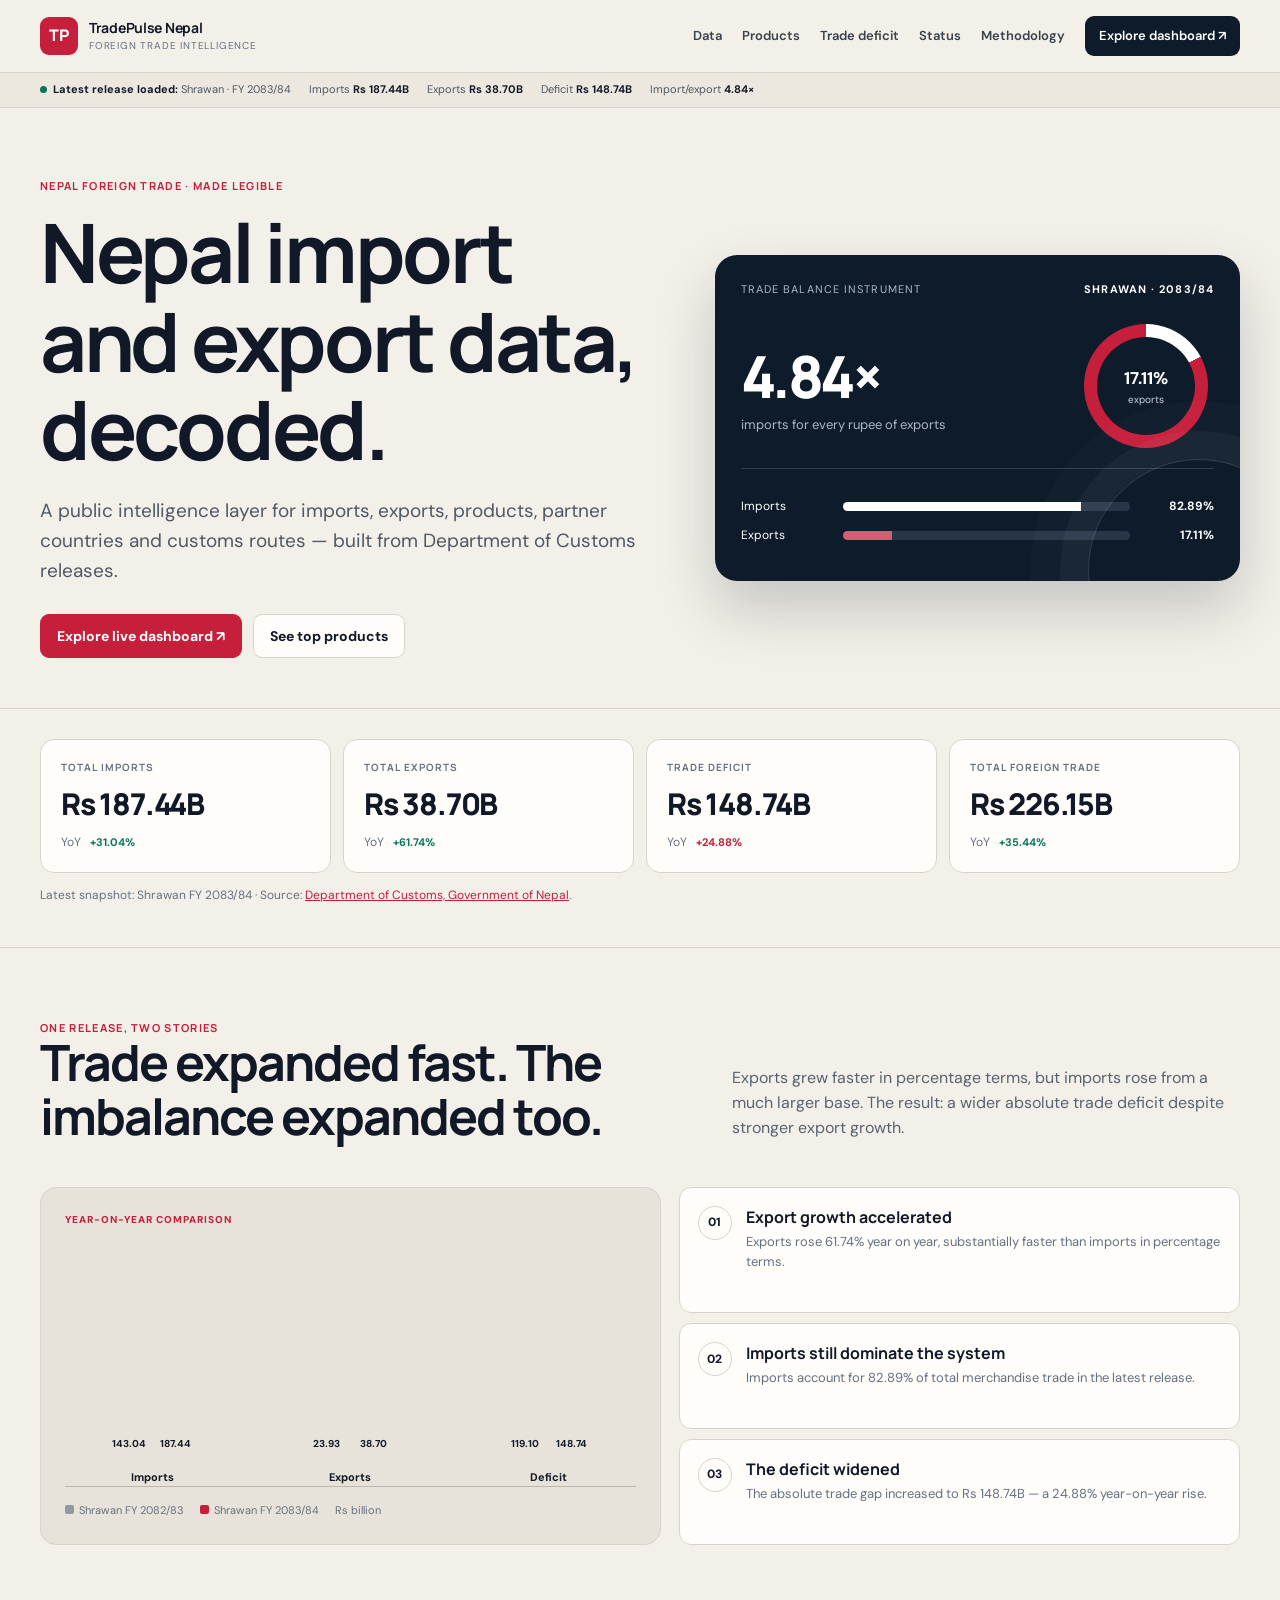
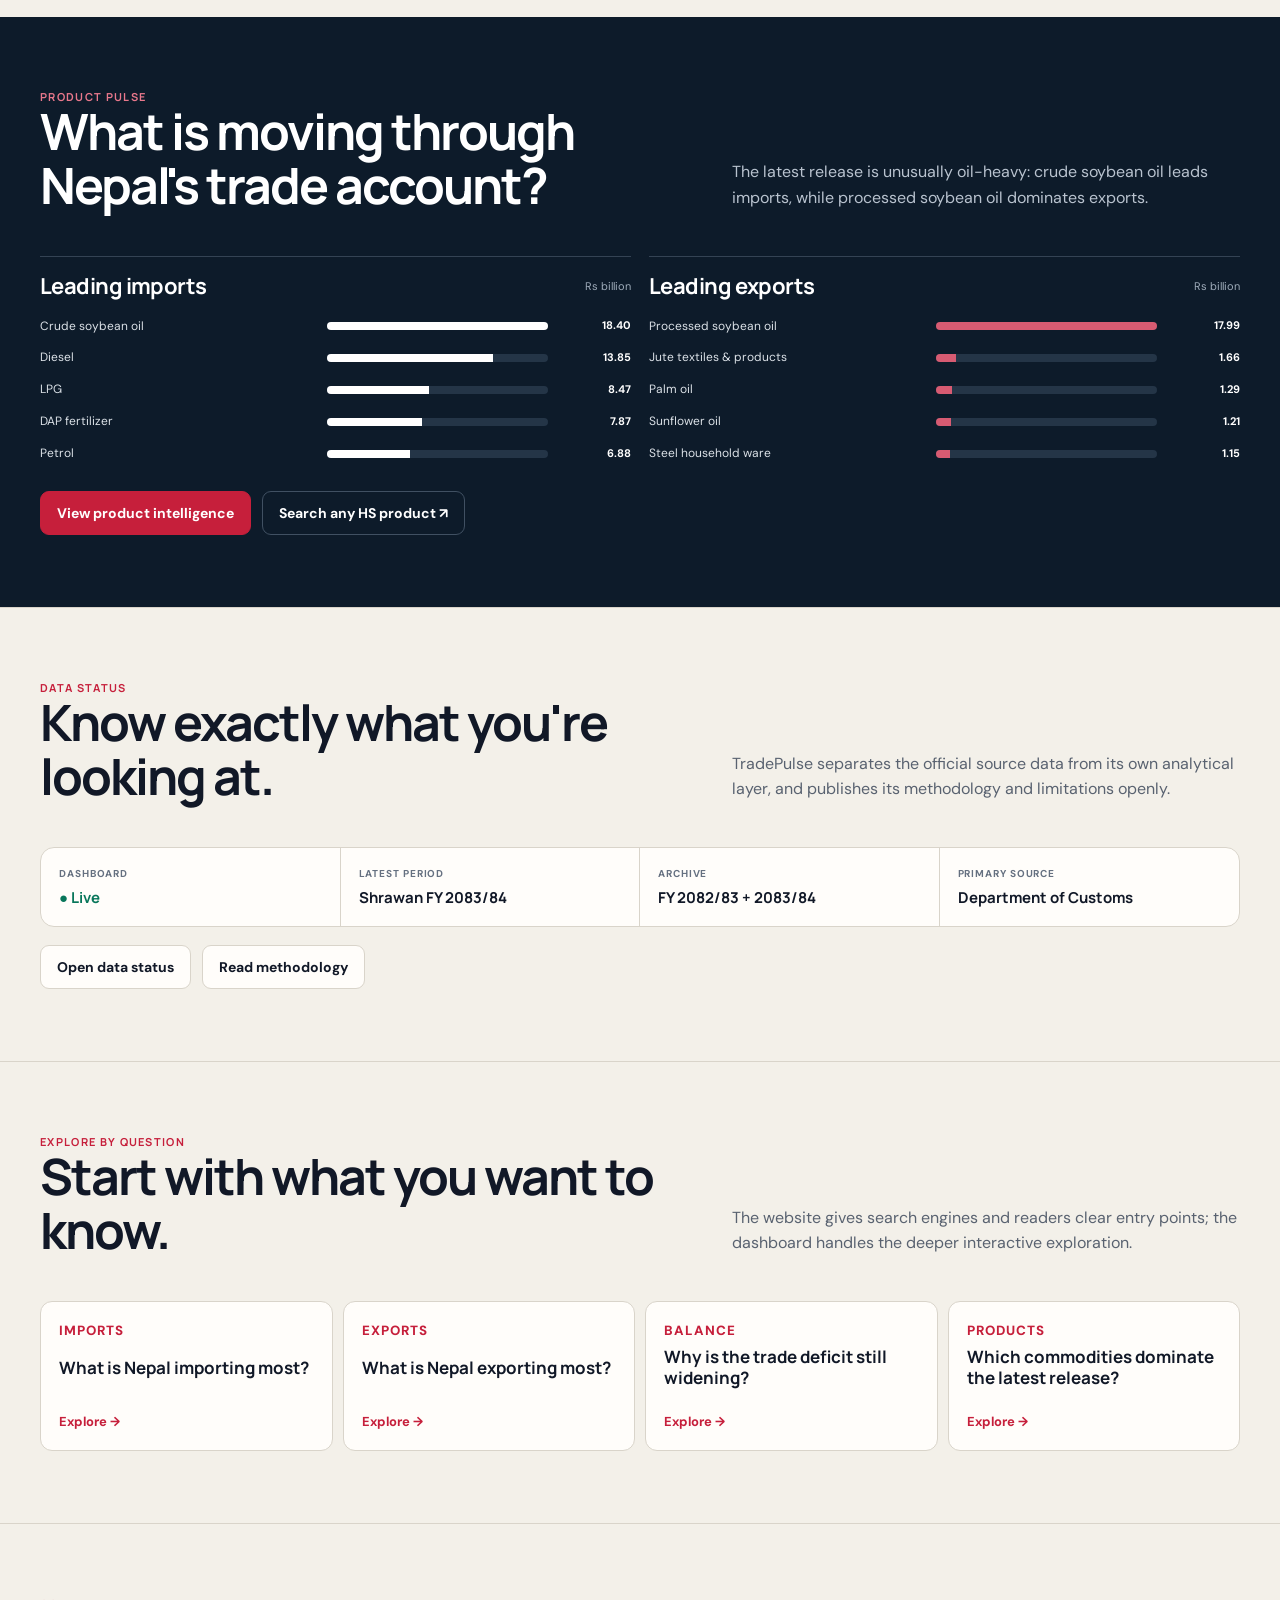
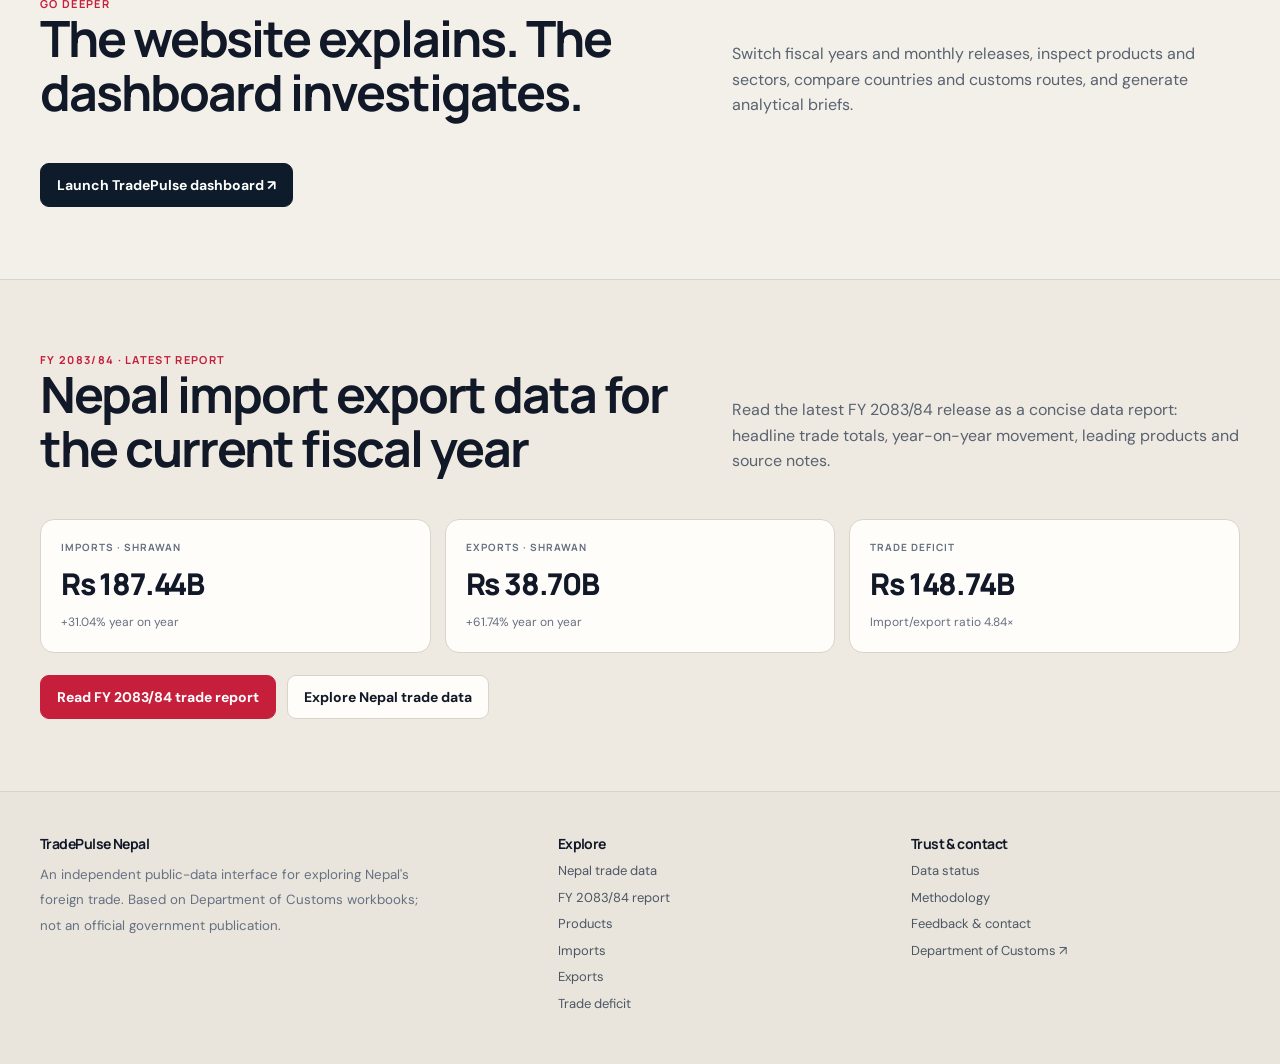
==== index.html @ 7ea83a77 "Add files via upload" ====
<!DOCTYPE html>

<html lang="en"><head><meta charset="utf-8"/><meta content="width=device-width,initial-scale=1" name="viewport"/><title>Nepal Import Export Data 2083/84 | TradePulse Nepal</title><meta content="Explore Nepal's latest import and export data, trade deficit, top products and foreign trade statistics for FY 2083/84 from Department of Customs releases." name="description"/><link href="https://tradepulsenepal.com/" rel="canonical"/><meta content="index,follow,max-image-preview:large" name="robots"/><meta content="website" property="og:type"/><meta content="TradePulse Nepal" property="og:site_name"/><meta content="Nepal Import Export Data 2083/84 | TradePulse Nepal" property="og:title"/><meta content="Explore Nepal's latest import and export data, trade deficit, top products and foreign trade statistics for FY 2083/84 from Department of Customs releases." property="og:description"/><meta content="https://tradepulsenepal.com/" property="og:url"/><meta content="summary_large_image" name="twitter:card"/><meta content="#c61f3b" name="theme-color"/><link href="favicon.svg" rel="icon"/><link href="manifest.webmanifest" rel="manifest"/><link href="styles.css" rel="stylesheet"/><meta content="TradePulse Nepal" name="author"/><meta content="TradePulse Nepal" name="application-name"/><meta content="en_NP" property="og:locale"/><meta content="https://tradepulsenepal.com/social-preview.png" property="og:image"/><meta content="1200" property="og:image:width"/><meta content="630" property="og:image:height"/><meta content="TradePulse Nepal — Nepal import and export data" property="og:image:alt"/><meta content="Nepal Import Export Data 2083/84 | TradePulse Nepal" name="twitter:title"/><meta content="Explore Nepal's latest import and export data, trade deficit, top products and foreign trade statistics for FY 2083/84 from Department of Customs releases." name="twitter:description"/><meta content="https://tradepulsenepal.com/social-preview.png" name="twitter:image"/><script type="application/ld+json">{"@context":"https://schema.org","@graph":[{"@type":"Organization","@id":"https://tradepulsenepal.com/#organization","name":"TradePulse Nepal","url":"https://tradepulsenepal.com/","logo":{"@type":"ImageObject","url":"https://tradepulsenepal.com/social-preview.png"},"sameAs":["https://github.com/utsavhatescoding","https://linkedin.com/in/utsav-phuyal"]},{"@type":"WebSite","@id":"https://tradepulsenepal.com/#website","url":"https://tradepulsenepal.com/","name":"TradePulse Nepal","publisher":{"@id":"https://tradepulsenepal.com/#organization"},"inLanguage":"en"},{"@type":"WebPage","@id":"https://tradepulsenepal.com/#webpage","url":"https://tradepulsenepal.com/","name":"Nepal Import Export Data 2083/84 | TradePulse Nepal","description":"Explore Nepal's latest import and export data, trade deficit, top products and foreign trade statistics for FY 2083/84 from Department of Customs releases.","isPartOf":{"@id":"https://tradepulsenepal.com/#website"},"about":{"@id":"https://tradepulsenepal.com/#organization"},"inLanguage":"en","dateModified":"2026-09-05"}]}</script></head><body><header class="site-head"><div class="wrap nav"><a class="brand" href="index.html"><span class="brand-mark">TP</span><span class="brand-copy"><strong>TradePulse Nepal</strong><span>Foreign trade intelligence</span></span></a><button aria-label="Toggle navigation" class="menu">Menu</button><nav class="navlinks"><a href="nepal-trade-data.html">Data</a><a href="products.html">Products</a><a href="trade-deficit.html">Trade deficit</a><a href="status.html">Status</a><a href="about.html">Methodology</a><a class="nav-cta" href="https://tradepulsenepal.streamlit.app/" rel="noopener" target="_blank">Explore dashboard ↗</a></nav></div></header><div class="ticker"><div class="wrap ticker-inner"><span><i class="live-dot"></i><b>Latest release loaded:</b> Shrawan · FY 2083/84</span><span>Imports <b>Rs 187.44B</b></span><span>Exports <b>Rs 38.70B</b></span><span>Deficit <b>Rs 148.74B</b></span><span>Import/export <b>4.84×</b></span></div></div>
<main><section class="hero"><div class="wrap hero-grid"><div class="reveal"><div class="eyebrow">Nepal foreign trade · made legible</div><h1>Nepal import and export data, decoded.</h1><p class="lede">A public intelligence layer for imports, exports, products, partner countries and customs routes — built from Department of Customs releases.</p><div class="actions"><a class="btn primary" href="https://tradepulsenepal.streamlit.app/" rel="noopener" target="_blank">Explore live dashboard ↗</a><a class="btn" href="products.html">See top products</a></div></div><div aria-label="Trade composition instrument" class="instrument reveal"><div class="instrument-head"><span>Trade balance instrument</span><span class="instrument-period">Shrawan · 2083/84</span></div><div class="ratio"><div><div class="ratio-big">4.84×</div><div class="ratio-label">imports for every rupee of exports</div></div><div class="ring"><div class="ring-copy"><span><b>17.11%</b>exports</span></div></div></div><div class="meter"><div class="meter-row"><span>Imports</span><div class="meter-bar"><div class="meter-fill" style="width:82.89%"></div></div><span class="meter-value">82.89%</span></div><div class="meter-row export"><span>Exports</span><div class="meter-bar"><div class="meter-fill" style="width:17.11%"></div></div><span class="meter-value">17.11%</span></div></div></div></div></section>
<section class="snapshot"><div class="wrap"><div class="metrics reveal"><div class="metric"><div class="metric-label">Total imports</div><div class="metric-value">Rs 187.44B</div><div class="metric-note">YoY <span class="delta up">+31.04%</span></div></div><div class="metric"><div class="metric-label">Total exports</div><div class="metric-value">Rs 38.70B</div><div class="metric-note">YoY <span class="delta up">+61.74%</span></div></div><div class="metric"><div class="metric-label">Trade deficit</div><div class="metric-value">Rs 148.74B</div><div class="metric-note">YoY <span class="delta pressure">+24.88%</span></div></div><div class="metric"><div class="metric-label">Total foreign trade</div><div class="metric-value">Rs 226.15B</div><div class="metric-note">YoY <span class="delta up">+35.44%</span></div></div></div><p class="source-note">Latest snapshot: Shrawan FY 2083/84 · Source: <a href="https://customs.gov.np/category/summary-of-business-revenue-2083-084/?page=1" rel="noopener" target="_blank">Department of Customs, Government of Nepal</a>.</p></div></section>
<section class="section"><div class="wrap"><div class="section-head reveal"><div><div class="eyebrow">One release, two stories</div><h2>Trade expanded fast. The imbalance expanded too.</h2></div><p class="section-copy">Exports grew faster in percentage terms, but imports rose from a much larger base. The result: a wider absolute trade deficit despite stronger export growth.</p></div><div class="pulse-grid"><div class="yoy reveal"><div class="card-kicker">Year-on-year comparison</div><div class="yoy-bars"><div><div class="pair"><div class="col" style="height:61%"><span>143.04</span></div><div class="col current" style="height:80%"><span>187.44</span></div></div><div class="pair-label">Imports</div></div><div><div class="pair"><div class="col" style="height:28%"><span>23.93</span></div><div class="col current" style="height:45%"><span>38.70</span></div></div><div class="pair-label">Exports</div></div><div><div class="pair"><div class="col" style="height:51%"><span>119.10</span></div><div class="col current" style="height:64%"><span>148.74</span></div></div><div class="pair-label">Deficit</div></div></div><div class="legend"><span><i class="swatch old"></i>Shrawan FY 2082/83</span><span><i class="swatch new"></i>Shrawan FY 2083/84</span><span>Rs billion</span></div></div><div class="signal-stack reveal"><div class="signal"><span class="signal-no">01</span><div><strong>Export growth accelerated</strong><p>Exports rose 61.74% year on year, substantially faster than imports in percentage terms.</p></div></div><div class="signal"><span class="signal-no">02</span><div><strong>Imports still dominate the system</strong><p>Imports account for 82.89% of total merchandise trade in the latest release.</p></div></div><div class="signal"><span class="signal-no">03</span><div><strong>The deficit widened</strong><p>The absolute trade gap increased to Rs 148.74B — a 24.88% year-on-year rise.</p></div></div></div></div></div></section>
<section class="dark-section"><div class="wrap"><div class="section-head reveal"><div><div class="eyebrow" style="color:#e9788c">Product pulse</div><h2>What is moving through Nepal's trade account?</h2></div><p class="section-copy">The latest release is unusually oil-heavy: crude soybean oil leads imports, while processed soybean oil dominates exports.</p></div><div class="product-grid"><div class="product-panel reveal"><div class="panel-head"><h3>Leading imports</h3><span>Rs billion</span></div><div class="bars"><div class="bar-row"><span class="bar-name">Crude soybean oil</span><div class="bar-track"><div class="bar-fill" style="width:100%"></div></div><span class="bar-val">18.40</span></div><div class="bar-row"><span class="bar-name">Diesel</span><div class="bar-track"><div class="bar-fill" style="width:75.3%"></div></div><span class="bar-val">13.85</span></div><div class="bar-row"><span class="bar-name">LPG</span><div class="bar-track"><div class="bar-fill" style="width:46.0%"></div></div><span class="bar-val">8.47</span></div><div class="bar-row"><span class="bar-name">DAP fertilizer</span><div class="bar-track"><div class="bar-fill" style="width:42.8%"></div></div><span class="bar-val">7.87</span></div><div class="bar-row"><span class="bar-name">Petrol</span><div class="bar-track"><div class="bar-fill" style="width:37.4%"></div></div><span class="bar-val">6.88</span></div></div></div><div class="product-panel export-bars reveal"><div class="panel-head"><h3>Leading exports</h3><span>Rs billion</span></div><div class="bars"><div class="bar-row"><span class="bar-name">Processed soybean oil</span><div class="bar-track"><div class="bar-fill" style="width:100%"></div></div><span class="bar-val">17.99</span></div><div class="bar-row"><span class="bar-name">Jute textiles &amp; products</span><div class="bar-track"><div class="bar-fill" style="width:9.2%"></div></div><span class="bar-val">1.66</span></div><div class="bar-row"><span class="bar-name">Palm oil</span><div class="bar-track"><div class="bar-fill" style="width:7.2%"></div></div><span class="bar-val">1.29</span></div><div class="bar-row"><span class="bar-name">Sunflower oil</span><div class="bar-track"><div class="bar-fill" style="width:6.7%"></div></div><span class="bar-val">1.21</span></div><div class="bar-row"><span class="bar-name">Steel household ware</span><div class="bar-track"><div class="bar-fill" style="width:6.4%"></div></div><span class="bar-val">1.15</span></div></div></div></div><div class="actions" style="margin-top:28px"><a class="btn primary" href="products.html">View product intelligence</a><a class="btn" href="https://tradepulsenepal.streamlit.app/" rel="noopener" style="color:#fff;border-color:#405062;background:transparent" target="_blank">Search any HS product ↗</a></div></div></section>
<section class="section"><div class="wrap"><div class="section-head reveal"><div><div class="eyebrow">Data status</div><h2>Know exactly what you're looking at.</h2></div><p class="section-copy">TradePulse separates the official source data from its own analytical layer, and publishes its methodology and limitations openly.</p></div><div class="status-strip reveal"><div class="status-cell"><span>Dashboard</span><strong class="ok">● Live</strong></div><div class="status-cell"><span>Latest period</span><strong>Shrawan FY 2083/84</strong></div><div class="status-cell"><span>Archive</span><strong>FY 2082/83 + 2083/84</strong></div><div class="status-cell"><span>Primary source</span><strong>Department of Customs</strong></div></div><div class="actions" style="margin-top:18px"><a class="btn" href="status.html">Open data status</a><a class="btn" href="about.html">Read methodology</a></div></div></section>
<section class="section"><div class="wrap"><div class="section-head reveal"><div><div class="eyebrow">Explore by question</div><h2>Start with what you want to know.</h2></div><p class="section-copy">The website gives search engines and readers clear entry points; the dashboard handles the deeper interactive exploration.</p></div><div class="question-grid reveal"><a class="question" href="imports.html"><small>Imports</small><strong>What is Nepal importing most?</strong><span class="arrow">Explore →</span></a><a class="question" href="exports.html"><small>Exports</small><strong>What is Nepal exporting most?</strong><span class="arrow">Explore →</span></a><a class="question" href="trade-deficit.html"><small>Balance</small><strong>Why is the trade deficit still widening?</strong><span class="arrow">Explore →</span></a><a class="question" href="products.html"><small>Products</small><strong>Which commodities dominate the latest release?</strong><span class="arrow">Explore →</span></a></div></div></section>
<section class="section"><div class="wrap"><div class="section-head reveal"><div><div class="eyebrow">Go deeper</div><h2>The website explains. The dashboard investigates.</h2></div><p class="section-copy">Switch fiscal years and monthly releases, inspect products and sectors, compare countries and customs routes, and generate analytical briefs.</p></div><a class="btn dark" href="https://tradepulsenepal.streamlit.app/" rel="noopener" target="_blank">Launch TradePulse dashboard ↗</a></div></section><section class="section seo-release"><div class="wrap"><div class="section-head reveal"><div><div class="eyebrow">FY 2083/84 · latest report</div><h2>Nepal import export data for the current fiscal year</h2></div><p class="section-copy">Read the latest FY 2083/84 release as a concise data report: headline trade totals, year-on-year movement, leading products and source notes.</p></div><div class="grid3 reveal"><div class="metric"><div class="metric-label">Imports · Shrawan</div><div class="metric-value">Rs 187.44B</div><div class="metric-note">+31.04% year on year</div></div><div class="metric"><div class="metric-label">Exports · Shrawan</div><div class="metric-value">Rs 38.70B</div><div class="metric-note">+61.74% year on year</div></div><div class="metric"><div class="metric-label">Trade deficit</div><div class="metric-value">Rs 148.74B</div><div class="metric-note">Import/export ratio 4.84×</div></div></div><div class="actions" style="margin-top:22px"><a class="btn primary" href="nepal-trade-data-2083-84.html">Read FY 2083/84 trade report</a><a class="btn" href="nepal-trade-data.html">Explore Nepal trade data</a></div></div></section></main><footer class="footer"><div class="wrap footer-grid"><div class="footer-brand"><h4>TradePulse Nepal</h4><small>An independent public-data interface for exploring Nepal's foreign trade. Based on Department of Customs workbooks; not an official government publication.</small></div><div><h4>Explore</h4><a href="nepal-trade-data.html">Nepal trade data</a><a href="nepal-trade-data-2083-84.html">FY 2083/84 report</a><a href="products.html">Products</a><a href="imports.html">Imports</a><a href="exports.html">Exports</a><a href="trade-deficit.html">Trade deficit</a></div><div><h4>Trust &amp; contact</h4><a href="status.html">Data status</a><a href="about.html">Methodology</a><a href="about.html#feedback">Feedback &amp; contact</a><a href="https://customs.gov.np/category/summary-of-business-revenue-2083-084/?page=1" rel="noopener" target="_blank">Department of Customs ↗</a></div></div></footer><script src="script.js"></script></body></html>
---- styles.css ----
@import url('https://fonts.googleapis.com/css2?family=DM+Sans:wght@400;500;600;700&family=Manrope:wght@500;600;700;800&display=swap');
:root{
 --paper:#f3f0e9; --surface:#fffdfa; --ink:#111827; --muted:#657080; --line:#d9d4ca;
 --red:#c61f3b; --red2:#96152a; --navy:#0d1b2a; --blue:#2457d6; --green:#08765a; --amber:#a76400;
 --max:1200px; --shadow:0 16px 40px rgba(25,34,46,.07);
}
*{box-sizing:border-box} html{scroll-behavior:smooth} body{margin:0;background:var(--paper);color:var(--ink);font-family:'DM Sans',system-ui,-apple-system,sans-serif;line-height:1.58;-webkit-font-smoothing:antialiased}
a{color:inherit} img,svg{max-width:100%;display:block}.wrap{width:min(var(--max),calc(100% - 40px));margin:auto}
.site-head{position:sticky;top:0;z-index:100;background:rgba(243,240,233,.96);border-bottom:1px solid var(--line);backdrop-filter:blur(12px)}
.nav{height:72px;display:flex;align-items:center;justify-content:space-between;gap:24px}.brand{display:flex;gap:11px;align-items:center;text-decoration:none}.brand-mark{width:38px;height:38px;background:var(--red);color:#fff;display:grid;place-items:center;font-family:Manrope,sans-serif;font-weight:800;border-radius:9px}.brand-copy strong{display:block;font:700 14px Manrope,sans-serif;letter-spacing:-.02em}.brand-copy span{display:block;color:var(--muted);font-size:10px;letter-spacing:.08em;text-transform:uppercase;margin-top:1px}.navlinks{display:flex;align-items:center;gap:20px;font-size:13px;font-weight:600}.navlinks a{text-decoration:none;color:#39414c}.navlinks a:hover,.navlinks a[aria-current='page']{color:var(--red)}.nav-cta{background:var(--navy)!important;color:#fff!important;padding:10px 14px;border-radius:9px}.menu{display:none;border:1px solid var(--line);background:var(--surface);border-radius:8px;padding:8px 10px;font-weight:700}
.ticker{border-bottom:1px solid var(--line);background:#ece8df}.ticker-inner{min-height:34px;display:flex;align-items:center;gap:18px;overflow:auto;scrollbar-width:none;white-space:nowrap;font-size:11px;color:#4d5663}.ticker-inner::-webkit-scrollbar{display:none}.live-dot{width:7px;height:7px;border-radius:50%;background:var(--green);display:inline-block;margin-right:6px}.ticker b{color:var(--ink)}
.hero{padding:70px 0 50px;border-bottom:1px solid var(--line)}.hero-grid{display:grid;grid-template-columns:1.08fr .92fr;gap:58px;align-items:center}.eyebrow{font:700 11px Manrope,sans-serif;text-transform:uppercase;letter-spacing:.12em;color:var(--red)}h1,h2,h3,h4{font-family:Manrope,sans-serif;line-height:1.08;letter-spacing:-.04em;margin-top:0}h1{font-size:clamp(48px,7vw,82px);margin:15px 0 22px;max-width:760px}h2{font-size:clamp(32px,4.2vw,50px);margin-bottom:14px}h3{font-size:22px;letter-spacing:-.025em}.lede{font-size:19px;color:#4f5865;max-width:700px;margin:0 0 28px}.actions{display:flex;gap:11px;flex-wrap:wrap}.btn{display:inline-flex;align-items:center;justify-content:center;min-height:44px;padding:0 16px;border:1px solid var(--line);border-radius:9px;background:var(--surface);text-decoration:none;font-weight:700;font-size:14px;transition:.18s ease}.btn:hover{transform:translateY(-1px);border-color:#aaa397}.btn.primary{background:var(--red);border-color:var(--red);color:#fff}.btn.primary:hover{background:var(--red2)}.btn.dark{background:var(--navy);border-color:var(--navy);color:#fff}
.instrument{background:var(--navy);color:#fff;border-radius:22px;padding:26px;box-shadow:0 28px 60px rgba(13,27,42,.20);position:relative;overflow:hidden}.instrument:after{content:'';position:absolute;inset:auto -70px -100px auto;width:220px;height:220px;border:1px solid rgba(255,255,255,.16);border-radius:50%;box-shadow:0 0 0 28px rgba(255,255,255,.035),0 0 0 58px rgba(255,255,255,.02)}.instrument-head{display:flex;align-items:center;justify-content:space-between;font-size:11px;text-transform:uppercase;letter-spacing:.1em;color:#aeb8c5}.instrument-period{color:#fff;font-weight:700}.ratio{display:grid;grid-template-columns:1fr 130px;gap:22px;align-items:center;padding:26px 0 20px}.ratio-big{font:800 58px Manrope,sans-serif;letter-spacing:-.06em}.ratio-label{color:#aeb8c5;font-size:13px}.ring{width:124px;height:124px;border-radius:50%;background:conic-gradient(#fff 0 17.11%,#c61f3b 17.11% 100%);position:relative}.ring:after{content:'';position:absolute;inset:13px;border-radius:50%;background:var(--navy)}.ring-copy{position:absolute;inset:0;z-index:2;display:grid;place-items:center;text-align:center;font-size:10px;color:#cbd4dd}.ring-copy b{display:block;color:#fff;font-size:17px}.meter{border-top:1px solid #314051;padding-top:18px}.meter-row{display:grid;grid-template-columns:92px 1fr 74px;gap:10px;align-items:center;margin:10px 0;font-size:12px}.meter-bar{height:9px;background:#283748;border-radius:100px;overflow:hidden}.meter-fill{height:100%;background:#fff}.meter-row.export .meter-fill{background:#d75b72}.meter-value{text-align:right;font-weight:700}
.snapshot{padding:30px 0}.metrics{display:grid;grid-template-columns:repeat(4,1fr);gap:12px}.metric{background:var(--surface);border:1px solid var(--line);padding:20px;border-radius:14px;min-height:132px}.metric-label{font:700 10px Manrope,sans-serif;color:var(--muted);letter-spacing:.1em;text-transform:uppercase}.metric-value{font:800 30px Manrope,sans-serif;letter-spacing:-.04em;margin:9px 0}.metric-note{font-size:12px;color:var(--muted)}.delta{font-size:11px;font-weight:700;margin-left:6px}.up{color:var(--green)}.pressure{color:var(--red)}
.section{padding:72px 0;border-top:1px solid var(--line)}.section-head{display:grid;grid-template-columns:1fr .78fr;gap:40px;align-items:end;margin-bottom:30px}.section-copy{font-size:16px;color:#596270;max-width:620px}.grid2{display:grid;grid-template-columns:repeat(2,1fr);gap:14px}.grid3{display:grid;grid-template-columns:repeat(3,1fr);gap:14px}.card{background:var(--surface);border:1px solid var(--line);border-radius:14px;padding:22px}.card p{color:#596270;margin-bottom:0}.link-card{text-decoration:none;transition:.18s ease}.link-card:hover{transform:translateY(-2px);border-color:#aaa397;box-shadow:var(--shadow)}.card-kicker{font-size:10px;color:var(--red);font-weight:800;text-transform:uppercase;letter-spacing:.1em}.arrow{margin-top:18px;color:var(--red);font-weight:700;font-size:13px}
.pulse-grid{display:grid;grid-template-columns:1.05fr .95fr;gap:18px}.yoy{background:#e7e3da;border:1px solid var(--line);padding:24px;border-radius:16px}.yoy-bars{height:260px;display:flex;align-items:end;justify-content:space-around;gap:24px;padding-top:20px;border-bottom:1px solid #bdb7ab}.pair{height:100%;display:flex;align-items:end;gap:9px;position:relative;padding-bottom:0}.col{width:38px;background:#9199a3;border-radius:5px 5px 0 0;position:relative}.col.current{background:var(--red)}.col span{position:absolute;left:50%;transform:translateX(-50%);bottom:calc(100% + 7px);font-size:10px;font-weight:700;white-space:nowrap}.pair-label{text-align:center;font-size:11px;font-weight:700;margin-top:10px}.legend{display:flex;gap:16px;font-size:11px;color:var(--muted);margin-top:15px}.swatch{width:9px;height:9px;display:inline-block;border-radius:2px;margin-right:5px}.swatch.old{background:#9199a3}.swatch.new{background:var(--red)}
.signal-stack{display:grid;gap:10px}.signal{background:var(--surface);border:1px solid var(--line);padding:18px;border-radius:12px;display:grid;grid-template-columns:auto 1fr;gap:14px;align-items:start}.signal-no{width:34px;height:34px;border:1px solid var(--line);border-radius:50%;display:grid;place-items:center;font-weight:800;font-size:12px}.signal strong{display:block;font:700 16px Manrope,sans-serif}.signal p{margin:4px 0 0;color:var(--muted);font-size:13px}
.dark-section{background:var(--navy);color:#fff;padding:72px 0}.dark-section h2{color:#fff}.dark-section .section-copy{color:#b9c3cf}.product-grid{display:grid;grid-template-columns:1fr 1fr;gap:18px}.product-panel{border-top:1px solid #344354;padding-top:18px}.panel-head{display:flex;justify-content:space-between;gap:20px;align-items:center;margin-bottom:18px}.panel-head h3{margin:0;color:#fff}.panel-head span{font-size:11px;color:#9facba}.bars{display:grid;gap:13px}.bar-row{display:grid;grid-template-columns:minmax(130px,1.25fr) minmax(100px,1fr) 72px;gap:11px;align-items:center}.bar-name{font-size:12px;color:#dbe1e7;overflow:hidden;text-overflow:ellipsis;white-space:nowrap}.bar-track{height:8px;background:#243547;border-radius:20px;overflow:hidden}.bar-fill{height:100%;background:#fff}.export-bars .bar-fill{background:#d75b72}.bar-val{text-align:right;font-size:11px;font-weight:700;color:#fff}
.status-strip{display:grid;grid-template-columns:repeat(4,1fr);gap:0;border:1px solid var(--line);border-radius:14px;overflow:hidden;background:var(--surface)}.status-cell{padding:18px;border-right:1px solid var(--line)}.status-cell:last-child{border:0}.status-cell span{display:block;font-size:10px;text-transform:uppercase;letter-spacing:.09em;color:var(--muted);font-weight:700}.status-cell strong{display:block;font:700 15px Manrope,sans-serif;margin-top:5px}.ok{color:var(--green)}
.question-grid{display:grid;grid-template-columns:repeat(4,1fr);gap:10px}.question{min-height:150px;background:var(--surface);border:1px solid var(--line);padding:18px;border-radius:12px;text-decoration:none;display:flex;flex-direction:column;justify-content:space-between}.question small{color:var(--red);font-weight:800;text-transform:uppercase;letter-spacing:.08em}.question strong{font:700 17px Manrope,sans-serif;line-height:1.25}.question:hover{border-color:#9f978b}
.page-hero{padding:58px 0 38px;border-bottom:1px solid var(--line)}.page-hero h1{font-size:clamp(43px,6vw,68px);max-width:920px}.crumb{font-size:12px;color:var(--muted);margin-bottom:14px}.crumb a{text-decoration:none}.prose{max-width:860px}.prose p,.prose li{font-size:16px;color:#48515e}.prose h2{margin-top:44px}.prose h3{margin-top:28px}.callout{margin:25px 0;padding:18px 20px;background:var(--surface);border:1px solid var(--line);border-left:4px solid var(--red);border-radius:0 10px 10px 0}.two-col-prose{display:grid;grid-template-columns:1fr 1fr;gap:14px}.method-card{background:var(--surface);border:1px solid var(--line);padding:22px;border-radius:12px}.method-card p:last-child{margin-bottom:0}.risk{border-left:4px solid var(--red)}.opportunity{border-left:4px solid var(--green)}
.rank-table{width:100%;border-collapse:collapse;background:var(--surface);border:1px solid var(--line)}.rank-table th,.rank-table td{text-align:left;padding:13px 15px;border-bottom:1px solid var(--line)}.rank-table th{font:700 10px Manrope,sans-serif;text-transform:uppercase;letter-spacing:.09em;color:var(--muted);background:#ebe7df}.rank-table td:last-child{text-align:right;font-weight:700}.rank-table tr:last-child td{border-bottom:0}.table-wrap{overflow:auto;border-radius:12px}
.feedback-box{background:var(--surface);border:1px solid var(--line);border-radius:14px;padding:24px}.feedback-grid{display:grid;grid-template-columns:1fr 1fr;gap:12px}.field label{font-size:11px;font-weight:700;color:var(--muted);display:block;margin-bottom:5px}.field input,.field select,.field textarea{width:100%;border:1px solid var(--line);background:#fff;padding:11px 12px;border-radius:8px;font:inherit;color:var(--ink)}.field textarea{min-height:120px;resize:vertical}.field.full{grid-column:1/-1}.contact-cards{display:grid;grid-template-columns:repeat(3,1fr);gap:10px;margin-top:16px}.contact-card{background:#ece8df;border:1px solid var(--line);border-radius:10px;padding:14px}.contact-card b{display:block;font-size:11px;text-transform:uppercase;letter-spacing:.08em;margin-bottom:4px}.contact-card a{text-decoration:none;color:#3c4653;font-size:13px}.citation{display:flex;gap:10px;align-items:center;background:#ece8df;border:1px solid var(--line);padding:13px 14px;border-radius:10px;font-family:ui-monospace,SFMono-Regular,Menlo,monospace;font-size:12px}.copy-btn{margin-left:auto;border:1px solid var(--line);background:#fff;border-radius:7px;padding:6px 9px;cursor:pointer}
.source-note{font-size:12px;color:var(--muted);margin-top:13px}.source-note a{color:var(--red)}.footer{padding:44px 0;background:#e9e5dd;border-top:1px solid var(--line)}.footer-grid{display:grid;grid-template-columns:1.5fr 1fr 1fr;gap:24px}.footer h4{margin:0 0 10px;font-size:14px}.footer a{display:block;text-decoration:none;color:#4c5662;margin:6px 0;font-size:13px}.footer small{color:var(--muted)}.footer-brand{max-width:400px}
.reveal{opacity:0;transform:translateY(10px);transition:.45s ease}.reveal.visible{opacity:1;transform:none}
@media(max-width:980px){.hero-grid,.pulse-grid,.section-head{grid-template-columns:1fr}.metrics{grid-template-columns:repeat(2,1fr)}.grid3,.question-grid{grid-template-columns:repeat(2,1fr)}.product-grid{grid-template-columns:1fr}.status-strip{grid-template-columns:repeat(2,1fr)}.status-cell:nth-child(2){border-right:0}.status-cell:nth-child(-n+2){border-bottom:1px solid var(--line)}}
@media(max-width:760px){.wrap{width:min(var(--max),calc(100% - 28px))}.nav{height:64px}.menu{display:block}.navlinks{display:none;position:absolute;left:14px;right:14px;top:68px;background:var(--surface);border:1px solid var(--line);border-radius:12px;padding:12px;flex-direction:column;align-items:stretch;box-shadow:var(--shadow)}.navlinks.open{display:flex}.hero{padding:48px 0 36px}.hero-grid{gap:30px}h1{font-size:47px}.lede{font-size:17px}.ratio{grid-template-columns:1fr 108px}.ring{width:104px;height:104px}.ratio-big{font-size:50px}.metrics,.grid2,.grid3,.question-grid,.two-col-prose,.feedback-grid,.contact-cards,.footer-grid{grid-template-columns:1fr}.status-strip{grid-template-columns:1fr}.status-cell{border-right:0;border-bottom:1px solid var(--line)!important}.status-cell:last-child{border-bottom:0!important}.section,.dark-section{padding:52px 0}.product-grid{gap:36px}.bar-row{grid-template-columns:1fr}.bar-val{text-align:left}.yoy-bars{height:220px}.footer-grid{gap:26px}.field.full{grid-column:auto}}

/* SEO V2: current-report and editorial utility styles */
.report-meta{display:flex;flex-wrap:wrap;gap:8px 18px;margin-top:20px;color:var(--muted);font-size:12px}.report-meta span{padding-right:18px;border-right:1px solid var(--line)}.report-meta span:last-child{border-right:0}.compact-seo{padding:38px 0}.compact-seo .callout{margin:0}.compact-seo h3{margin:0 0 8px}.seo-release{background:#efeae1}.faq-list{display:grid;gap:9px}.faq-list details{background:var(--surface);border:1px solid var(--line);border-radius:11px;padding:0 18px}.faq-list summary{cursor:pointer;font:700 15px Manrope,sans-serif;padding:16px 0;list-style-position:outside}.faq-list details p{margin:0 0 17px}.dark-table .rank-table{background:transparent;border-color:#344354;color:#fff}.dark-table .rank-table td{border-color:#344354;color:#e6ebf0}.dark-table .rank-table td:last-child{color:#fff}.dark-table .rank-table tr:hover{background:#13273a}.report-hero h1{max-width:1000px}
@media(max-width:760px){.report-meta{display:grid;gap:6px}.report-meta span{border-right:0;padding-right:0}.compact-seo{padding:30px 0}}
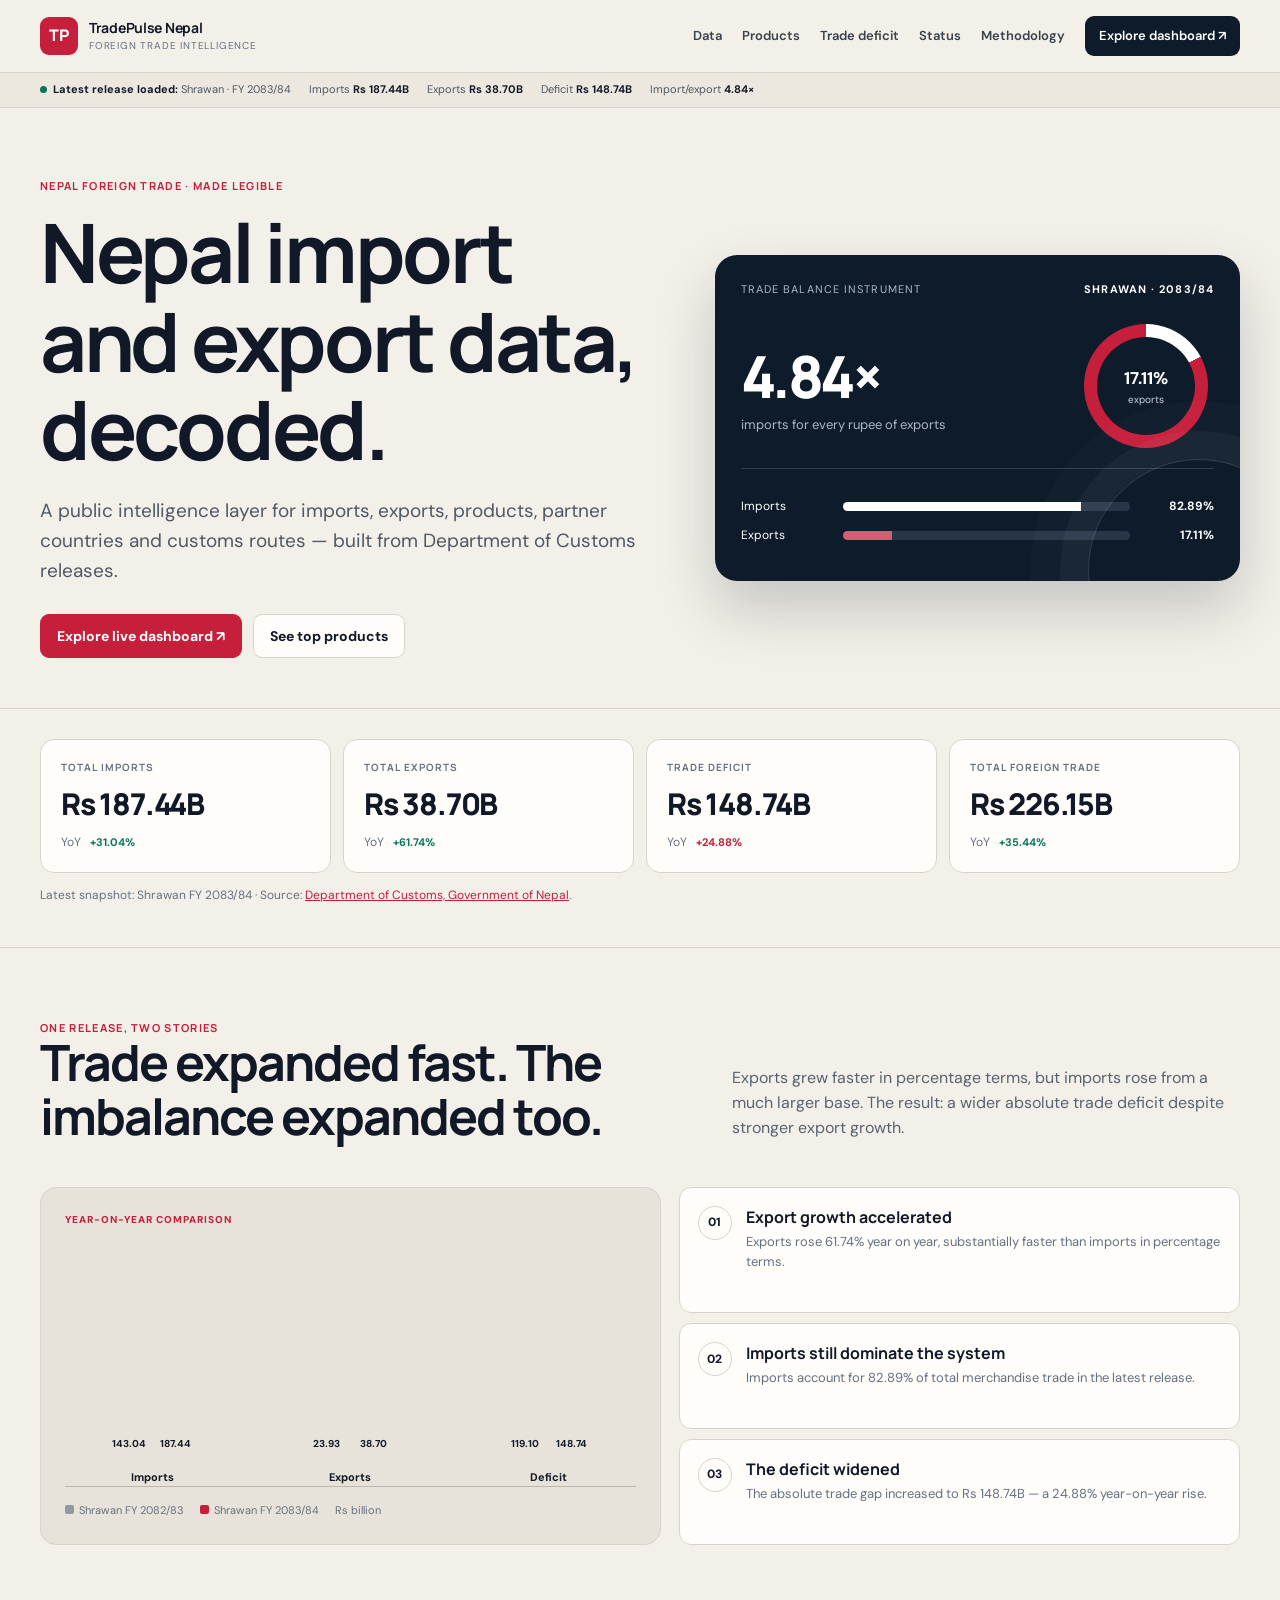
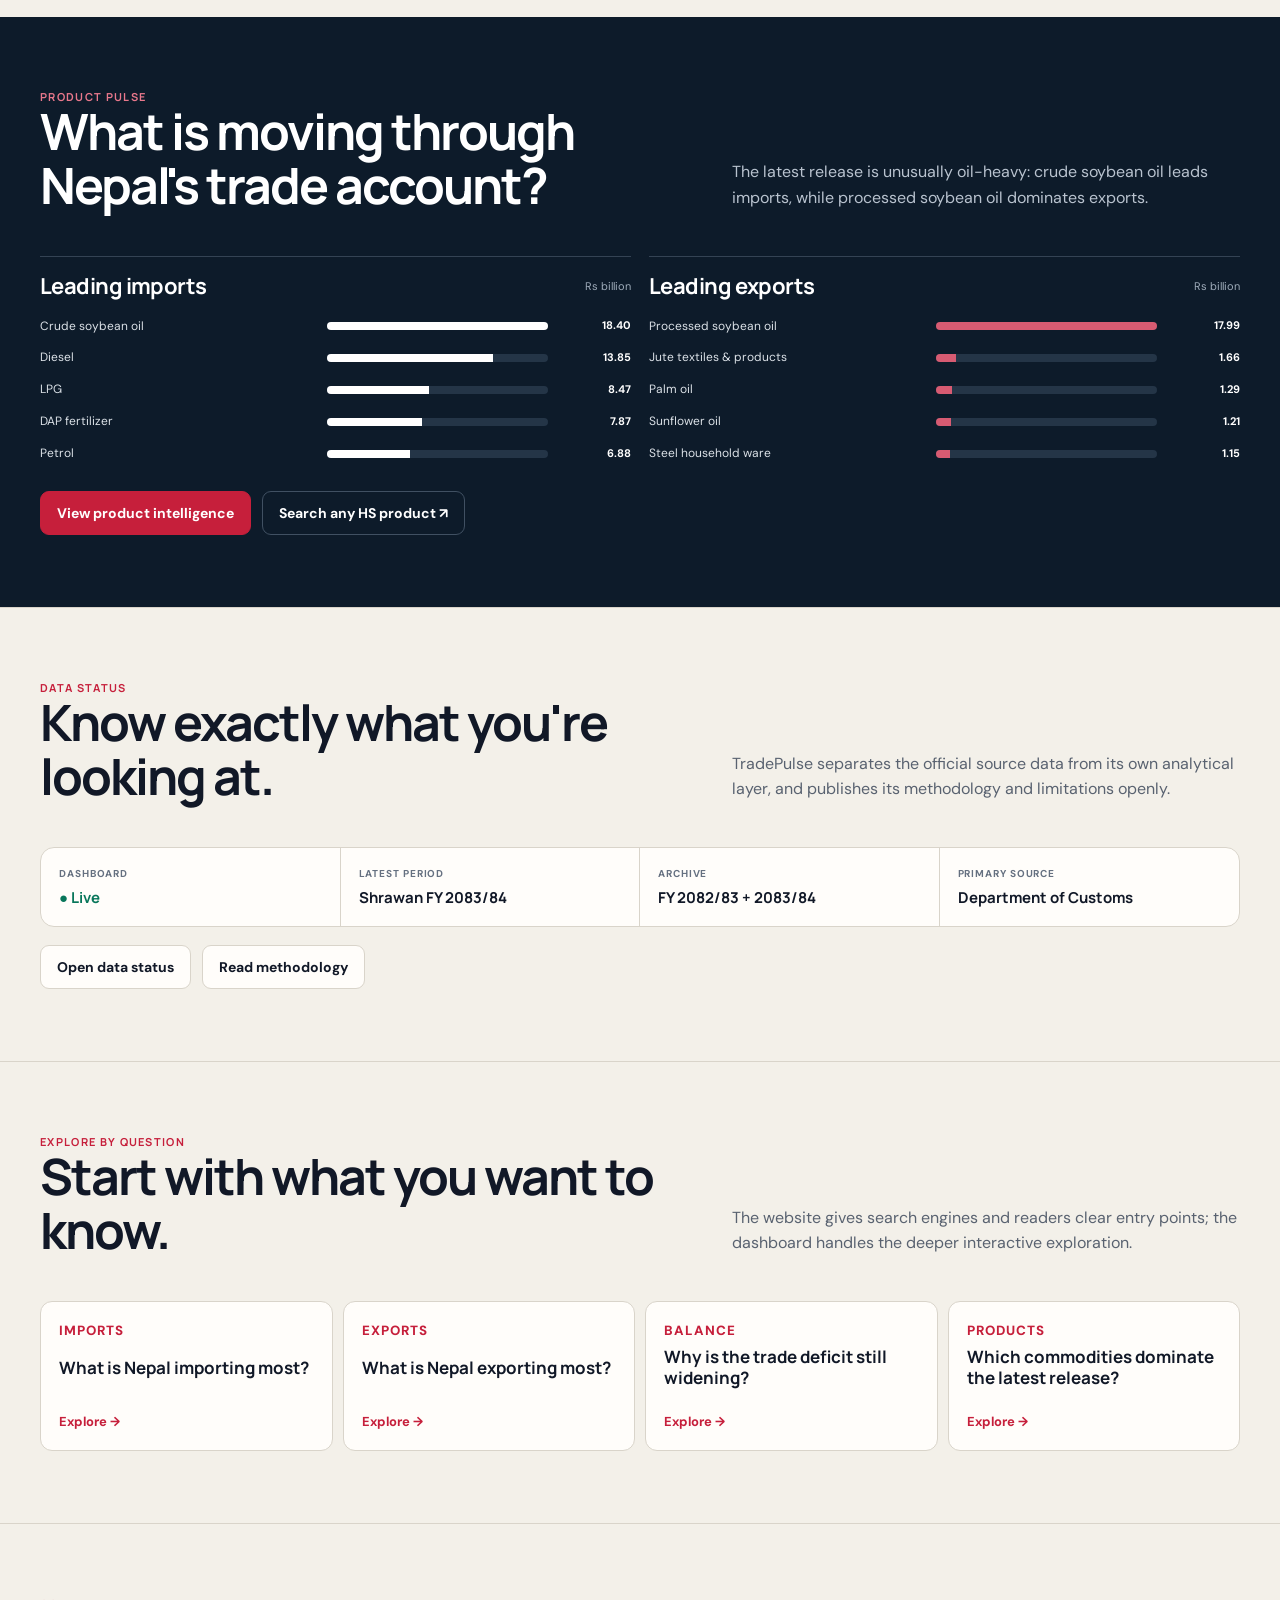
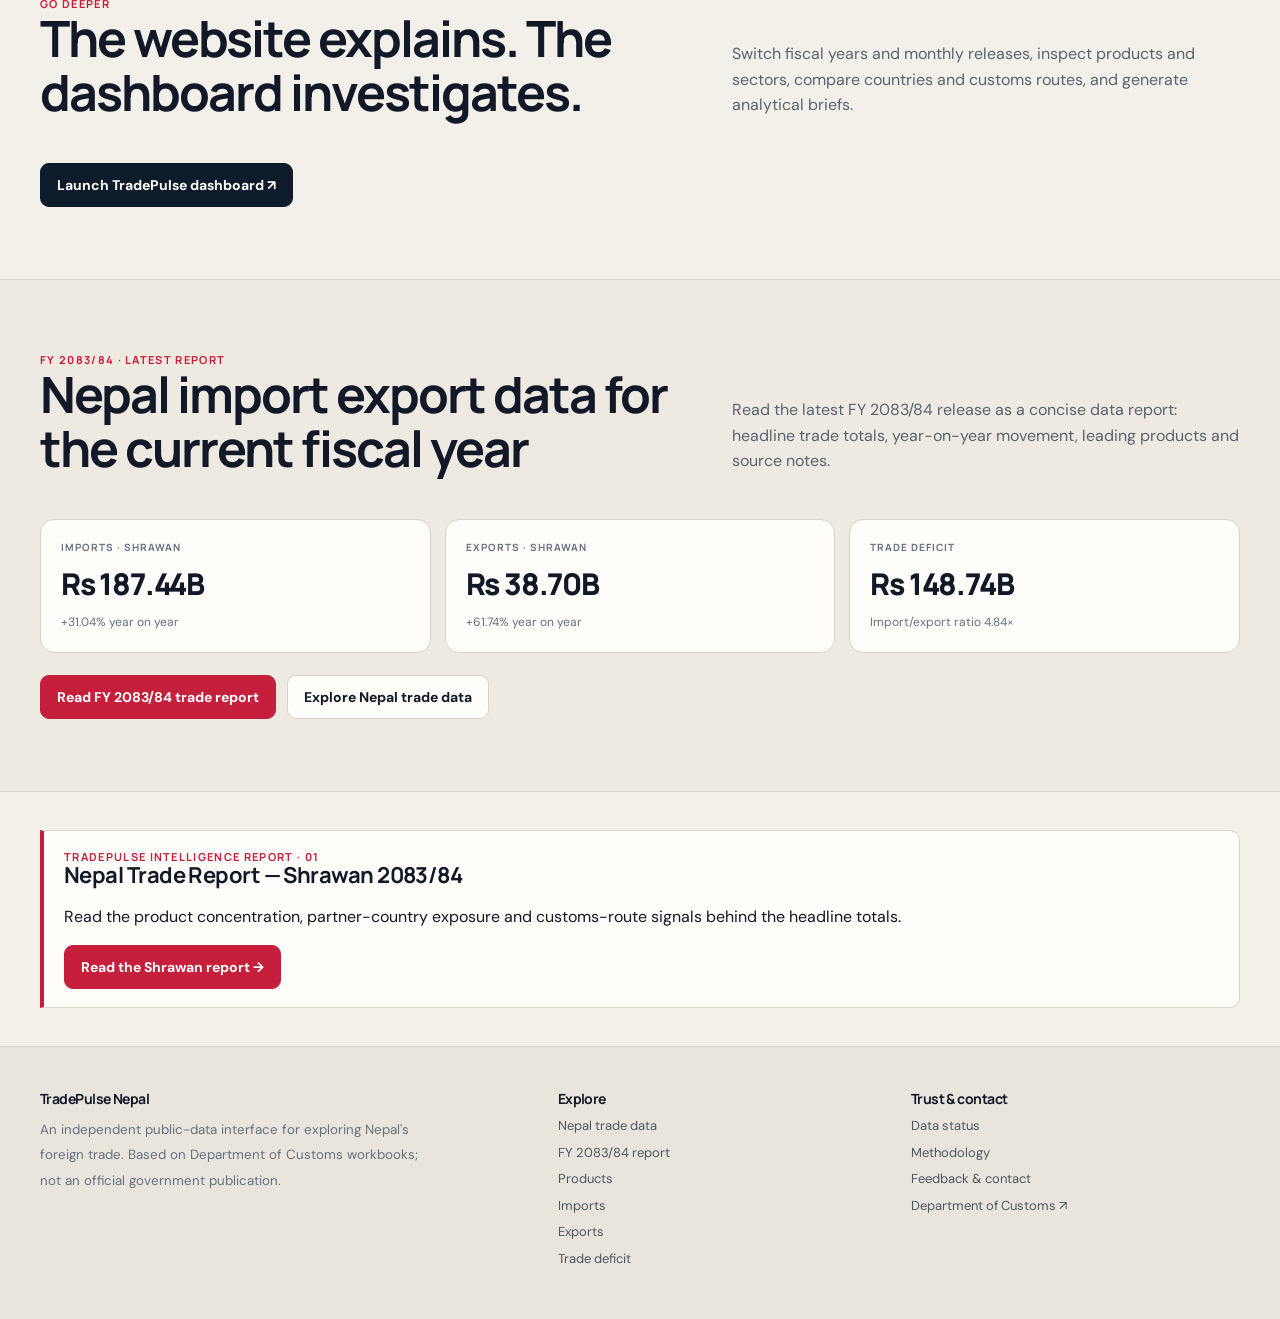
==== commit bbe6e458: "3.0 !!!" ====
--- a/index.html
+++ b/index.html
@@ -7,4 +7,4 @@
 <section class="dark-section"><div class="wrap"><div class="section-head reveal"><div><div class="eyebrow" style="color:#e9788c">Product pulse</div><h2>What is moving through Nepal's trade account?</h2></div><p class="section-copy">The latest release is unusually oil-heavy: crude soybean oil leads imports, while processed soybean oil dominates exports.</p></div><div class="product-grid"><div class="product-panel reveal"><div class="panel-head"><h3>Leading imports</h3><span>Rs billion</span></div><div class="bars"><div class="bar-row"><span class="bar-name">Crude soybean oil</span><div class="bar-track"><div class="bar-fill" style="width:100%"></div></div><span class="bar-val">18.40</span></div><div class="bar-row"><span class="bar-name">Diesel</span><div class="bar-track"><div class="bar-fill" style="width:75.3%"></div></div><span class="bar-val">13.85</span></div><div class="bar-row"><span class="bar-name">LPG</span><div class="bar-track"><div class="bar-fill" style="width:46.0%"></div></div><span class="bar-val">8.47</span></div><div class="bar-row"><span class="bar-name">DAP fertilizer</span><div class="bar-track"><div class="bar-fill" style="width:42.8%"></div></div><span class="bar-val">7.87</span></div><div class="bar-row"><span class="bar-name">Petrol</span><div class="bar-track"><div class="bar-fill" style="width:37.4%"></div></div><span class="bar-val">6.88</span></div></div></div><div class="product-panel export-bars reveal"><div class="panel-head"><h3>Leading exports</h3><span>Rs billion</span></div><div class="bars"><div class="bar-row"><span class="bar-name">Processed soybean oil</span><div class="bar-track"><div class="bar-fill" style="width:100%"></div></div><span class="bar-val">17.99</span></div><div class="bar-row"><span class="bar-name">Jute textiles &amp; products</span><div class="bar-track"><div class="bar-fill" style="width:9.2%"></div></div><span class="bar-val">1.66</span></div><div class="bar-row"><span class="bar-name">Palm oil</span><div class="bar-track"><div class="bar-fill" style="width:7.2%"></div></div><span class="bar-val">1.29</span></div><div class="bar-row"><span class="bar-name">Sunflower oil</span><div class="bar-track"><div class="bar-fill" style="width:6.7%"></div></div><span class="bar-val">1.21</span></div><div class="bar-row"><span class="bar-name">Steel household ware</span><div class="bar-track"><div class="bar-fill" style="width:6.4%"></div></div><span class="bar-val">1.15</span></div></div></div></div><div class="actions" style="margin-top:28px"><a class="btn primary" href="products.html">View product intelligence</a><a class="btn" href="https://tradepulsenepal.streamlit.app/" rel="noopener" style="color:#fff;border-color:#405062;background:transparent" target="_blank">Search any HS product ↗</a></div></div></section>
 <section class="section"><div class="wrap"><div class="section-head reveal"><div><div class="eyebrow">Data status</div><h2>Know exactly what you're looking at.</h2></div><p class="section-copy">TradePulse separates the official source data from its own analytical layer, and publishes its methodology and limitations openly.</p></div><div class="status-strip reveal"><div class="status-cell"><span>Dashboard</span><strong class="ok">● Live</strong></div><div class="status-cell"><span>Latest period</span><strong>Shrawan FY 2083/84</strong></div><div class="status-cell"><span>Archive</span><strong>FY 2082/83 + 2083/84</strong></div><div class="status-cell"><span>Primary source</span><strong>Department of Customs</strong></div></div><div class="actions" style="margin-top:18px"><a class="btn" href="status.html">Open data status</a><a class="btn" href="about.html">Read methodology</a></div></div></section>
 <section class="section"><div class="wrap"><div class="section-head reveal"><div><div class="eyebrow">Explore by question</div><h2>Start with what you want to know.</h2></div><p class="section-copy">The website gives search engines and readers clear entry points; the dashboard handles the deeper interactive exploration.</p></div><div class="question-grid reveal"><a class="question" href="imports.html"><small>Imports</small><strong>What is Nepal importing most?</strong><span class="arrow">Explore →</span></a><a class="question" href="exports.html"><small>Exports</small><strong>What is Nepal exporting most?</strong><span class="arrow">Explore →</span></a><a class="question" href="trade-deficit.html"><small>Balance</small><strong>Why is the trade deficit still widening?</strong><span class="arrow">Explore →</span></a><a class="question" href="products.html"><small>Products</small><strong>Which commodities dominate the latest release?</strong><span class="arrow">Explore →</span></a></div></div></section>
-<section class="section"><div class="wrap"><div class="section-head reveal"><div><div class="eyebrow">Go deeper</div><h2>The website explains. The dashboard investigates.</h2></div><p class="section-copy">Switch fiscal years and monthly releases, inspect products and sectors, compare countries and customs routes, and generate analytical briefs.</p></div><a class="btn dark" href="https://tradepulsenepal.streamlit.app/" rel="noopener" target="_blank">Launch TradePulse dashboard ↗</a></div></section><section class="section seo-release"><div class="wrap"><div class="section-head reveal"><div><div class="eyebrow">FY 2083/84 · latest report</div><h2>Nepal import export data for the current fiscal year</h2></div><p class="section-copy">Read the latest FY 2083/84 release as a concise data report: headline trade totals, year-on-year movement, leading products and source notes.</p></div><div class="grid3 reveal"><div class="metric"><div class="metric-label">Imports · Shrawan</div><div class="metric-value">Rs 187.44B</div><div class="metric-note">+31.04% year on year</div></div><div class="metric"><div class="metric-label">Exports · Shrawan</div><div class="metric-value">Rs 38.70B</div><div class="metric-note">+61.74% year on year</div></div><div class="metric"><div class="metric-label">Trade deficit</div><div class="metric-value">Rs 148.74B</div><div class="metric-note">Import/export ratio 4.84×</div></div></div><div class="actions" style="margin-top:22px"><a class="btn primary" href="nepal-trade-data-2083-84.html">Read FY 2083/84 trade report</a><a class="btn" href="nepal-trade-data.html">Explore Nepal trade data</a></div></div></section></main><footer class="footer"><div class="wrap footer-grid"><div class="footer-brand"><h4>TradePulse Nepal</h4><small>An independent public-data interface for exploring Nepal's foreign trade. Based on Department of Customs workbooks; not an official government publication.</small></div><div><h4>Explore</h4><a href="nepal-trade-data.html">Nepal trade data</a><a href="nepal-trade-data-2083-84.html">FY 2083/84 report</a><a href="products.html">Products</a><a href="imports.html">Imports</a><a href="exports.html">Exports</a><a href="trade-deficit.html">Trade deficit</a></div><div><h4>Trust &amp; contact</h4><a href="status.html">Data status</a><a href="about.html">Methodology</a><a href="about.html#feedback">Feedback &amp; contact</a><a href="https://customs.gov.np/category/summary-of-business-revenue-2083-084/?page=1" rel="noopener" target="_blank">Department of Customs ↗</a></div></div></footer><script src="script.js"></script></body></html>+<section class="section"><div class="wrap"><div class="section-head reveal"><div><div class="eyebrow">Go deeper</div><h2>The website explains. The dashboard investigates.</h2></div><p class="section-copy">Switch fiscal years and monthly releases, inspect products and sectors, compare countries and customs routes, and generate analytical briefs.</p></div><a class="btn dark" href="https://tradepulsenepal.streamlit.app/" rel="noopener" target="_blank">Launch TradePulse dashboard ↗</a></div></section><section class="section seo-release"><div class="wrap"><div class="section-head reveal"><div><div class="eyebrow">FY 2083/84 · latest report</div><h2>Nepal import export data for the current fiscal year</h2></div><p class="section-copy">Read the latest FY 2083/84 release as a concise data report: headline trade totals, year-on-year movement, leading products and source notes.</p></div><div class="grid3 reveal"><div class="metric"><div class="metric-label">Imports · Shrawan</div><div class="metric-value">Rs 187.44B</div><div class="metric-note">+31.04% year on year</div></div><div class="metric"><div class="metric-label">Exports · Shrawan</div><div class="metric-value">Rs 38.70B</div><div class="metric-note">+61.74% year on year</div></div><div class="metric"><div class="metric-label">Trade deficit</div><div class="metric-value">Rs 148.74B</div><div class="metric-note">Import/export ratio 4.84×</div></div></div><div class="actions" style="margin-top:22px"><a class="btn primary" href="nepal-trade-data-2083-84.html">Read FY 2083/84 trade report</a><a class="btn" href="nepal-trade-data.html">Explore Nepal trade data</a></div></div></section><section class="section compact-seo"><div class="wrap"><div class="callout"><div class="eyebrow">TradePulse Intelligence Report · 01</div><h3>Nepal Trade Report — Shrawan 2083/84</h3><p>Read the product concentration, partner-country exposure and customs-route signals behind the headline totals.</p><a class="btn primary" href="shrawan-2083-84-trade-report.html">Read the Shrawan report →</a></div></div></section></main><footer class="footer"><div class="wrap footer-grid"><div class="footer-brand"><h4>TradePulse Nepal</h4><small>An independent public-data interface for exploring Nepal's foreign trade. Based on Department of Customs workbooks; not an official government publication.</small></div><div><h4>Explore</h4><a href="nepal-trade-data.html">Nepal trade data</a><a href="nepal-trade-data-2083-84.html">FY 2083/84 report</a><a href="products.html">Products</a><a href="imports.html">Imports</a><a href="exports.html">Exports</a><a href="trade-deficit.html">Trade deficit</a></div><div><h4>Trust &amp; contact</h4><a href="status.html">Data status</a><a href="about.html">Methodology</a><a href="about.html#feedback">Feedback &amp; contact</a><a href="https://customs.gov.np/category/summary-of-business-revenue-2083-084/?page=1" rel="noopener" target="_blank">Department of Customs ↗</a></div></div></footer><script src="script.js"></script></body></html>
--- a/styles.css
+++ b/styles.css
@@ -29,3 +29,6 @@
 /* SEO V2: current-report and editorial utility styles */
 .report-meta{display:flex;flex-wrap:wrap;gap:8px 18px;margin-top:20px;color:var(--muted);font-size:12px}.report-meta span{padding-right:18px;border-right:1px solid var(--line)}.report-meta span:last-child{border-right:0}.compact-seo{padding:38px 0}.compact-seo .callout{margin:0}.compact-seo h3{margin:0 0 8px}.seo-release{background:#efeae1}.faq-list{display:grid;gap:9px}.faq-list details{background:var(--surface);border:1px solid var(--line);border-radius:11px;padding:0 18px}.faq-list summary{cursor:pointer;font:700 15px Manrope,sans-serif;padding:16px 0;list-style-position:outside}.faq-list details p{margin:0 0 17px}.dark-table .rank-table{background:transparent;border-color:#344354;color:#fff}.dark-table .rank-table td{border-color:#344354;color:#e6ebf0}.dark-table .rank-table td:last-child{color:#fff}.dark-table .rank-table tr:hover{background:#13273a}.report-hero h1{max-width:1000px}
 @media(max-width:760px){.report-meta{display:grid;gap:6px}.report-meta span{border-right:0;padding-right:0}.compact-seo{padding:30px 0}}
+
+/* Intelligence report */
+.report-highlight{margin-top:28px;border:1px solid #344354;border-radius:14px;padding:20px;display:grid;grid-template-columns:auto 1fr;gap:18px;align-items:center}.report-highlight strong{font:800 clamp(38px,5vw,62px) Manrope,sans-serif;color:#fff}.report-highlight span{color:#c7d0d9;line-height:1.6}.route-section{background:#ebe7df}.route-grid{display:grid;grid-template-columns:repeat(4,1fr);gap:10px}.route-stat{background:var(--surface);border:1px solid var(--line);border-radius:12px;padding:20px}.route-stat span,.route-stat small{display:block;color:var(--muted)}.route-stat span{font-size:11px;text-transform:uppercase;letter-spacing:.08em;font-weight:800}.route-stat strong{display:block;font:750 25px Manrope,sans-serif;margin:8px 0}.route-stat small{font-size:12px}.report-source{border-top:1px solid var(--line)}@media(max-width:900px){.route-grid{grid-template-columns:repeat(2,1fr)}}@media(max-width:600px){.route-grid{grid-template-columns:1fr}.report-highlight{grid-template-columns:1fr}}
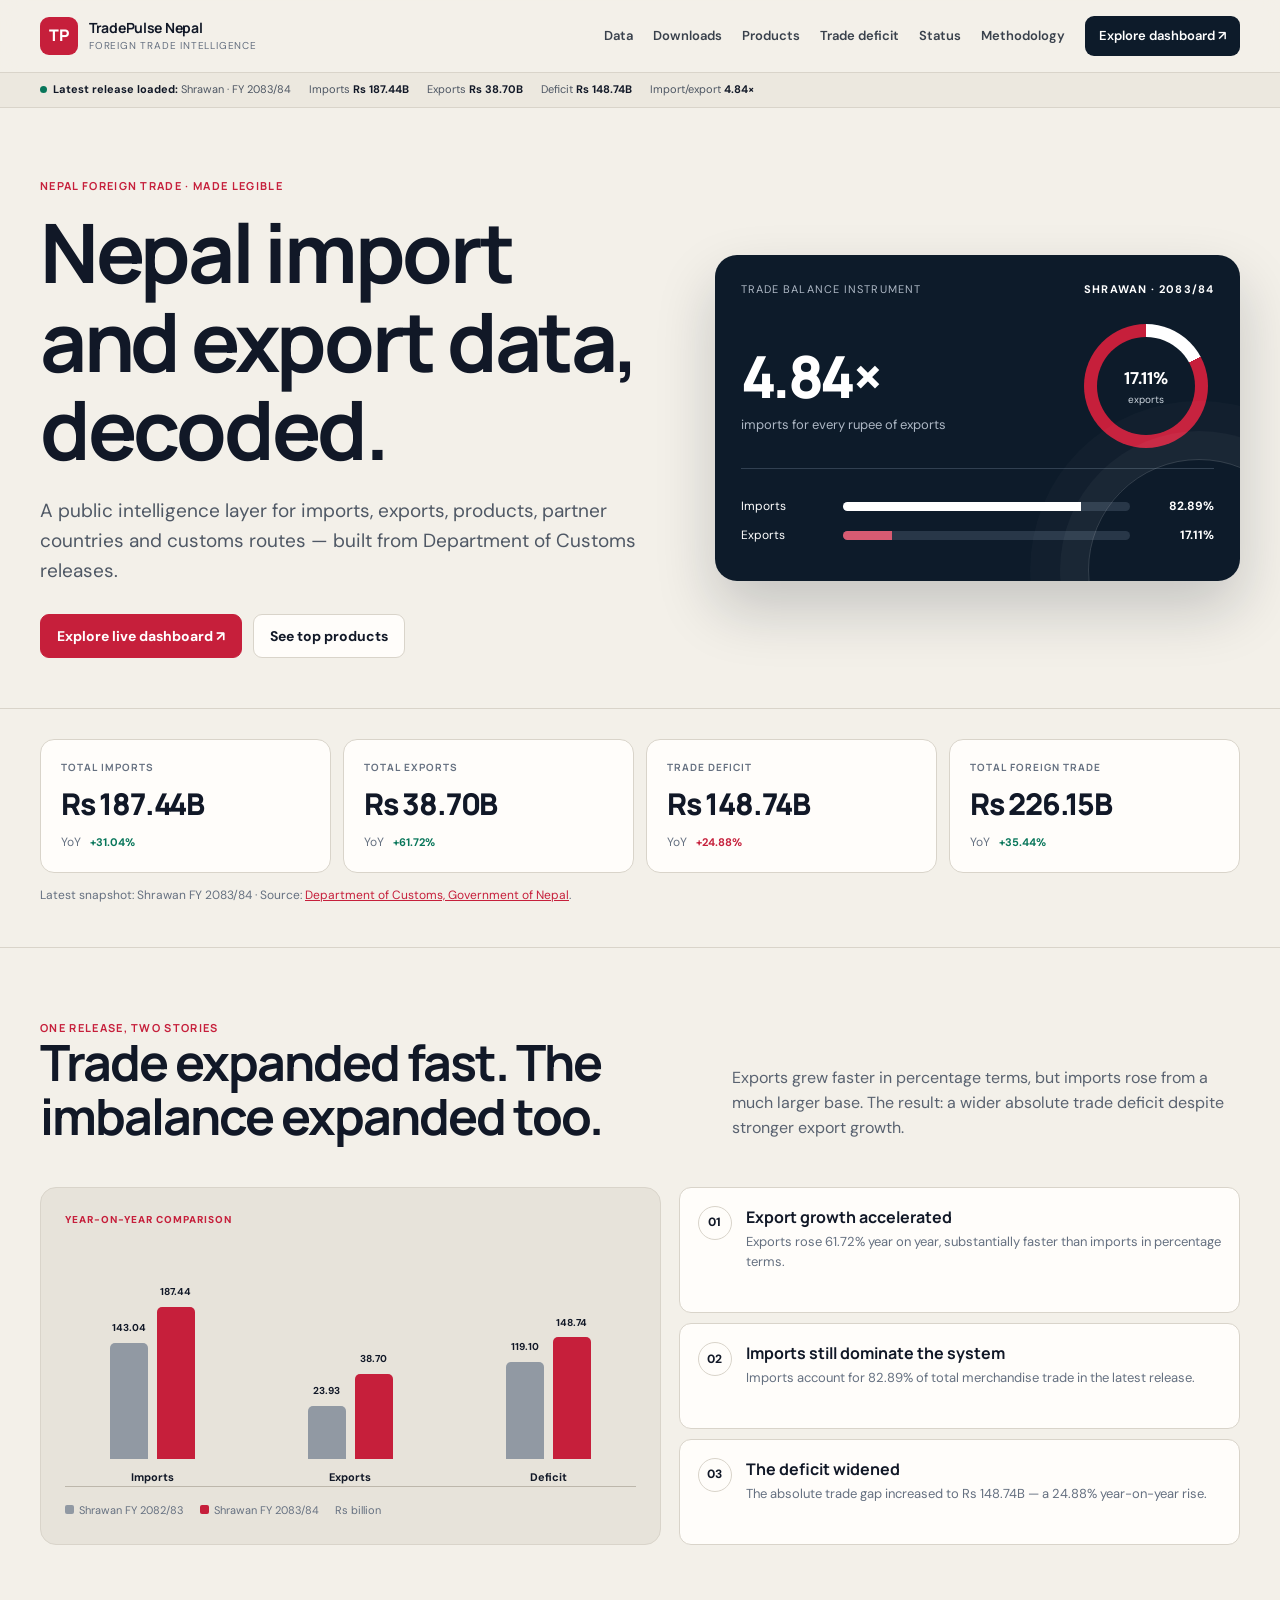
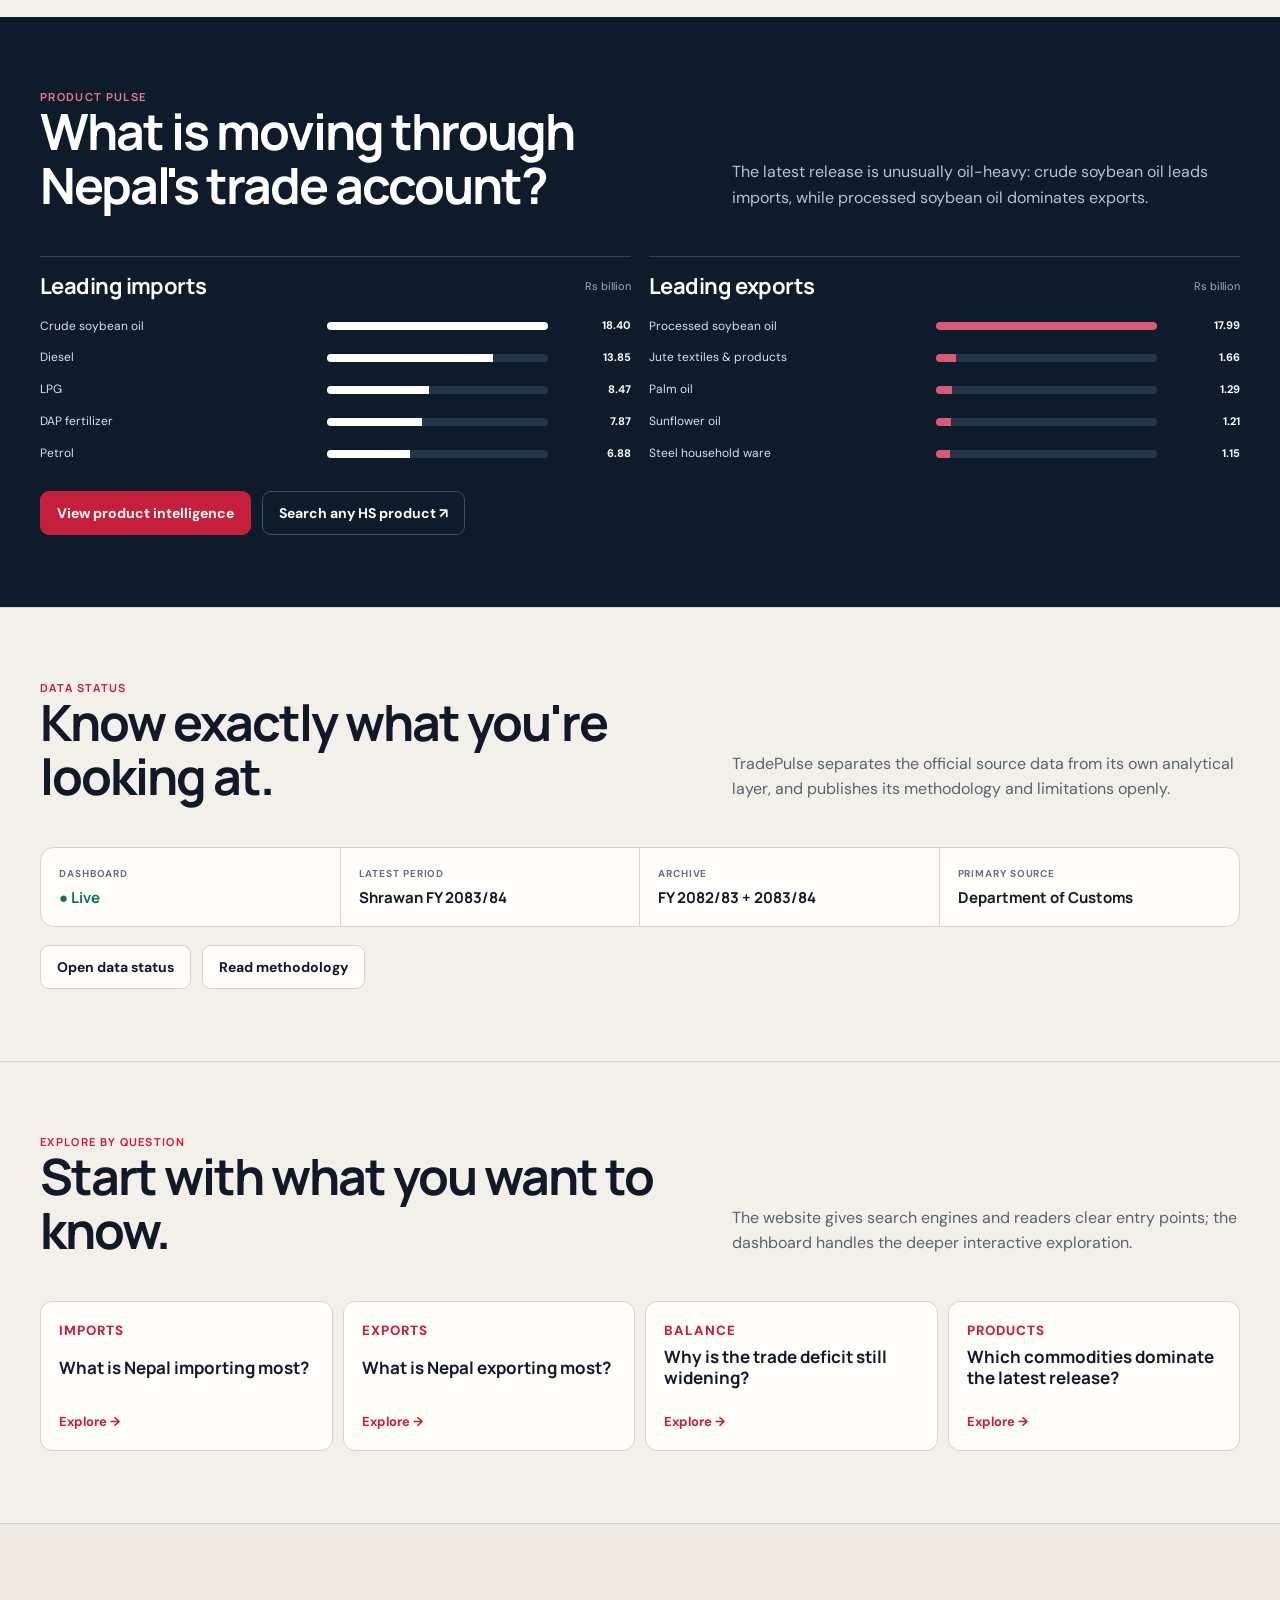
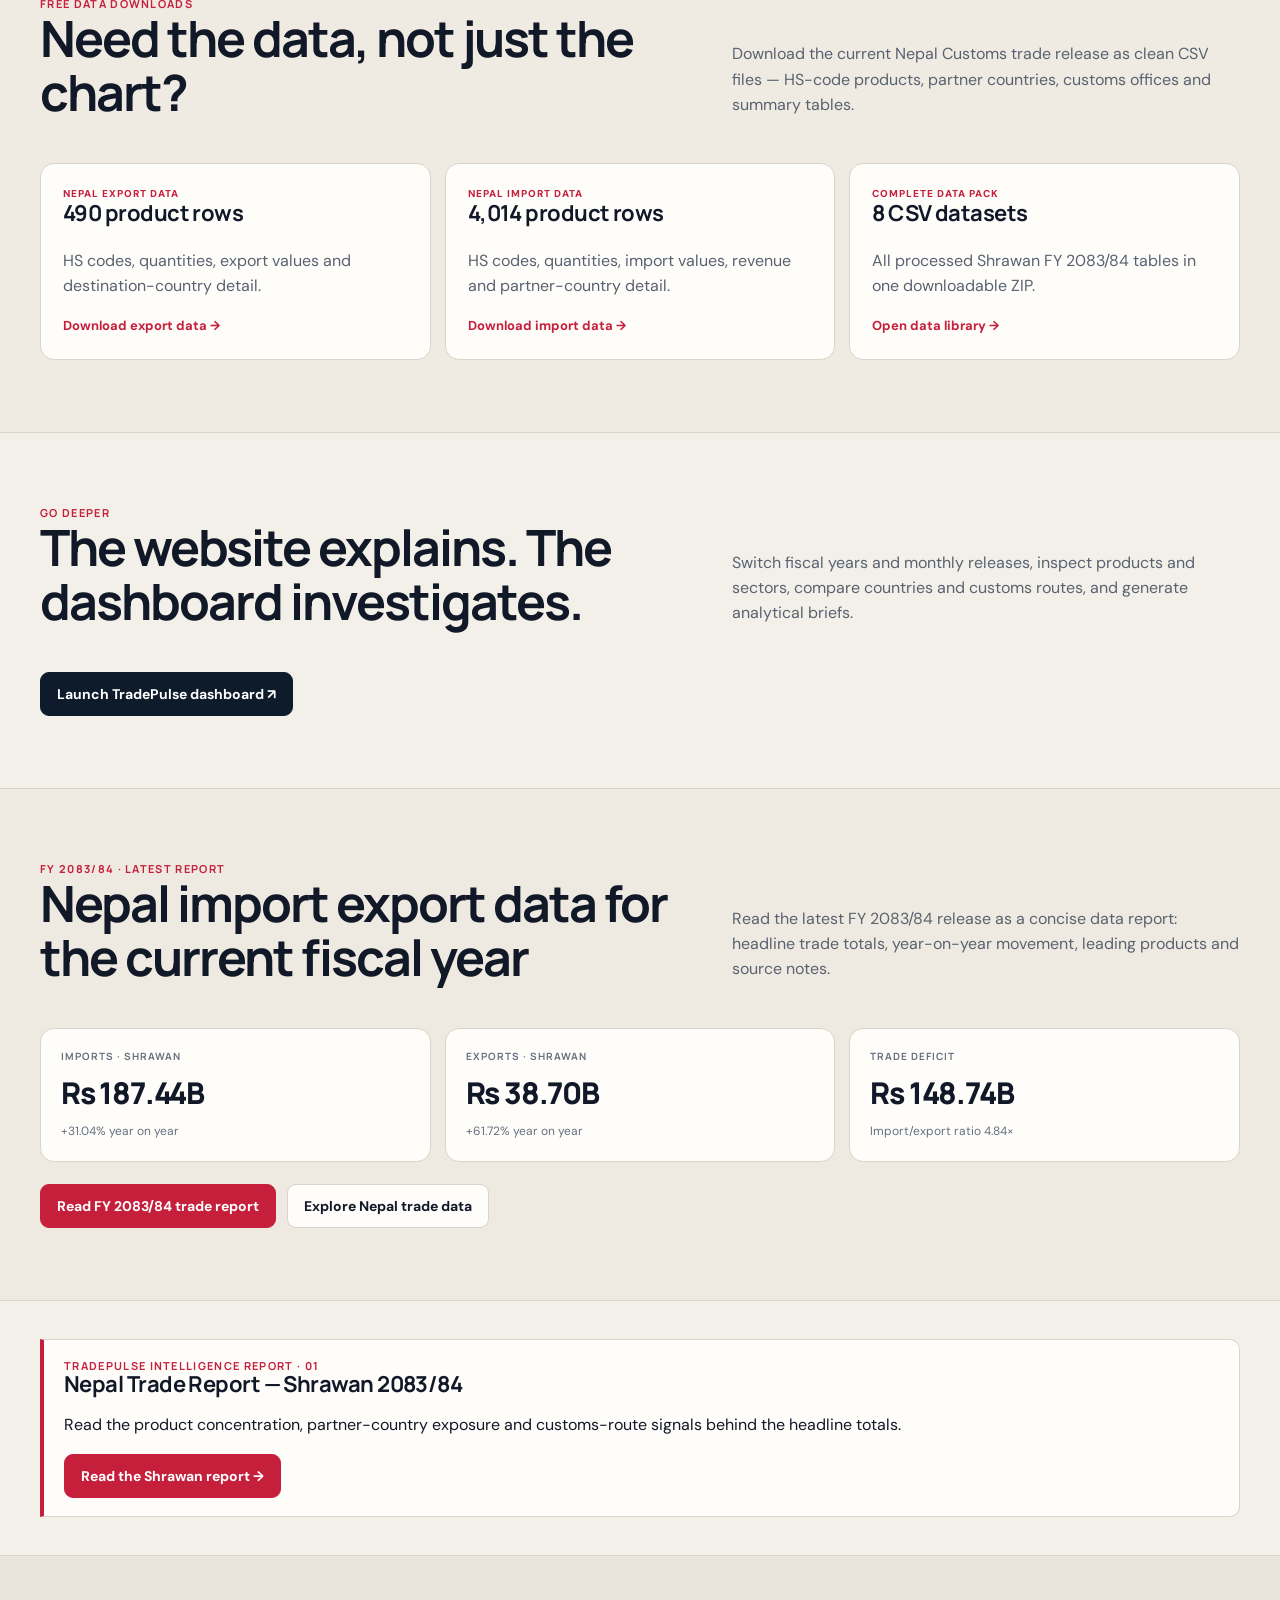
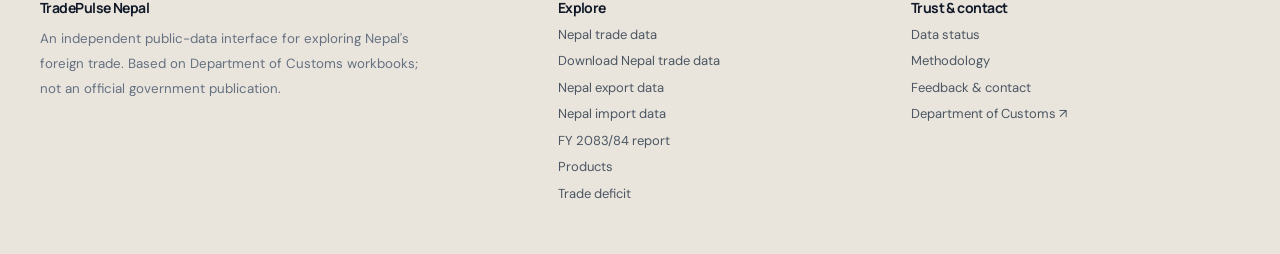
==== commit fef41086: "Add files via upload" ====
--- a/index.html
+++ b/index.html
@@ -1,10 +1,10 @@
 <!DOCTYPE html>
 
-<html lang="en"><head><meta charset="utf-8"/><meta content="width=device-width,initial-scale=1" name="viewport"/><title>Nepal Import Export Data 2083/84 | TradePulse Nepal</title><meta content="Explore Nepal's latest import and export data, trade deficit, top products and foreign trade statistics for FY 2083/84 from Department of Customs releases." name="description"/><link href="https://tradepulsenepal.com/" rel="canonical"/><meta content="index,follow,max-image-preview:large" name="robots"/><meta content="website" property="og:type"/><meta content="TradePulse Nepal" property="og:site_name"/><meta content="Nepal Import Export Data 2083/84 | TradePulse Nepal" property="og:title"/><meta content="Explore Nepal's latest import and export data, trade deficit, top products and foreign trade statistics for FY 2083/84 from Department of Customs releases." property="og:description"/><meta content="https://tradepulsenepal.com/" property="og:url"/><meta content="summary_large_image" name="twitter:card"/><meta content="#c61f3b" name="theme-color"/><link href="favicon.svg" rel="icon"/><link href="manifest.webmanifest" rel="manifest"/><link href="styles.css" rel="stylesheet"/><meta content="TradePulse Nepal" name="author"/><meta content="TradePulse Nepal" name="application-name"/><meta content="en_NP" property="og:locale"/><meta content="https://tradepulsenepal.com/social-preview.png" property="og:image"/><meta content="1200" property="og:image:width"/><meta content="630" property="og:image:height"/><meta content="TradePulse Nepal — Nepal import and export data" property="og:image:alt"/><meta content="Nepal Import Export Data 2083/84 | TradePulse Nepal" name="twitter:title"/><meta content="Explore Nepal's latest import and export data, trade deficit, top products and foreign trade statistics for FY 2083/84 from Department of Customs releases." name="twitter:description"/><meta content="https://tradepulsenepal.com/social-preview.png" name="twitter:image"/><script type="application/ld+json">{"@context":"https://schema.org","@graph":[{"@type":"Organization","@id":"https://tradepulsenepal.com/#organization","name":"TradePulse Nepal","url":"https://tradepulsenepal.com/","logo":{"@type":"ImageObject","url":"https://tradepulsenepal.com/social-preview.png"},"sameAs":["https://github.com/utsavhatescoding","https://linkedin.com/in/utsav-phuyal"]},{"@type":"WebSite","@id":"https://tradepulsenepal.com/#website","url":"https://tradepulsenepal.com/","name":"TradePulse Nepal","publisher":{"@id":"https://tradepulsenepal.com/#organization"},"inLanguage":"en"},{"@type":"WebPage","@id":"https://tradepulsenepal.com/#webpage","url":"https://tradepulsenepal.com/","name":"Nepal Import Export Data 2083/84 | TradePulse Nepal","description":"Explore Nepal's latest import and export data, trade deficit, top products and foreign trade statistics for FY 2083/84 from Department of Customs releases.","isPartOf":{"@id":"https://tradepulsenepal.com/#website"},"about":{"@id":"https://tradepulsenepal.com/#organization"},"inLanguage":"en","dateModified":"2026-09-05"}]}</script></head><body><header class="site-head"><div class="wrap nav"><a class="brand" href="index.html"><span class="brand-mark">TP</span><span class="brand-copy"><strong>TradePulse Nepal</strong><span>Foreign trade intelligence</span></span></a><button aria-label="Toggle navigation" class="menu">Menu</button><nav class="navlinks"><a href="nepal-trade-data.html">Data</a><a href="products.html">Products</a><a href="trade-deficit.html">Trade deficit</a><a href="status.html">Status</a><a href="about.html">Methodology</a><a class="nav-cta" href="https://tradepulsenepal.streamlit.app/" rel="noopener" target="_blank">Explore dashboard ↗</a></nav></div></header><div class="ticker"><div class="wrap ticker-inner"><span><i class="live-dot"></i><b>Latest release loaded:</b> Shrawan · FY 2083/84</span><span>Imports <b>Rs 187.44B</b></span><span>Exports <b>Rs 38.70B</b></span><span>Deficit <b>Rs 148.74B</b></span><span>Import/export <b>4.84×</b></span></div></div>
+<html lang="en"><head><meta charset="utf-8"/><meta content="width=device-width,initial-scale=1" name="viewport"/><title>Nepal Import Export Data 2083/84 | TradePulse Nepal</title><meta content="Explore Nepal's latest import and export data, trade deficit, top products and foreign trade statistics for FY 2083/84 from Department of Customs releases." name="description"/><link href="https://tradepulsenepal.com/" rel="canonical"/><meta content="index,follow,max-image-preview:large" name="robots"/><meta content="website" property="og:type"/><meta content="TradePulse Nepal" property="og:site_name"/><meta content="Nepal Import Export Data 2083/84 | TradePulse Nepal" property="og:title"/><meta content="Explore Nepal's latest import and export data, trade deficit, top products and foreign trade statistics for FY 2083/84 from Department of Customs releases." property="og:description"/><meta content="https://tradepulsenepal.com/" property="og:url"/><meta content="summary_large_image" name="twitter:card"/><meta content="#c61f3b" name="theme-color"/><link href="favicon.svg" rel="icon"/><link href="manifest.webmanifest" rel="manifest"/><link href="styles.css" rel="stylesheet"/><meta content="TradePulse Nepal" name="author"/><meta content="TradePulse Nepal" name="application-name"/><meta content="en_NP" property="og:locale"/><meta content="https://tradepulsenepal.com/social-preview.png" property="og:image"/><meta content="1200" property="og:image:width"/><meta content="630" property="og:image:height"/><meta content="TradePulse Nepal — Nepal import and export data" property="og:image:alt"/><meta content="Nepal Import Export Data 2083/84 | TradePulse Nepal" name="twitter:title"/><meta content="Explore Nepal's latest import and export data, trade deficit, top products and foreign trade statistics for FY 2083/84 from Department of Customs releases." name="twitter:description"/><meta content="https://tradepulsenepal.com/social-preview.png" name="twitter:image"/><script type="application/ld+json">{"@context":"https://schema.org","@graph":[{"@type":"Organization","@id":"https://tradepulsenepal.com/#organization","name":"TradePulse Nepal","url":"https://tradepulsenepal.com/","logo":{"@type":"ImageObject","url":"https://tradepulsenepal.com/social-preview.png"},"sameAs":["https://github.com/utsavhatescoding","https://linkedin.com/in/utsav-phuyal"]},{"@type":"WebSite","@id":"https://tradepulsenepal.com/#website","url":"https://tradepulsenepal.com/","name":"TradePulse Nepal","publisher":{"@id":"https://tradepulsenepal.com/#organization"},"inLanguage":"en"},{"@type":"WebPage","@id":"https://tradepulsenepal.com/#webpage","url":"https://tradepulsenepal.com/","name":"Nepal Import Export Data 2083/84 | TradePulse Nepal","description":"Explore Nepal's latest import and export data, trade deficit, top products and foreign trade statistics for FY 2083/84 from Department of Customs releases.","isPartOf":{"@id":"https://tradepulsenepal.com/#website"},"about":{"@id":"https://tradepulsenepal.com/#organization"},"inLanguage":"en","dateModified":"2026-09-05"}]}</script></head><body><header class="site-head"><div class="wrap nav"><a class="brand" href="index.html"><span class="brand-mark">TP</span><span class="brand-copy"><strong>TradePulse Nepal</strong><span>Foreign trade intelligence</span></span></a><button aria-label="Toggle navigation" class="menu">Menu</button><nav class="navlinks"><a href="nepal-trade-data.html">Data</a><a href="nepal-trade-data-download.html">Downloads</a><a href="products.html">Products</a><a href="trade-deficit.html">Trade deficit</a><a href="status.html">Status</a><a href="about.html">Methodology</a><a class="nav-cta" href="https://tradepulsenepal.streamlit.app/" rel="noopener" target="_blank">Explore dashboard ↗</a></nav></div></header><div class="ticker"><div class="wrap ticker-inner"><span><i class="live-dot"></i><b>Latest release loaded:</b> Shrawan · FY 2083/84</span><span>Imports <b>Rs 187.44B</b></span><span>Exports <b>Rs 38.70B</b></span><span>Deficit <b>Rs 148.74B</b></span><span>Import/export <b>4.84×</b></span></div></div>
 <main><section class="hero"><div class="wrap hero-grid"><div class="reveal"><div class="eyebrow">Nepal foreign trade · made legible</div><h1>Nepal import and export data, decoded.</h1><p class="lede">A public intelligence layer for imports, exports, products, partner countries and customs routes — built from Department of Customs releases.</p><div class="actions"><a class="btn primary" href="https://tradepulsenepal.streamlit.app/" rel="noopener" target="_blank">Explore live dashboard ↗</a><a class="btn" href="products.html">See top products</a></div></div><div aria-label="Trade composition instrument" class="instrument reveal"><div class="instrument-head"><span>Trade balance instrument</span><span class="instrument-period">Shrawan · 2083/84</span></div><div class="ratio"><div><div class="ratio-big">4.84×</div><div class="ratio-label">imports for every rupee of exports</div></div><div class="ring"><div class="ring-copy"><span><b>17.11%</b>exports</span></div></div></div><div class="meter"><div class="meter-row"><span>Imports</span><div class="meter-bar"><div class="meter-fill" style="width:82.89%"></div></div><span class="meter-value">82.89%</span></div><div class="meter-row export"><span>Exports</span><div class="meter-bar"><div class="meter-fill" style="width:17.11%"></div></div><span class="meter-value">17.11%</span></div></div></div></div></section>
-<section class="snapshot"><div class="wrap"><div class="metrics reveal"><div class="metric"><div class="metric-label">Total imports</div><div class="metric-value">Rs 187.44B</div><div class="metric-note">YoY <span class="delta up">+31.04%</span></div></div><div class="metric"><div class="metric-label">Total exports</div><div class="metric-value">Rs 38.70B</div><div class="metric-note">YoY <span class="delta up">+61.74%</span></div></div><div class="metric"><div class="metric-label">Trade deficit</div><div class="metric-value">Rs 148.74B</div><div class="metric-note">YoY <span class="delta pressure">+24.88%</span></div></div><div class="metric"><div class="metric-label">Total foreign trade</div><div class="metric-value">Rs 226.15B</div><div class="metric-note">YoY <span class="delta up">+35.44%</span></div></div></div><p class="source-note">Latest snapshot: Shrawan FY 2083/84 · Source: <a href="https://customs.gov.np/category/summary-of-business-revenue-2083-084/?page=1" rel="noopener" target="_blank">Department of Customs, Government of Nepal</a>.</p></div></section>
-<section class="section"><div class="wrap"><div class="section-head reveal"><div><div class="eyebrow">One release, two stories</div><h2>Trade expanded fast. The imbalance expanded too.</h2></div><p class="section-copy">Exports grew faster in percentage terms, but imports rose from a much larger base. The result: a wider absolute trade deficit despite stronger export growth.</p></div><div class="pulse-grid"><div class="yoy reveal"><div class="card-kicker">Year-on-year comparison</div><div class="yoy-bars"><div><div class="pair"><div class="col" style="height:61%"><span>143.04</span></div><div class="col current" style="height:80%"><span>187.44</span></div></div><div class="pair-label">Imports</div></div><div><div class="pair"><div class="col" style="height:28%"><span>23.93</span></div><div class="col current" style="height:45%"><span>38.70</span></div></div><div class="pair-label">Exports</div></div><div><div class="pair"><div class="col" style="height:51%"><span>119.10</span></div><div class="col current" style="height:64%"><span>148.74</span></div></div><div class="pair-label">Deficit</div></div></div><div class="legend"><span><i class="swatch old"></i>Shrawan FY 2082/83</span><span><i class="swatch new"></i>Shrawan FY 2083/84</span><span>Rs billion</span></div></div><div class="signal-stack reveal"><div class="signal"><span class="signal-no">01</span><div><strong>Export growth accelerated</strong><p>Exports rose 61.74% year on year, substantially faster than imports in percentage terms.</p></div></div><div class="signal"><span class="signal-no">02</span><div><strong>Imports still dominate the system</strong><p>Imports account for 82.89% of total merchandise trade in the latest release.</p></div></div><div class="signal"><span class="signal-no">03</span><div><strong>The deficit widened</strong><p>The absolute trade gap increased to Rs 148.74B — a 24.88% year-on-year rise.</p></div></div></div></div></div></section>
+<section class="snapshot"><div class="wrap"><div class="metrics reveal"><div class="metric"><div class="metric-label">Total imports</div><div class="metric-value">Rs 187.44B</div><div class="metric-note">YoY <span class="delta up">+31.04%</span></div></div><div class="metric"><div class="metric-label">Total exports</div><div class="metric-value">Rs 38.70B</div><div class="metric-note">YoY <span class="delta up">+61.72%</span></div></div><div class="metric"><div class="metric-label">Trade deficit</div><div class="metric-value">Rs 148.74B</div><div class="metric-note">YoY <span class="delta pressure">+24.88%</span></div></div><div class="metric"><div class="metric-label">Total foreign trade</div><div class="metric-value">Rs 226.15B</div><div class="metric-note">YoY <span class="delta up">+35.44%</span></div></div></div><p class="source-note">Latest snapshot: Shrawan FY 2083/84 · Source: <a href="https://customs.gov.np/category/summary-of-business-revenue-2083-084/?page=1" rel="noopener" target="_blank">Department of Customs, Government of Nepal</a>.</p></div></section>
+<section class="section"><div class="wrap"><div class="section-head reveal"><div><div class="eyebrow">One release, two stories</div><h2>Trade expanded fast. The imbalance expanded too.</h2></div><p class="section-copy">Exports grew faster in percentage terms, but imports rose from a much larger base. The result: a wider absolute trade deficit despite stronger export growth.</p></div><div class="pulse-grid"><div class="yoy reveal"><div class="card-kicker">Year-on-year comparison</div><div class="yoy-bars"><div><div class="pair"><div class="col" style="height:61%"><span>143.04</span></div><div class="col current" style="height:80%"><span>187.44</span></div></div><div class="pair-label">Imports</div></div><div><div class="pair"><div class="col" style="height:28%"><span>23.93</span></div><div class="col current" style="height:45%"><span>38.70</span></div></div><div class="pair-label">Exports</div></div><div><div class="pair"><div class="col" style="height:51%"><span>119.10</span></div><div class="col current" style="height:64%"><span>148.74</span></div></div><div class="pair-label">Deficit</div></div></div><div class="legend"><span><i class="swatch old"></i>Shrawan FY 2082/83</span><span><i class="swatch new"></i>Shrawan FY 2083/84</span><span>Rs billion</span></div></div><div class="signal-stack reveal"><div class="signal"><span class="signal-no">01</span><div><strong>Export growth accelerated</strong><p>Exports rose 61.72% year on year, substantially faster than imports in percentage terms.</p></div></div><div class="signal"><span class="signal-no">02</span><div><strong>Imports still dominate the system</strong><p>Imports account for 82.89% of total merchandise trade in the latest release.</p></div></div><div class="signal"><span class="signal-no">03</span><div><strong>The deficit widened</strong><p>The absolute trade gap increased to Rs 148.74B — a 24.88% year-on-year rise.</p></div></div></div></div></div></section>
 <section class="dark-section"><div class="wrap"><div class="section-head reveal"><div><div class="eyebrow" style="color:#e9788c">Product pulse</div><h2>What is moving through Nepal's trade account?</h2></div><p class="section-copy">The latest release is unusually oil-heavy: crude soybean oil leads imports, while processed soybean oil dominates exports.</p></div><div class="product-grid"><div class="product-panel reveal"><div class="panel-head"><h3>Leading imports</h3><span>Rs billion</span></div><div class="bars"><div class="bar-row"><span class="bar-name">Crude soybean oil</span><div class="bar-track"><div class="bar-fill" style="width:100%"></div></div><span class="bar-val">18.40</span></div><div class="bar-row"><span class="bar-name">Diesel</span><div class="bar-track"><div class="bar-fill" style="width:75.3%"></div></div><span class="bar-val">13.85</span></div><div class="bar-row"><span class="bar-name">LPG</span><div class="bar-track"><div class="bar-fill" style="width:46.0%"></div></div><span class="bar-val">8.47</span></div><div class="bar-row"><span class="bar-name">DAP fertilizer</span><div class="bar-track"><div class="bar-fill" style="width:42.8%"></div></div><span class="bar-val">7.87</span></div><div class="bar-row"><span class="bar-name">Petrol</span><div class="bar-track"><div class="bar-fill" style="width:37.4%"></div></div><span class="bar-val">6.88</span></div></div></div><div class="product-panel export-bars reveal"><div class="panel-head"><h3>Leading exports</h3><span>Rs billion</span></div><div class="bars"><div class="bar-row"><span class="bar-name">Processed soybean oil</span><div class="bar-track"><div class="bar-fill" style="width:100%"></div></div><span class="bar-val">17.99</span></div><div class="bar-row"><span class="bar-name">Jute textiles &amp; products</span><div class="bar-track"><div class="bar-fill" style="width:9.2%"></div></div><span class="bar-val">1.66</span></div><div class="bar-row"><span class="bar-name">Palm oil</span><div class="bar-track"><div class="bar-fill" style="width:7.2%"></div></div><span class="bar-val">1.29</span></div><div class="bar-row"><span class="bar-name">Sunflower oil</span><div class="bar-track"><div class="bar-fill" style="width:6.7%"></div></div><span class="bar-val">1.21</span></div><div class="bar-row"><span class="bar-name">Steel household ware</span><div class="bar-track"><div class="bar-fill" style="width:6.4%"></div></div><span class="bar-val">1.15</span></div></div></div></div><div class="actions" style="margin-top:28px"><a class="btn primary" href="products.html">View product intelligence</a><a class="btn" href="https://tradepulsenepal.streamlit.app/" rel="noopener" style="color:#fff;border-color:#405062;background:transparent" target="_blank">Search any HS product ↗</a></div></div></section>
 <section class="section"><div class="wrap"><div class="section-head reveal"><div><div class="eyebrow">Data status</div><h2>Know exactly what you're looking at.</h2></div><p class="section-copy">TradePulse separates the official source data from its own analytical layer, and publishes its methodology and limitations openly.</p></div><div class="status-strip reveal"><div class="status-cell"><span>Dashboard</span><strong class="ok">● Live</strong></div><div class="status-cell"><span>Latest period</span><strong>Shrawan FY 2083/84</strong></div><div class="status-cell"><span>Archive</span><strong>FY 2082/83 + 2083/84</strong></div><div class="status-cell"><span>Primary source</span><strong>Department of Customs</strong></div></div><div class="actions" style="margin-top:18px"><a class="btn" href="status.html">Open data status</a><a class="btn" href="about.html">Read methodology</a></div></div></section>
 <section class="section"><div class="wrap"><div class="section-head reveal"><div><div class="eyebrow">Explore by question</div><h2>Start with what you want to know.</h2></div><p class="section-copy">The website gives search engines and readers clear entry points; the dashboard handles the deeper interactive exploration.</p></div><div class="question-grid reveal"><a class="question" href="imports.html"><small>Imports</small><strong>What is Nepal importing most?</strong><span class="arrow">Explore →</span></a><a class="question" href="exports.html"><small>Exports</small><strong>What is Nepal exporting most?</strong><span class="arrow">Explore →</span></a><a class="question" href="trade-deficit.html"><small>Balance</small><strong>Why is the trade deficit still widening?</strong><span class="arrow">Explore →</span></a><a class="question" href="products.html"><small>Products</small><strong>Which commodities dominate the latest release?</strong><span class="arrow">Explore →</span></a></div></div></section>
-<section class="section"><div class="wrap"><div class="section-head reveal"><div><div class="eyebrow">Go deeper</div><h2>The website explains. The dashboard investigates.</h2></div><p class="section-copy">Switch fiscal years and monthly releases, inspect products and sectors, compare countries and customs routes, and generate analytical briefs.</p></div><a class="btn dark" href="https://tradepulsenepal.streamlit.app/" rel="noopener" target="_blank">Launch TradePulse dashboard ↗</a></div></section><section class="section seo-release"><div class="wrap"><div class="section-head reveal"><div><div class="eyebrow">FY 2083/84 · latest report</div><h2>Nepal import export data for the current fiscal year</h2></div><p class="section-copy">Read the latest FY 2083/84 release as a concise data report: headline trade totals, year-on-year movement, leading products and source notes.</p></div><div class="grid3 reveal"><div class="metric"><div class="metric-label">Imports · Shrawan</div><div class="metric-value">Rs 187.44B</div><div class="metric-note">+31.04% year on year</div></div><div class="metric"><div class="metric-label">Exports · Shrawan</div><div class="metric-value">Rs 38.70B</div><div class="metric-note">+61.74% year on year</div></div><div class="metric"><div class="metric-label">Trade deficit</div><div class="metric-value">Rs 148.74B</div><div class="metric-note">Import/export ratio 4.84×</div></div></div><div class="actions" style="margin-top:22px"><a class="btn primary" href="nepal-trade-data-2083-84.html">Read FY 2083/84 trade report</a><a class="btn" href="nepal-trade-data.html">Explore Nepal trade data</a></div></div></section><section class="section compact-seo"><div class="wrap"><div class="callout"><div class="eyebrow">TradePulse Intelligence Report · 01</div><h3>Nepal Trade Report — Shrawan 2083/84</h3><p>Read the product concentration, partner-country exposure and customs-route signals behind the headline totals.</p><a class="btn primary" href="shrawan-2083-84-trade-report.html">Read the Shrawan report →</a></div></div></section></main><footer class="footer"><div class="wrap footer-grid"><div class="footer-brand"><h4>TradePulse Nepal</h4><small>An independent public-data interface for exploring Nepal's foreign trade. Based on Department of Customs workbooks; not an official government publication.</small></div><div><h4>Explore</h4><a href="nepal-trade-data.html">Nepal trade data</a><a href="nepal-trade-data-2083-84.html">FY 2083/84 report</a><a href="products.html">Products</a><a href="imports.html">Imports</a><a href="exports.html">Exports</a><a href="trade-deficit.html">Trade deficit</a></div><div><h4>Trust &amp; contact</h4><a href="status.html">Data status</a><a href="about.html">Methodology</a><a href="about.html#feedback">Feedback &amp; contact</a><a href="https://customs.gov.np/category/summary-of-business-revenue-2083-084/?page=1" rel="noopener" target="_blank">Department of Customs ↗</a></div></div></footer><script src="script.js"></script></body></html>+<section class="section data-promo"><div class="wrap"><div class="section-head"><div><div class="eyebrow">Free data downloads</div><h2>Need the data, not just the chart?</h2></div><p class="section-copy">Download the current Nepal Customs trade release as clean CSV files — HS-code products, partner countries, customs offices and summary tables.</p></div><div class="grid3"><a class="card link-card" href="nepal-export-data.html"><div class="card-kicker">Nepal export data</div><h3>490 product rows</h3><p>HS codes, quantities, export values and destination-country detail.</p><div class="arrow">Download export data →</div></a><a class="card link-card" href="nepal-import-data.html"><div class="card-kicker">Nepal import data</div><h3>4,014 product rows</h3><p>HS codes, quantities, import values, revenue and partner-country detail.</p><div class="arrow">Download import data →</div></a><a class="card link-card" href="nepal-trade-data-download.html"><div class="card-kicker">Complete data pack</div><h3>8 CSV datasets</h3><p>All processed Shrawan FY 2083/84 tables in one downloadable ZIP.</p><div class="arrow">Open data library →</div></a></div></div></section><section class="section"><div class="wrap"><div class="section-head reveal"><div><div class="eyebrow">Go deeper</div><h2>The website explains. The dashboard investigates.</h2></div><p class="section-copy">Switch fiscal years and monthly releases, inspect products and sectors, compare countries and customs routes, and generate analytical briefs.</p></div><a class="btn dark" href="https://tradepulsenepal.streamlit.app/" rel="noopener" target="_blank">Launch TradePulse dashboard ↗</a></div></section><section class="section seo-release"><div class="wrap"><div class="section-head reveal"><div><div class="eyebrow">FY 2083/84 · latest report</div><h2>Nepal import export data for the current fiscal year</h2></div><p class="section-copy">Read the latest FY 2083/84 release as a concise data report: headline trade totals, year-on-year movement, leading products and source notes.</p></div><div class="grid3 reveal"><div class="metric"><div class="metric-label">Imports · Shrawan</div><div class="metric-value">Rs 187.44B</div><div class="metric-note">+31.04% year on year</div></div><div class="metric"><div class="metric-label">Exports · Shrawan</div><div class="metric-value">Rs 38.70B</div><div class="metric-note">+61.72% year on year</div></div><div class="metric"><div class="metric-label">Trade deficit</div><div class="metric-value">Rs 148.74B</div><div class="metric-note">Import/export ratio 4.84×</div></div></div><div class="actions" style="margin-top:22px"><a class="btn primary" href="nepal-trade-data-2083-84.html">Read FY 2083/84 trade report</a><a class="btn" href="nepal-trade-data.html">Explore Nepal trade data</a></div></div></section><section class="section compact-seo"><div class="wrap"><div class="callout"><div class="eyebrow">TradePulse Intelligence Report · 01</div><h3>Nepal Trade Report — Shrawan 2083/84</h3><p>Read the product concentration, partner-country exposure and customs-route signals behind the headline totals.</p><a class="btn primary" href="shrawan-2083-84-trade-report.html">Read the Shrawan report →</a></div></div></section></main><footer class="footer"><div class="wrap footer-grid"><div class="footer-brand"><h4>TradePulse Nepal</h4><small>An independent public-data interface for exploring Nepal's foreign trade. Based on Department of Customs workbooks; not an official government publication.</small></div><div><h4>Explore</h4><a href="nepal-trade-data.html">Nepal trade data</a><a href="nepal-trade-data-download.html">Download Nepal trade data</a><a href="nepal-export-data.html">Nepal export data</a><a href="nepal-import-data.html">Nepal import data</a><a href="nepal-trade-data-2083-84.html">FY 2083/84 report</a><a href="products.html">Products</a><a href="trade-deficit.html">Trade deficit</a></div><div><h4>Trust &amp; contact</h4><a href="status.html">Data status</a><a href="about.html">Methodology</a><a href="about.html#feedback">Feedback &amp; contact</a><a href="https://customs.gov.np/category/summary-of-business-revenue-2083-084/?page=1" rel="noopener" target="_blank">Department of Customs ↗</a></div></div></footer><script src="script.js"></script></body></html>
--- a/styles.css
+++ b/styles.css
@@ -13,7 +13,7 @@
 .instrument{background:var(--navy);color:#fff;border-radius:22px;padding:26px;box-shadow:0 28px 60px rgba(13,27,42,.20);position:relative;overflow:hidden}.instrument:after{content:'';position:absolute;inset:auto -70px -100px auto;width:220px;height:220px;border:1px solid rgba(255,255,255,.16);border-radius:50%;box-shadow:0 0 0 28px rgba(255,255,255,.035),0 0 0 58px rgba(255,255,255,.02)}.instrument-head{display:flex;align-items:center;justify-content:space-between;font-size:11px;text-transform:uppercase;letter-spacing:.1em;color:#aeb8c5}.instrument-period{color:#fff;font-weight:700}.ratio{display:grid;grid-template-columns:1fr 130px;gap:22px;align-items:center;padding:26px 0 20px}.ratio-big{font:800 58px Manrope,sans-serif;letter-spacing:-.06em}.ratio-label{color:#aeb8c5;font-size:13px}.ring{width:124px;height:124px;border-radius:50%;background:conic-gradient(#fff 0 17.11%,#c61f3b 17.11% 100%);position:relative}.ring:after{content:'';position:absolute;inset:13px;border-radius:50%;background:var(--navy)}.ring-copy{position:absolute;inset:0;z-index:2;display:grid;place-items:center;text-align:center;font-size:10px;color:#cbd4dd}.ring-copy b{display:block;color:#fff;font-size:17px}.meter{border-top:1px solid #314051;padding-top:18px}.meter-row{display:grid;grid-template-columns:92px 1fr 74px;gap:10px;align-items:center;margin:10px 0;font-size:12px}.meter-bar{height:9px;background:#283748;border-radius:100px;overflow:hidden}.meter-fill{height:100%;background:#fff}.meter-row.export .meter-fill{background:#d75b72}.meter-value{text-align:right;font-weight:700}
 .snapshot{padding:30px 0}.metrics{display:grid;grid-template-columns:repeat(4,1fr);gap:12px}.metric{background:var(--surface);border:1px solid var(--line);padding:20px;border-radius:14px;min-height:132px}.metric-label{font:700 10px Manrope,sans-serif;color:var(--muted);letter-spacing:.1em;text-transform:uppercase}.metric-value{font:800 30px Manrope,sans-serif;letter-spacing:-.04em;margin:9px 0}.metric-note{font-size:12px;color:var(--muted)}.delta{font-size:11px;font-weight:700;margin-left:6px}.up{color:var(--green)}.pressure{color:var(--red)}
 .section{padding:72px 0;border-top:1px solid var(--line)}.section-head{display:grid;grid-template-columns:1fr .78fr;gap:40px;align-items:end;margin-bottom:30px}.section-copy{font-size:16px;color:#596270;max-width:620px}.grid2{display:grid;grid-template-columns:repeat(2,1fr);gap:14px}.grid3{display:grid;grid-template-columns:repeat(3,1fr);gap:14px}.card{background:var(--surface);border:1px solid var(--line);border-radius:14px;padding:22px}.card p{color:#596270;margin-bottom:0}.link-card{text-decoration:none;transition:.18s ease}.link-card:hover{transform:translateY(-2px);border-color:#aaa397;box-shadow:var(--shadow)}.card-kicker{font-size:10px;color:var(--red);font-weight:800;text-transform:uppercase;letter-spacing:.1em}.arrow{margin-top:18px;color:var(--red);font-weight:700;font-size:13px}
-.pulse-grid{display:grid;grid-template-columns:1.05fr .95fr;gap:18px}.yoy{background:#e7e3da;border:1px solid var(--line);padding:24px;border-radius:16px}.yoy-bars{height:260px;display:flex;align-items:end;justify-content:space-around;gap:24px;padding-top:20px;border-bottom:1px solid #bdb7ab}.pair{height:100%;display:flex;align-items:end;gap:9px;position:relative;padding-bottom:0}.col{width:38px;background:#9199a3;border-radius:5px 5px 0 0;position:relative}.col.current{background:var(--red)}.col span{position:absolute;left:50%;transform:translateX(-50%);bottom:calc(100% + 7px);font-size:10px;font-weight:700;white-space:nowrap}.pair-label{text-align:center;font-size:11px;font-weight:700;margin-top:10px}.legend{display:flex;gap:16px;font-size:11px;color:var(--muted);margin-top:15px}.swatch{width:9px;height:9px;display:inline-block;border-radius:2px;margin-right:5px}.swatch.old{background:#9199a3}.swatch.new{background:var(--red)}
+.pulse-grid{display:grid;grid-template-columns:1.05fr .95fr;gap:18px}.yoy{background:#e7e3da;border:1px solid var(--line);padding:24px;border-radius:16px}.yoy-bars{height:260px;display:flex;align-items:end;justify-content:space-around;gap:24px;padding-top:20px;border-bottom:1px solid #bdb7ab}.yoy-bars>div{height:100%;display:flex;flex-direction:column;justify-content:flex-end}.pair{height:190px;display:flex;align-items:flex-end;gap:9px;position:relative;padding-bottom:0;overflow:visible}.col{width:38px;background:#9199a3;border-radius:5px 5px 0 0;position:relative}.col.current{background:var(--red)}.col span{position:absolute;left:50%;transform:translateX(-50%);bottom:calc(100% + 7px);font-size:10px;font-weight:700;white-space:nowrap}.pair-label{text-align:center;font-size:11px;font-weight:700;margin-top:10px}.legend{display:flex;gap:16px;font-size:11px;color:var(--muted);margin-top:15px}.swatch{width:9px;height:9px;display:inline-block;border-radius:2px;margin-right:5px}.swatch.old{background:#9199a3}.swatch.new{background:var(--red)}
 .signal-stack{display:grid;gap:10px}.signal{background:var(--surface);border:1px solid var(--line);padding:18px;border-radius:12px;display:grid;grid-template-columns:auto 1fr;gap:14px;align-items:start}.signal-no{width:34px;height:34px;border:1px solid var(--line);border-radius:50%;display:grid;place-items:center;font-weight:800;font-size:12px}.signal strong{display:block;font:700 16px Manrope,sans-serif}.signal p{margin:4px 0 0;color:var(--muted);font-size:13px}
 .dark-section{background:var(--navy);color:#fff;padding:72px 0}.dark-section h2{color:#fff}.dark-section .section-copy{color:#b9c3cf}.product-grid{display:grid;grid-template-columns:1fr 1fr;gap:18px}.product-panel{border-top:1px solid #344354;padding-top:18px}.panel-head{display:flex;justify-content:space-between;gap:20px;align-items:center;margin-bottom:18px}.panel-head h3{margin:0;color:#fff}.panel-head span{font-size:11px;color:#9facba}.bars{display:grid;gap:13px}.bar-row{display:grid;grid-template-columns:minmax(130px,1.25fr) minmax(100px,1fr) 72px;gap:11px;align-items:center}.bar-name{font-size:12px;color:#dbe1e7;overflow:hidden;text-overflow:ellipsis;white-space:nowrap}.bar-track{height:8px;background:#243547;border-radius:20px;overflow:hidden}.bar-fill{height:100%;background:#fff}.export-bars .bar-fill{background:#d75b72}.bar-val{text-align:right;font-size:11px;font-weight:700;color:#fff}
 .status-strip{display:grid;grid-template-columns:repeat(4,1fr);gap:0;border:1px solid var(--line);border-radius:14px;overflow:hidden;background:var(--surface)}.status-cell{padding:18px;border-right:1px solid var(--line)}.status-cell:last-child{border:0}.status-cell span{display:block;font-size:10px;text-transform:uppercase;letter-spacing:.09em;color:var(--muted);font-weight:700}.status-cell strong{display:block;font:700 15px Manrope,sans-serif;margin-top:5px}.ok{color:var(--green)}
@@ -32,3 +32,13 @@
 
 /* Intelligence report */
 .report-highlight{margin-top:28px;border:1px solid #344354;border-radius:14px;padding:20px;display:grid;grid-template-columns:auto 1fr;gap:18px;align-items:center}.report-highlight strong{font:800 clamp(38px,5vw,62px) Manrope,sans-serif;color:#fff}.report-highlight span{color:#c7d0d9;line-height:1.6}.route-section{background:#ebe7df}.route-grid{display:grid;grid-template-columns:repeat(4,1fr);gap:10px}.route-stat{background:var(--surface);border:1px solid var(--line);border-radius:12px;padding:20px}.route-stat span,.route-stat small{display:block;color:var(--muted)}.route-stat span{font-size:11px;text-transform:uppercase;letter-spacing:.08em;font-weight:800}.route-stat strong{display:block;font:750 25px Manrope,sans-serif;margin:8px 0}.route-stat small{font-size:12px}.report-source{border-top:1px solid var(--line)}@media(max-width:900px){.route-grid{grid-template-columns:repeat(2,1fr)}}@media(max-width:600px){.route-grid{grid-template-columns:1fr}.report-highlight{grid-template-columns:1fr}}
+
+
+/* SEO V3 — downloadable data library */
+.data-hero{background:linear-gradient(180deg,#f6f3ed 0%,var(--paper) 100%)}
+.data-hero h1{max-width:980px}.data-hero .lede{max-width:820px}
+.download-grid{display:grid;grid-template-columns:repeat(3,minmax(0,1fr));gap:14px}
+.download-card{background:var(--surface);border:1px solid var(--line);border-radius:14px;padding:22px;display:flex;flex-direction:column;justify-content:space-between;gap:20px;min-height:260px}
+.download-card.featured{background:#ebe7df}.download-card h3{margin:10px 0 8px;font-size:21px}.download-card p{margin:0;color:#596270;font-size:14px}.file-type{display:inline-flex;align-items:center;padding:4px 7px;border-radius:5px;background:#f1d7dc;color:var(--red2);font:800 9px Manrope,sans-serif;letter-spacing:.09em}.file-type.light{background:#23364a;color:#fff}.file-meta{display:flex;justify-content:space-between;gap:12px;color:var(--muted);font-size:11px;border-top:1px solid var(--line);padding-top:12px}.download-card .btn{align-self:flex-start}.download-pack{display:flex;justify-content:space-between;align-items:center;gap:30px;border:1px solid #344354;border-radius:16px;padding:24px}.download-pack h3{color:#fff;margin:10px 0 7px}.download-pack p{color:#b9c3cf;margin:0}.data-promo{background:#efebe3}.rank-table code{font-family:ui-monospace,SFMono-Regular,Menlo,monospace;font-size:12px;color:#46505d}.muted{color:var(--muted)}
+@media(max-width:980px){.download-grid{grid-template-columns:repeat(2,minmax(0,1fr))}.download-pack{align-items:flex-start;flex-direction:column}}
+@media(max-width:760px){.download-grid{grid-template-columns:1fr}.download-card{min-height:0}.download-pack{padding:20px}.pair{height:150px}}
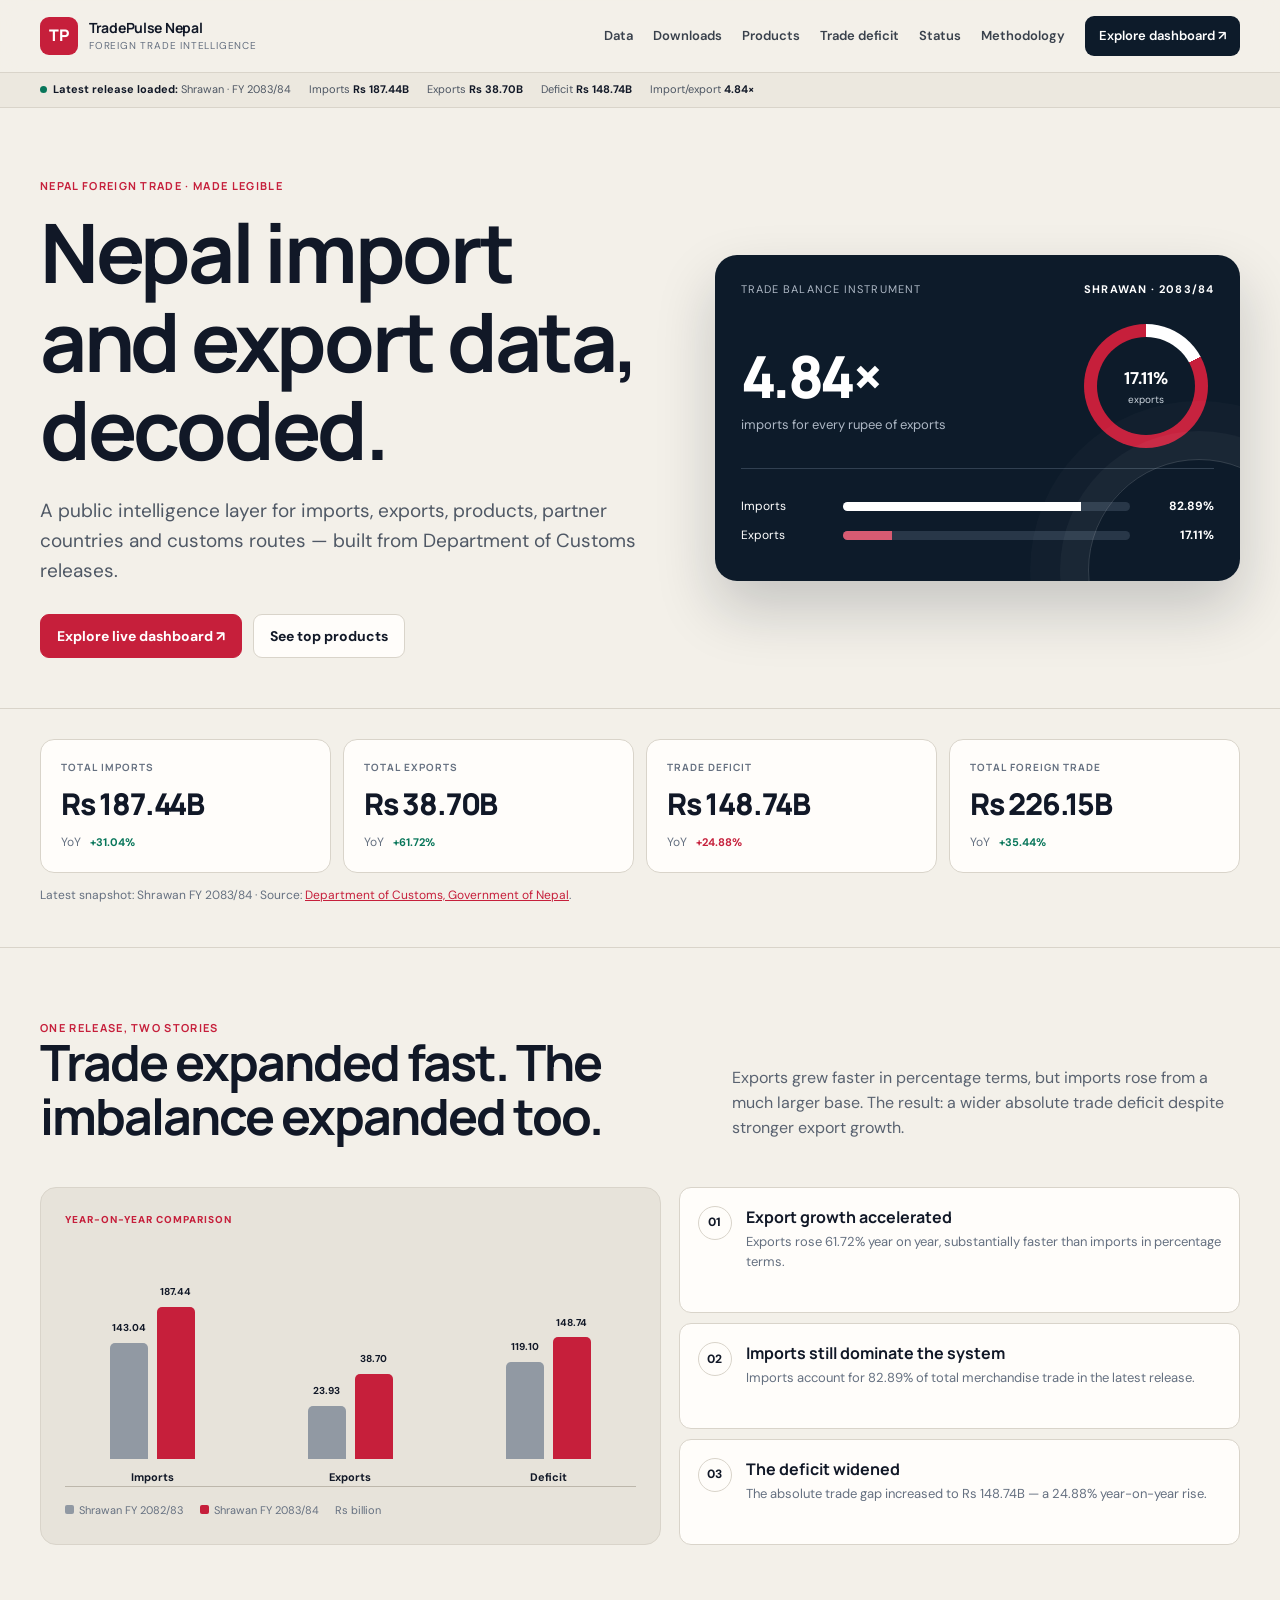
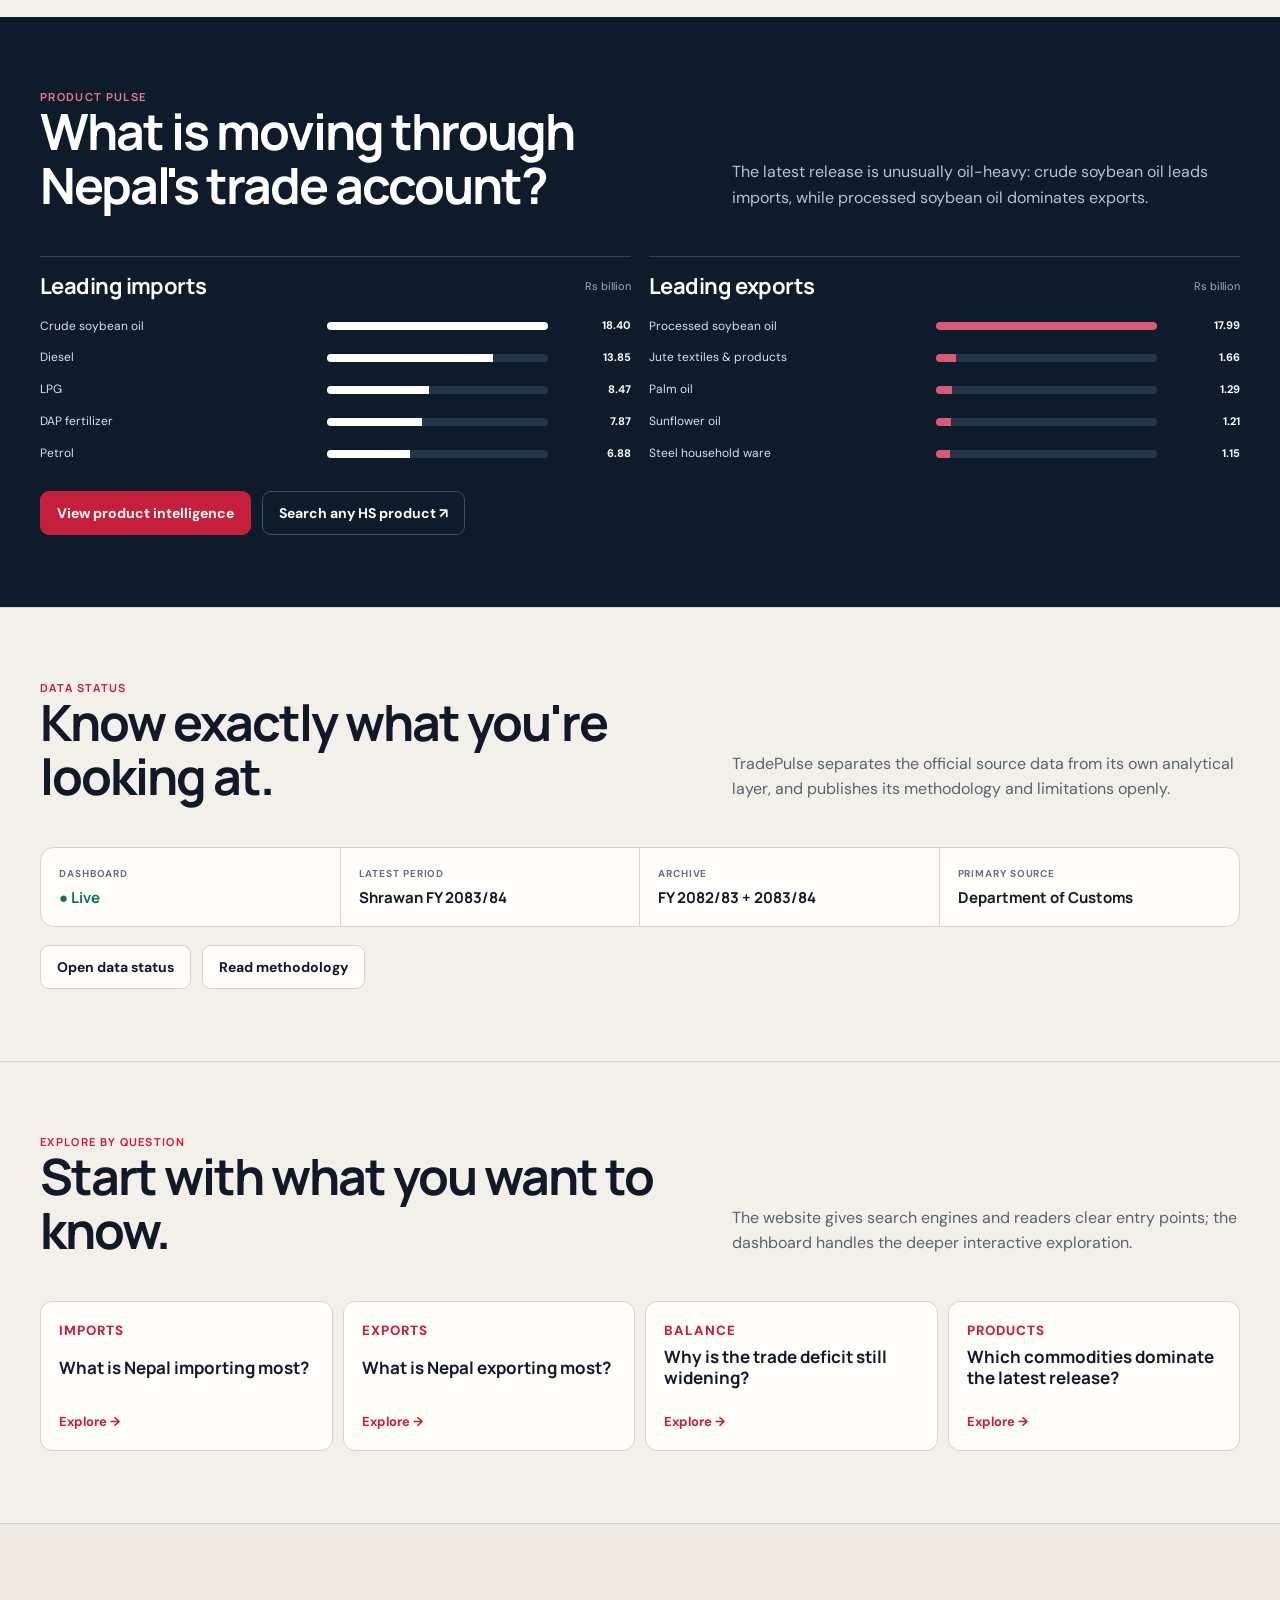
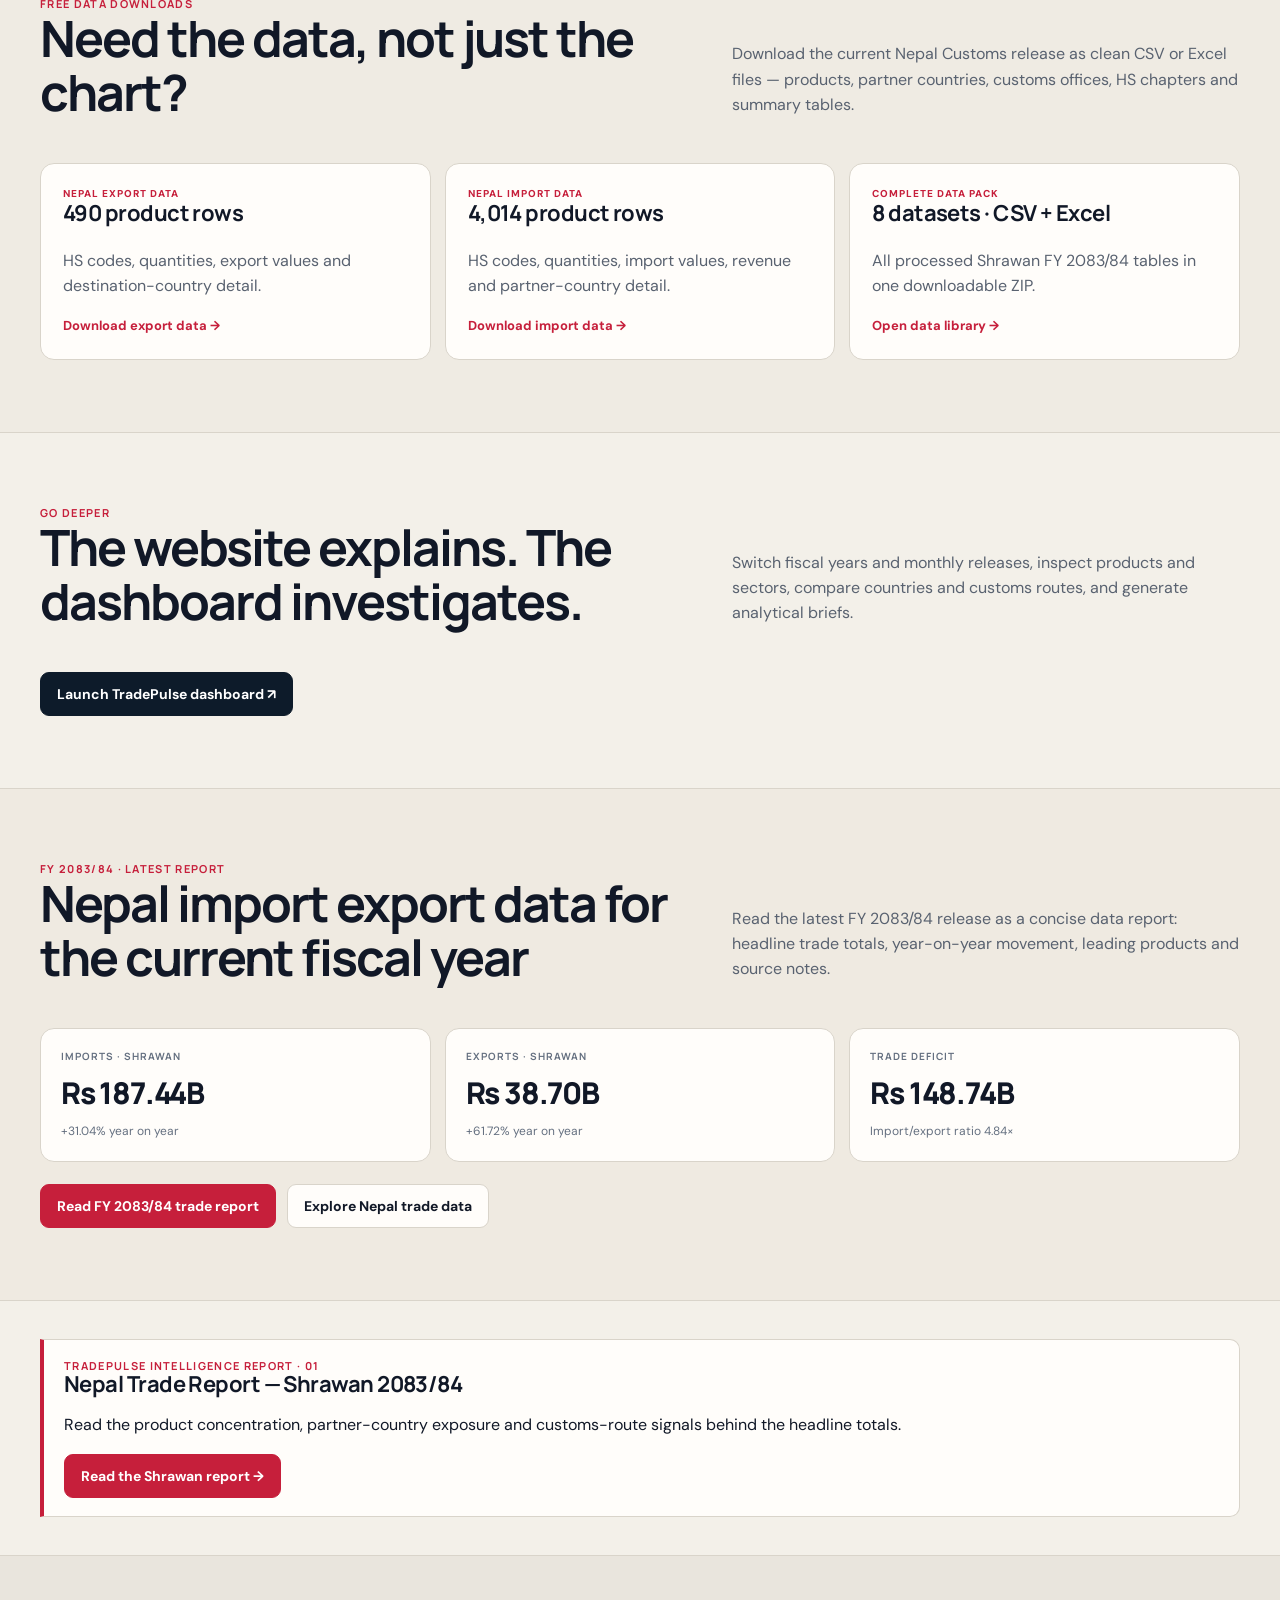
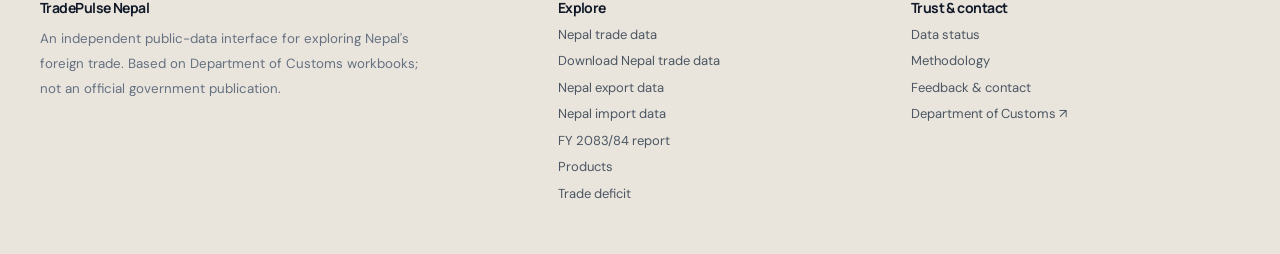
==== commit 5d615efd: "v5" ====
--- a/index.html
+++ b/index.html
@@ -1,10 +1,10 @@
 <!DOCTYPE html>
 
-<html lang="en"><head><meta charset="utf-8"/><meta content="width=device-width,initial-scale=1" name="viewport"/><title>Nepal Import Export Data 2083/84 | TradePulse Nepal</title><meta content="Explore Nepal's latest import and export data, trade deficit, top products and foreign trade statistics for FY 2083/84 from Department of Customs releases." name="description"/><link href="https://tradepulsenepal.com/" rel="canonical"/><meta content="index,follow,max-image-preview:large" name="robots"/><meta content="website" property="og:type"/><meta content="TradePulse Nepal" property="og:site_name"/><meta content="Nepal Import Export Data 2083/84 | TradePulse Nepal" property="og:title"/><meta content="Explore Nepal's latest import and export data, trade deficit, top products and foreign trade statistics for FY 2083/84 from Department of Customs releases." property="og:description"/><meta content="https://tradepulsenepal.com/" property="og:url"/><meta content="summary_large_image" name="twitter:card"/><meta content="#c61f3b" name="theme-color"/><link href="favicon.svg" rel="icon"/><link href="manifest.webmanifest" rel="manifest"/><link href="styles.css" rel="stylesheet"/><meta content="TradePulse Nepal" name="author"/><meta content="TradePulse Nepal" name="application-name"/><meta content="en_NP" property="og:locale"/><meta content="https://tradepulsenepal.com/social-preview.png" property="og:image"/><meta content="1200" property="og:image:width"/><meta content="630" property="og:image:height"/><meta content="TradePulse Nepal — Nepal import and export data" property="og:image:alt"/><meta content="Nepal Import Export Data 2083/84 | TradePulse Nepal" name="twitter:title"/><meta content="Explore Nepal's latest import and export data, trade deficit, top products and foreign trade statistics for FY 2083/84 from Department of Customs releases." name="twitter:description"/><meta content="https://tradepulsenepal.com/social-preview.png" name="twitter:image"/><script type="application/ld+json">{"@context":"https://schema.org","@graph":[{"@type":"Organization","@id":"https://tradepulsenepal.com/#organization","name":"TradePulse Nepal","url":"https://tradepulsenepal.com/","logo":{"@type":"ImageObject","url":"https://tradepulsenepal.com/social-preview.png"},"sameAs":["https://github.com/utsavhatescoding","https://linkedin.com/in/utsav-phuyal"]},{"@type":"WebSite","@id":"https://tradepulsenepal.com/#website","url":"https://tradepulsenepal.com/","name":"TradePulse Nepal","publisher":{"@id":"https://tradepulsenepal.com/#organization"},"inLanguage":"en"},{"@type":"WebPage","@id":"https://tradepulsenepal.com/#webpage","url":"https://tradepulsenepal.com/","name":"Nepal Import Export Data 2083/84 | TradePulse Nepal","description":"Explore Nepal's latest import and export data, trade deficit, top products and foreign trade statistics for FY 2083/84 from Department of Customs releases.","isPartOf":{"@id":"https://tradepulsenepal.com/#website"},"about":{"@id":"https://tradepulsenepal.com/#organization"},"inLanguage":"en","dateModified":"2026-09-05"}]}</script></head><body><header class="site-head"><div class="wrap nav"><a class="brand" href="index.html"><span class="brand-mark">TP</span><span class="brand-copy"><strong>TradePulse Nepal</strong><span>Foreign trade intelligence</span></span></a><button aria-label="Toggle navigation" class="menu">Menu</button><nav class="navlinks"><a href="nepal-trade-data.html">Data</a><a href="nepal-trade-data-download.html">Downloads</a><a href="products.html">Products</a><a href="trade-deficit.html">Trade deficit</a><a href="status.html">Status</a><a href="about.html">Methodology</a><a class="nav-cta" href="https://tradepulsenepal.streamlit.app/" rel="noopener" target="_blank">Explore dashboard ↗</a></nav></div></header><div class="ticker"><div class="wrap ticker-inner"><span><i class="live-dot"></i><b>Latest release loaded:</b> Shrawan · FY 2083/84</span><span>Imports <b>Rs 187.44B</b></span><span>Exports <b>Rs 38.70B</b></span><span>Deficit <b>Rs 148.74B</b></span><span>Import/export <b>4.84×</b></span></div></div>
+<html lang="en"><head><meta charset="utf-8"/><meta content="width=device-width,initial-scale=1" name="viewport"/><title>Nepal Import Export Data 2083/84 | TradePulse Nepal</title><meta content="Explore Nepal's latest import and export data, trade deficit, top products and foreign trade statistics for FY 2083/84 from Department of Customs releases." name="description"/><link href="https://tradepulsenepal.com/" rel="canonical"/><meta content="index,follow,max-image-preview:large" name="robots"/><meta content="website" property="og:type"/><meta content="TradePulse Nepal" property="og:site_name"/><meta content="Nepal Import Export Data 2083/84 | TradePulse Nepal" property="og:title"/><meta content="Explore Nepal's latest import and export data, trade deficit, top products and foreign trade statistics for FY 2083/84 from Department of Customs releases." property="og:description"/><meta content="https://tradepulsenepal.com/" property="og:url"/><meta content="summary_large_image" name="twitter:card"/><meta content="#c61f3b" name="theme-color"/><link href="favicon.svg" rel="icon"/><link href="manifest.webmanifest" rel="manifest"/><link href="styles.css?v=20260905-4" rel="stylesheet"/><meta content="TradePulse Nepal" name="author"/><meta content="TradePulse Nepal" name="application-name"/><meta content="en_NP" property="og:locale"/><meta content="https://tradepulsenepal.com/social-preview.png" property="og:image"/><meta content="1200" property="og:image:width"/><meta content="630" property="og:image:height"/><meta content="TradePulse Nepal — Nepal import and export data" property="og:image:alt"/><meta content="Nepal Import Export Data 2083/84 | TradePulse Nepal" name="twitter:title"/><meta content="Explore Nepal's latest import and export data, trade deficit, top products and foreign trade statistics for FY 2083/84 from Department of Customs releases." name="twitter:description"/><meta content="https://tradepulsenepal.com/social-preview.png" name="twitter:image"/><script type="application/ld+json">{"@context":"https://schema.org","@graph":[{"@type":"Organization","@id":"https://tradepulsenepal.com/#organization","name":"TradePulse Nepal","url":"https://tradepulsenepal.com/","logo":{"@type":"ImageObject","url":"https://tradepulsenepal.com/social-preview.png"},"sameAs":["https://github.com/utsavhatescoding","https://linkedin.com/in/utsav-phuyal"]},{"@type":"WebSite","@id":"https://tradepulsenepal.com/#website","url":"https://tradepulsenepal.com/","name":"TradePulse Nepal","publisher":{"@id":"https://tradepulsenepal.com/#organization"},"inLanguage":"en"},{"@type":"WebPage","@id":"https://tradepulsenepal.com/#webpage","url":"https://tradepulsenepal.com/","name":"Nepal Import Export Data 2083/84 | TradePulse Nepal","description":"Explore Nepal's latest import and export data, trade deficit, top products and foreign trade statistics for FY 2083/84 from Department of Customs releases.","isPartOf":{"@id":"https://tradepulsenepal.com/#website"},"about":{"@id":"https://tradepulsenepal.com/#organization"},"inLanguage":"en","dateModified":"2026-09-05"}]}</script></head><body><header class="site-head"><div class="wrap nav"><a class="brand" href="index.html"><span class="brand-mark">TP</span><span class="brand-copy"><strong>TradePulse Nepal</strong><span>Foreign trade intelligence</span></span></a><button aria-label="Toggle navigation" class="menu">Menu</button><nav class="navlinks"><a href="nepal-trade-data.html">Data</a><a href="nepal-trade-data-download.html">Downloads</a><a href="products.html">Products</a><a href="trade-deficit.html">Trade deficit</a><a href="status.html">Status</a><a href="about.html">Methodology</a><a class="nav-cta" href="https://tradepulsenepal.streamlit.app/" rel="noopener" target="_blank">Explore dashboard ↗</a></nav></div></header><div class="ticker"><div class="wrap ticker-inner"><span><i class="live-dot"></i><b>Latest release loaded:</b> Shrawan · FY 2083/84</span><span>Imports <b>Rs 187.44B</b></span><span>Exports <b>Rs 38.70B</b></span><span>Deficit <b>Rs 148.74B</b></span><span>Import/export <b>4.84×</b></span></div></div>
 <main><section class="hero"><div class="wrap hero-grid"><div class="reveal"><div class="eyebrow">Nepal foreign trade · made legible</div><h1>Nepal import and export data, decoded.</h1><p class="lede">A public intelligence layer for imports, exports, products, partner countries and customs routes — built from Department of Customs releases.</p><div class="actions"><a class="btn primary" href="https://tradepulsenepal.streamlit.app/" rel="noopener" target="_blank">Explore live dashboard ↗</a><a class="btn" href="products.html">See top products</a></div></div><div aria-label="Trade composition instrument" class="instrument reveal"><div class="instrument-head"><span>Trade balance instrument</span><span class="instrument-period">Shrawan · 2083/84</span></div><div class="ratio"><div><div class="ratio-big">4.84×</div><div class="ratio-label">imports for every rupee of exports</div></div><div class="ring"><div class="ring-copy"><span><b>17.11%</b>exports</span></div></div></div><div class="meter"><div class="meter-row"><span>Imports</span><div class="meter-bar"><div class="meter-fill" style="width:82.89%"></div></div><span class="meter-value">82.89%</span></div><div class="meter-row export"><span>Exports</span><div class="meter-bar"><div class="meter-fill" style="width:17.11%"></div></div><span class="meter-value">17.11%</span></div></div></div></div></section>
 <section class="snapshot"><div class="wrap"><div class="metrics reveal"><div class="metric"><div class="metric-label">Total imports</div><div class="metric-value">Rs 187.44B</div><div class="metric-note">YoY <span class="delta up">+31.04%</span></div></div><div class="metric"><div class="metric-label">Total exports</div><div class="metric-value">Rs 38.70B</div><div class="metric-note">YoY <span class="delta up">+61.72%</span></div></div><div class="metric"><div class="metric-label">Trade deficit</div><div class="metric-value">Rs 148.74B</div><div class="metric-note">YoY <span class="delta pressure">+24.88%</span></div></div><div class="metric"><div class="metric-label">Total foreign trade</div><div class="metric-value">Rs 226.15B</div><div class="metric-note">YoY <span class="delta up">+35.44%</span></div></div></div><p class="source-note">Latest snapshot: Shrawan FY 2083/84 · Source: <a href="https://customs.gov.np/category/summary-of-business-revenue-2083-084/?page=1" rel="noopener" target="_blank">Department of Customs, Government of Nepal</a>.</p></div></section>
 <section class="section"><div class="wrap"><div class="section-head reveal"><div><div class="eyebrow">One release, two stories</div><h2>Trade expanded fast. The imbalance expanded too.</h2></div><p class="section-copy">Exports grew faster in percentage terms, but imports rose from a much larger base. The result: a wider absolute trade deficit despite stronger export growth.</p></div><div class="pulse-grid"><div class="yoy reveal"><div class="card-kicker">Year-on-year comparison</div><div class="yoy-bars"><div><div class="pair"><div class="col" style="height:61%"><span>143.04</span></div><div class="col current" style="height:80%"><span>187.44</span></div></div><div class="pair-label">Imports</div></div><div><div class="pair"><div class="col" style="height:28%"><span>23.93</span></div><div class="col current" style="height:45%"><span>38.70</span></div></div><div class="pair-label">Exports</div></div><div><div class="pair"><div class="col" style="height:51%"><span>119.10</span></div><div class="col current" style="height:64%"><span>148.74</span></div></div><div class="pair-label">Deficit</div></div></div><div class="legend"><span><i class="swatch old"></i>Shrawan FY 2082/83</span><span><i class="swatch new"></i>Shrawan FY 2083/84</span><span>Rs billion</span></div></div><div class="signal-stack reveal"><div class="signal"><span class="signal-no">01</span><div><strong>Export growth accelerated</strong><p>Exports rose 61.72% year on year, substantially faster than imports in percentage terms.</p></div></div><div class="signal"><span class="signal-no">02</span><div><strong>Imports still dominate the system</strong><p>Imports account for 82.89% of total merchandise trade in the latest release.</p></div></div><div class="signal"><span class="signal-no">03</span><div><strong>The deficit widened</strong><p>The absolute trade gap increased to Rs 148.74B — a 24.88% year-on-year rise.</p></div></div></div></div></div></section>
 <section class="dark-section"><div class="wrap"><div class="section-head reveal"><div><div class="eyebrow" style="color:#e9788c">Product pulse</div><h2>What is moving through Nepal's trade account?</h2></div><p class="section-copy">The latest release is unusually oil-heavy: crude soybean oil leads imports, while processed soybean oil dominates exports.</p></div><div class="product-grid"><div class="product-panel reveal"><div class="panel-head"><h3>Leading imports</h3><span>Rs billion</span></div><div class="bars"><div class="bar-row"><span class="bar-name">Crude soybean oil</span><div class="bar-track"><div class="bar-fill" style="width:100%"></div></div><span class="bar-val">18.40</span></div><div class="bar-row"><span class="bar-name">Diesel</span><div class="bar-track"><div class="bar-fill" style="width:75.3%"></div></div><span class="bar-val">13.85</span></div><div class="bar-row"><span class="bar-name">LPG</span><div class="bar-track"><div class="bar-fill" style="width:46.0%"></div></div><span class="bar-val">8.47</span></div><div class="bar-row"><span class="bar-name">DAP fertilizer</span><div class="bar-track"><div class="bar-fill" style="width:42.8%"></div></div><span class="bar-val">7.87</span></div><div class="bar-row"><span class="bar-name">Petrol</span><div class="bar-track"><div class="bar-fill" style="width:37.4%"></div></div><span class="bar-val">6.88</span></div></div></div><div class="product-panel export-bars reveal"><div class="panel-head"><h3>Leading exports</h3><span>Rs billion</span></div><div class="bars"><div class="bar-row"><span class="bar-name">Processed soybean oil</span><div class="bar-track"><div class="bar-fill" style="width:100%"></div></div><span class="bar-val">17.99</span></div><div class="bar-row"><span class="bar-name">Jute textiles &amp; products</span><div class="bar-track"><div class="bar-fill" style="width:9.2%"></div></div><span class="bar-val">1.66</span></div><div class="bar-row"><span class="bar-name">Palm oil</span><div class="bar-track"><div class="bar-fill" style="width:7.2%"></div></div><span class="bar-val">1.29</span></div><div class="bar-row"><span class="bar-name">Sunflower oil</span><div class="bar-track"><div class="bar-fill" style="width:6.7%"></div></div><span class="bar-val">1.21</span></div><div class="bar-row"><span class="bar-name">Steel household ware</span><div class="bar-track"><div class="bar-fill" style="width:6.4%"></div></div><span class="bar-val">1.15</span></div></div></div></div><div class="actions" style="margin-top:28px"><a class="btn primary" href="products.html">View product intelligence</a><a class="btn" href="https://tradepulsenepal.streamlit.app/" rel="noopener" style="color:#fff;border-color:#405062;background:transparent" target="_blank">Search any HS product ↗</a></div></div></section>
 <section class="section"><div class="wrap"><div class="section-head reveal"><div><div class="eyebrow">Data status</div><h2>Know exactly what you're looking at.</h2></div><p class="section-copy">TradePulse separates the official source data from its own analytical layer, and publishes its methodology and limitations openly.</p></div><div class="status-strip reveal"><div class="status-cell"><span>Dashboard</span><strong class="ok">● Live</strong></div><div class="status-cell"><span>Latest period</span><strong>Shrawan FY 2083/84</strong></div><div class="status-cell"><span>Archive</span><strong>FY 2082/83 + 2083/84</strong></div><div class="status-cell"><span>Primary source</span><strong>Department of Customs</strong></div></div><div class="actions" style="margin-top:18px"><a class="btn" href="status.html">Open data status</a><a class="btn" href="about.html">Read methodology</a></div></div></section>
 <section class="section"><div class="wrap"><div class="section-head reveal"><div><div class="eyebrow">Explore by question</div><h2>Start with what you want to know.</h2></div><p class="section-copy">The website gives search engines and readers clear entry points; the dashboard handles the deeper interactive exploration.</p></div><div class="question-grid reveal"><a class="question" href="imports.html"><small>Imports</small><strong>What is Nepal importing most?</strong><span class="arrow">Explore →</span></a><a class="question" href="exports.html"><small>Exports</small><strong>What is Nepal exporting most?</strong><span class="arrow">Explore →</span></a><a class="question" href="trade-deficit.html"><small>Balance</small><strong>Why is the trade deficit still widening?</strong><span class="arrow">Explore →</span></a><a class="question" href="products.html"><small>Products</small><strong>Which commodities dominate the latest release?</strong><span class="arrow">Explore →</span></a></div></div></section>
-<section class="section data-promo"><div class="wrap"><div class="section-head"><div><div class="eyebrow">Free data downloads</div><h2>Need the data, not just the chart?</h2></div><p class="section-copy">Download the current Nepal Customs trade release as clean CSV files — HS-code products, partner countries, customs offices and summary tables.</p></div><div class="grid3"><a class="card link-card" href="nepal-export-data.html"><div class="card-kicker">Nepal export data</div><h3>490 product rows</h3><p>HS codes, quantities, export values and destination-country detail.</p><div class="arrow">Download export data →</div></a><a class="card link-card" href="nepal-import-data.html"><div class="card-kicker">Nepal import data</div><h3>4,014 product rows</h3><p>HS codes, quantities, import values, revenue and partner-country detail.</p><div class="arrow">Download import data →</div></a><a class="card link-card" href="nepal-trade-data-download.html"><div class="card-kicker">Complete data pack</div><h3>8 CSV datasets</h3><p>All processed Shrawan FY 2083/84 tables in one downloadable ZIP.</p><div class="arrow">Open data library →</div></a></div></div></section><section class="section"><div class="wrap"><div class="section-head reveal"><div><div class="eyebrow">Go deeper</div><h2>The website explains. The dashboard investigates.</h2></div><p class="section-copy">Switch fiscal years and monthly releases, inspect products and sectors, compare countries and customs routes, and generate analytical briefs.</p></div><a class="btn dark" href="https://tradepulsenepal.streamlit.app/" rel="noopener" target="_blank">Launch TradePulse dashboard ↗</a></div></section><section class="section seo-release"><div class="wrap"><div class="section-head reveal"><div><div class="eyebrow">FY 2083/84 · latest report</div><h2>Nepal import export data for the current fiscal year</h2></div><p class="section-copy">Read the latest FY 2083/84 release as a concise data report: headline trade totals, year-on-year movement, leading products and source notes.</p></div><div class="grid3 reveal"><div class="metric"><div class="metric-label">Imports · Shrawan</div><div class="metric-value">Rs 187.44B</div><div class="metric-note">+31.04% year on year</div></div><div class="metric"><div class="metric-label">Exports · Shrawan</div><div class="metric-value">Rs 38.70B</div><div class="metric-note">+61.72% year on year</div></div><div class="metric"><div class="metric-label">Trade deficit</div><div class="metric-value">Rs 148.74B</div><div class="metric-note">Import/export ratio 4.84×</div></div></div><div class="actions" style="margin-top:22px"><a class="btn primary" href="nepal-trade-data-2083-84.html">Read FY 2083/84 trade report</a><a class="btn" href="nepal-trade-data.html">Explore Nepal trade data</a></div></div></section><section class="section compact-seo"><div class="wrap"><div class="callout"><div class="eyebrow">TradePulse Intelligence Report · 01</div><h3>Nepal Trade Report — Shrawan 2083/84</h3><p>Read the product concentration, partner-country exposure and customs-route signals behind the headline totals.</p><a class="btn primary" href="shrawan-2083-84-trade-report.html">Read the Shrawan report →</a></div></div></section></main><footer class="footer"><div class="wrap footer-grid"><div class="footer-brand"><h4>TradePulse Nepal</h4><small>An independent public-data interface for exploring Nepal's foreign trade. Based on Department of Customs workbooks; not an official government publication.</small></div><div><h4>Explore</h4><a href="nepal-trade-data.html">Nepal trade data</a><a href="nepal-trade-data-download.html">Download Nepal trade data</a><a href="nepal-export-data.html">Nepal export data</a><a href="nepal-import-data.html">Nepal import data</a><a href="nepal-trade-data-2083-84.html">FY 2083/84 report</a><a href="products.html">Products</a><a href="trade-deficit.html">Trade deficit</a></div><div><h4>Trust &amp; contact</h4><a href="status.html">Data status</a><a href="about.html">Methodology</a><a href="about.html#feedback">Feedback &amp; contact</a><a href="https://customs.gov.np/category/summary-of-business-revenue-2083-084/?page=1" rel="noopener" target="_blank">Department of Customs ↗</a></div></div></footer><script src="script.js"></script></body></html>+<section class="section data-promo"><div class="wrap"><div class="section-head"><div><div class="eyebrow">Free data downloads</div><h2>Need the data, not just the chart?</h2></div><p class="section-copy">Download the current Nepal Customs release as clean CSV or Excel files — products, partner countries, customs offices, HS chapters and summary tables.</p></div><div class="grid3"><a class="card link-card" href="nepal-export-data.html"><div class="card-kicker">Nepal export data</div><h3>490 product rows</h3><p>HS codes, quantities, export values and destination-country detail.</p><div class="arrow">Download export data →</div></a><a class="card link-card" href="nepal-import-data.html"><div class="card-kicker">Nepal import data</div><h3>4,014 product rows</h3><p>HS codes, quantities, import values, revenue and partner-country detail.</p><div class="arrow">Download import data →</div></a><a class="card link-card" href="nepal-trade-data-download.html"><div class="card-kicker">Complete data pack</div><h3>8 datasets · CSV + Excel</h3><p>All processed Shrawan FY 2083/84 tables in one downloadable ZIP.</p><div class="arrow">Open data library →</div></a></div></div></section><section class="section"><div class="wrap"><div class="section-head reveal"><div><div class="eyebrow">Go deeper</div><h2>The website explains. The dashboard investigates.</h2></div><p class="section-copy">Switch fiscal years and monthly releases, inspect products and sectors, compare countries and customs routes, and generate analytical briefs.</p></div><a class="btn dark" href="https://tradepulsenepal.streamlit.app/" rel="noopener" target="_blank">Launch TradePulse dashboard ↗</a></div></section><section class="section seo-release"><div class="wrap"><div class="section-head reveal"><div><div class="eyebrow">FY 2083/84 · latest report</div><h2>Nepal import export data for the current fiscal year</h2></div><p class="section-copy">Read the latest FY 2083/84 release as a concise data report: headline trade totals, year-on-year movement, leading products and source notes.</p></div><div class="grid3 reveal"><div class="metric"><div class="metric-label">Imports · Shrawan</div><div class="metric-value">Rs 187.44B</div><div class="metric-note">+31.04% year on year</div></div><div class="metric"><div class="metric-label">Exports · Shrawan</div><div class="metric-value">Rs 38.70B</div><div class="metric-note">+61.72% year on year</div></div><div class="metric"><div class="metric-label">Trade deficit</div><div class="metric-value">Rs 148.74B</div><div class="metric-note">Import/export ratio 4.84×</div></div></div><div class="actions" style="margin-top:22px"><a class="btn primary" href="nepal-trade-data-2083-84.html">Read FY 2083/84 trade report</a><a class="btn" href="nepal-trade-data.html">Explore Nepal trade data</a></div></div></section><section class="section compact-seo"><div class="wrap"><div class="callout"><div class="eyebrow">TradePulse Intelligence Report · 01</div><h3>Nepal Trade Report — Shrawan 2083/84</h3><p>Read the product concentration, partner-country exposure and customs-route signals behind the headline totals.</p><a class="btn primary" href="shrawan-2083-84-trade-report.html">Read the Shrawan report →</a></div></div></section></main><footer class="footer"><div class="wrap footer-grid"><div class="footer-brand"><h4>TradePulse Nepal</h4><small>An independent public-data interface for exploring Nepal's foreign trade. Based on Department of Customs workbooks; not an official government publication.</small></div><div><h4>Explore</h4><a href="nepal-trade-data.html">Nepal trade data</a><a href="nepal-trade-data-download.html">Download Nepal trade data</a><a href="nepal-export-data.html">Nepal export data</a><a href="nepal-import-data.html">Nepal import data</a><a href="nepal-trade-data-2083-84.html">FY 2083/84 report</a><a href="products.html">Products</a><a href="trade-deficit.html">Trade deficit</a></div><div><h4>Trust &amp; contact</h4><a href="status.html">Data status</a><a href="about.html">Methodology</a><a href="about.html#feedback">Feedback &amp; contact</a><a href="https://customs.gov.np/category/summary-of-business-revenue-2083-084/?page=1" rel="noopener" target="_blank">Department of Customs ↗</a></div></div></footer><script src="script.js?v=20260905-4"></script></body></html>
--- a/styles.css
+++ b/styles.css
@@ -42,3 +42,39 @@
 .download-card.featured{background:#ebe7df}.download-card h3{margin:10px 0 8px;font-size:21px}.download-card p{margin:0;color:#596270;font-size:14px}.file-type{display:inline-flex;align-items:center;padding:4px 7px;border-radius:5px;background:#f1d7dc;color:var(--red2);font:800 9px Manrope,sans-serif;letter-spacing:.09em}.file-type.light{background:#23364a;color:#fff}.file-meta{display:flex;justify-content:space-between;gap:12px;color:var(--muted);font-size:11px;border-top:1px solid var(--line);padding-top:12px}.download-card .btn{align-self:flex-start}.download-pack{display:flex;justify-content:space-between;align-items:center;gap:30px;border:1px solid #344354;border-radius:16px;padding:24px}.download-pack h3{color:#fff;margin:10px 0 7px}.download-pack p{color:#b9c3cf;margin:0}.data-promo{background:#efebe3}.rank-table code{font-family:ui-monospace,SFMono-Regular,Menlo,monospace;font-size:12px;color:#46505d}.muted{color:var(--muted)}
 @media(max-width:980px){.download-grid{grid-template-columns:repeat(2,minmax(0,1fr))}.download-pack{align-items:flex-start;flex-direction:column}}
 @media(max-width:760px){.download-grid{grid-template-columns:1fr}.download-card{min-height:0}.download-pack{padding:20px}.pair{height:150px}}
+
+
+/* SEO V4 — production data library */
+.data-library-section{background:#f3f0e9}
+.dataset-grid{display:grid;grid-template-columns:repeat(2,minmax(0,1fr));gap:18px;align-items:start}
+.dataset-card{background:var(--surface);border:1px solid var(--line);border-radius:16px;padding:24px;box-shadow:0 8px 24px rgba(13,27,42,.045);min-width:0}
+.dataset-card:hover{border-color:#bdb5a9;box-shadow:0 12px 30px rgba(13,27,42,.065)}
+.dataset-card-head{display:flex;justify-content:space-between;align-items:flex-start;gap:18px}
+.dataset-card-head h3{margin:7px 0 0;font-size:21px;line-height:1.2}
+.dataset-index{font:800 10px Manrope,sans-serif;letter-spacing:.12em;color:var(--red);text-transform:uppercase}
+.format-badges{display:flex;flex-wrap:wrap;justify-content:flex-end;gap:6px}
+.format-badges span{display:inline-flex;align-items:center;border:1px solid var(--line);border-radius:999px;padding:5px 8px;background:#f4f1eb;color:#4d5662;font:800 9px Manrope,sans-serif;letter-spacing:.06em}
+.dataset-card>p{min-height:44px;margin:16px 0 18px;color:#596270;font-size:14px;line-height:1.55}
+.dataset-meta{display:flex;flex-wrap:wrap;gap:7px 14px;padding:12px 0;border-top:1px solid var(--line);border-bottom:1px solid var(--line);color:var(--muted);font-size:11px}
+.dataset-meta b{color:var(--ink)}
+.dataset-actions{display:flex;flex-wrap:wrap;gap:8px;margin-top:16px}
+.btn.compact{padding:9px 12px;font-size:11px;border-radius:8px}
+.data-preview{margin-top:18px;border-top:1px solid var(--line);padding-top:2px}
+.data-preview summary{display:flex;align-items:center;justify-content:space-between;gap:16px;cursor:pointer;padding:13px 0 8px;font:750 12px Manrope,sans-serif;color:var(--ink);list-style:none}
+.data-preview summary::-webkit-details-marker{display:none}
+.data-preview summary span:after{content:' +';color:var(--red);font-weight:900}
+.data-preview[open] summary span:after{content:' –'}
+.data-preview summary small{font:500 10px DM Sans,sans-serif;color:var(--muted)}
+.preview-scroll{overflow:auto;max-width:100%;border:1px solid var(--line);border-radius:10px;background:#fff;scrollbar-width:thin}
+.preview-table{width:max-content;min-width:100%;border-collapse:collapse;font-size:10px;line-height:1.35}
+.preview-table th{position:sticky;top:0;background:#162536;color:#fff;text-align:left;padding:9px 10px;white-space:nowrap;font:700 9px Manrope,sans-serif;letter-spacing:.02em}
+.preview-table td{padding:8px 10px;border-top:1px solid #ebe7df;white-space:nowrap;color:#374151;max-width:320px;overflow:hidden;text-overflow:ellipsis}
+.preview-table tbody tr:nth-child(even){background:#fbfaf7}
+.preview-note{margin:8px 0 0!important;min-height:0!important;color:var(--muted)!important;font-size:10px!important}
+.download-pack-wrap{margin-top:22px;background:var(--navy);border-radius:16px;padding:4px}
+.download-pack{border:0;margin:0;padding:24px}
+.complete-card{background:#ece8df}
+.direction-grid .complete-card{grid-column:1/-1}
+@media(max-width:980px){.dataset-grid{grid-template-columns:1fr}}
+@media(max-width:760px){.dataset-card{padding:19px}.dataset-card>p{min-height:0}.dataset-card-head{gap:10px}.dataset-actions{display:grid;grid-template-columns:1fr 1fr}.dataset-actions .btn{width:100%;text-align:center}.preview-scroll{margin-left:-4px;margin-right:-4px}.direction-grid .complete-card{grid-column:auto}}
+@media(max-width:480px){.dataset-actions{grid-template-columns:1fr}.format-badges{max-width:92px}.dataset-card-head h3{font-size:19px}}
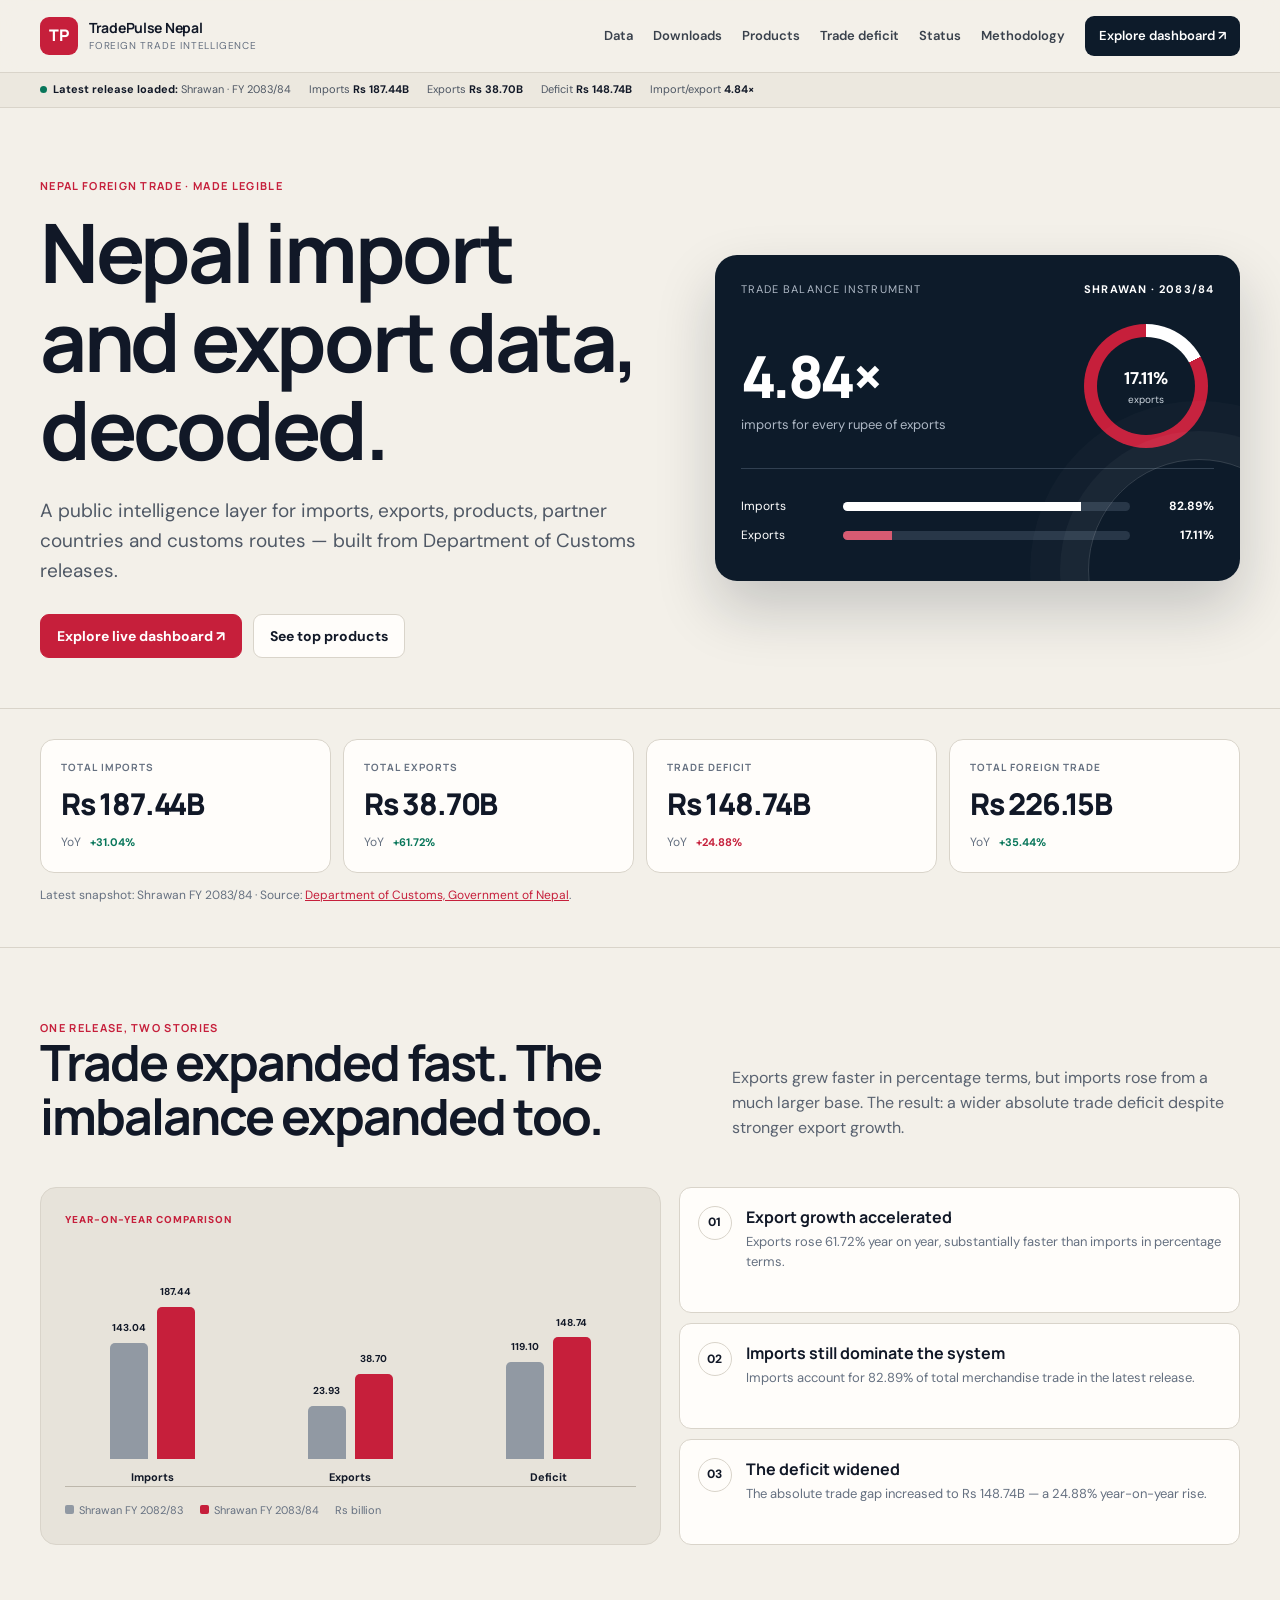
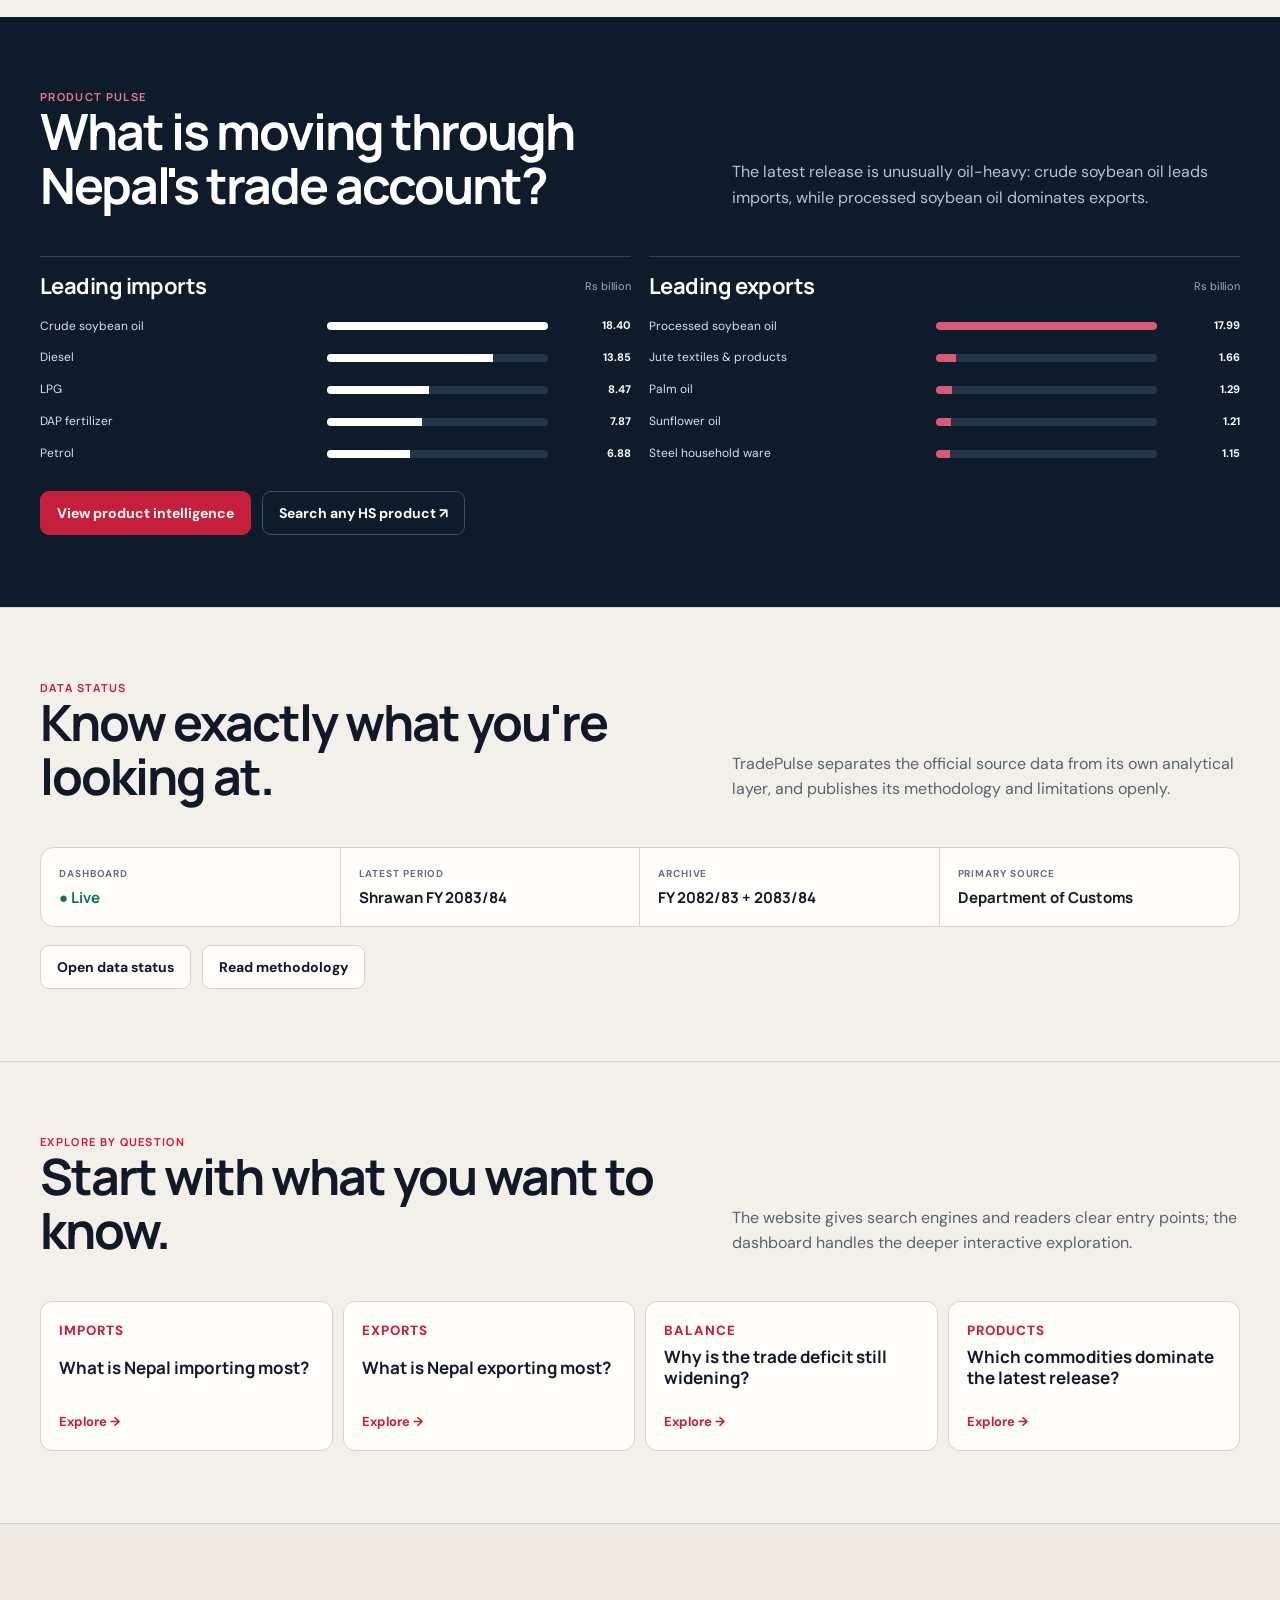
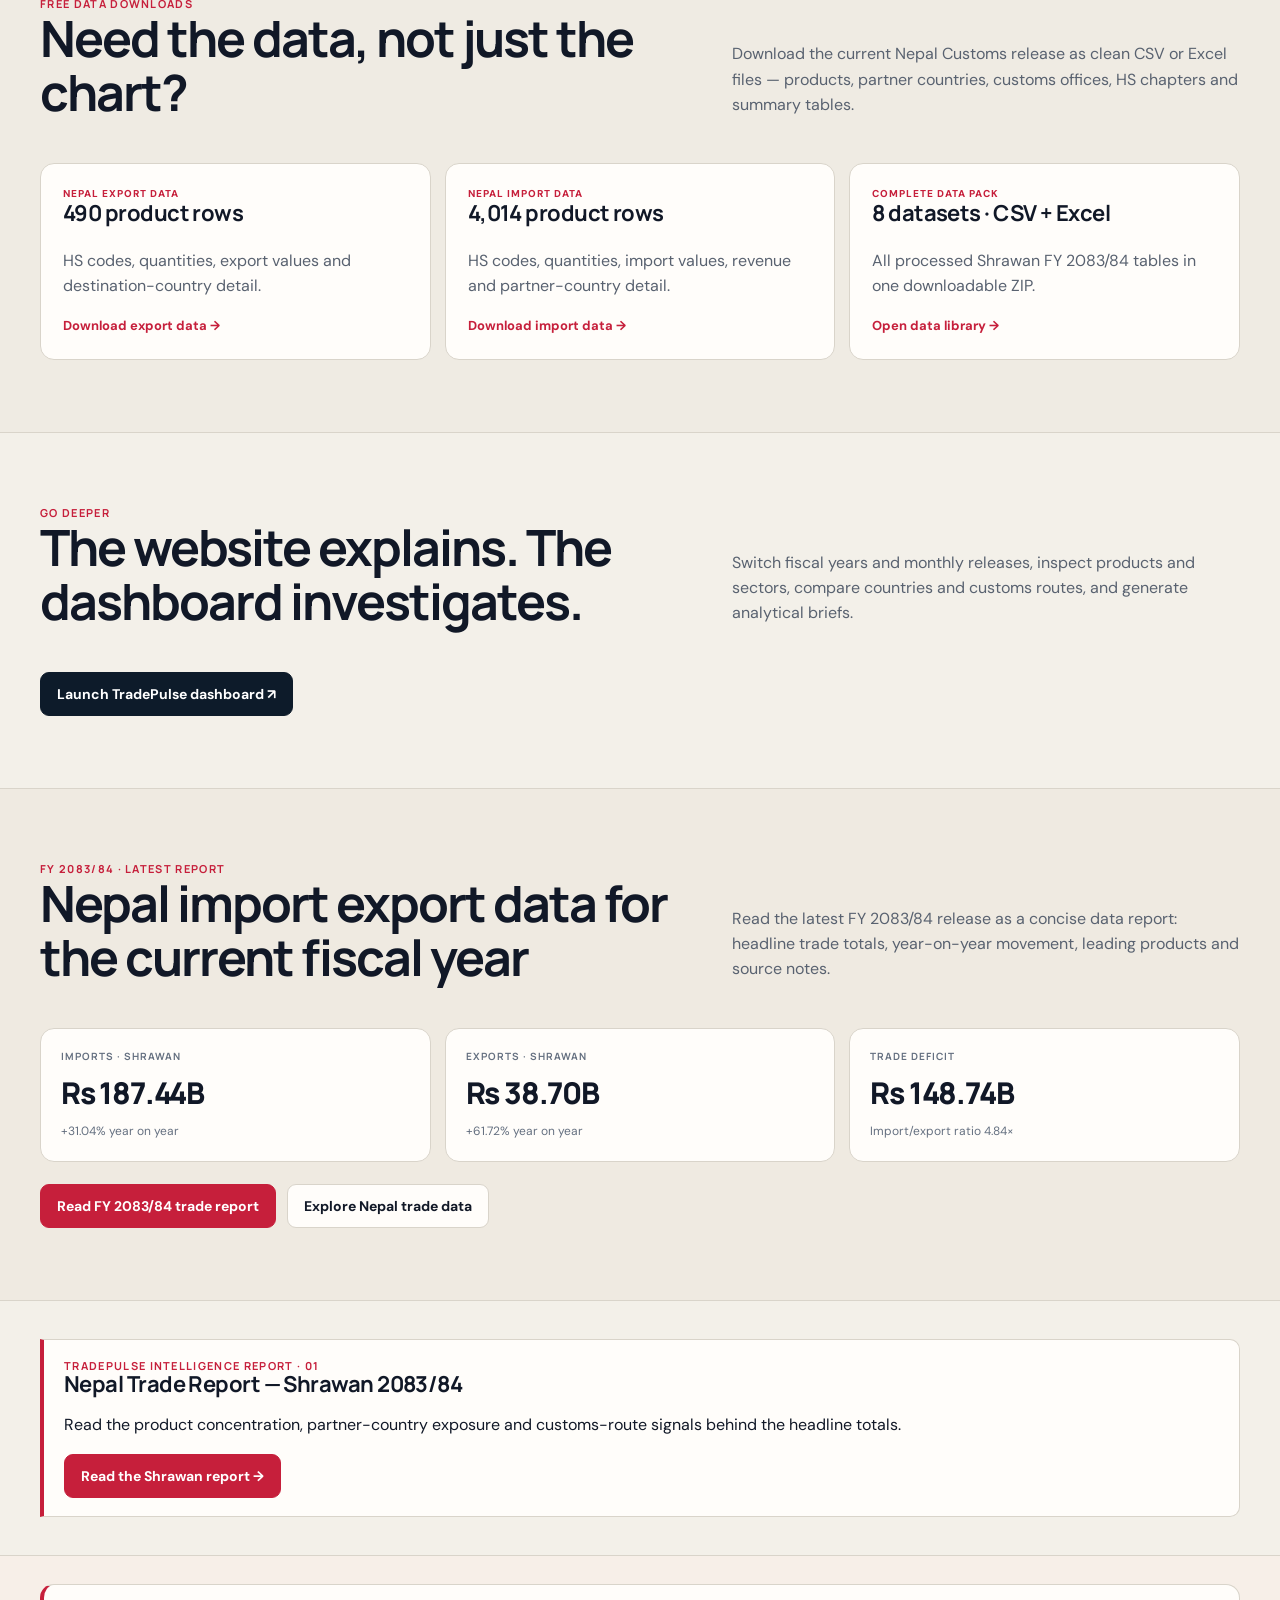
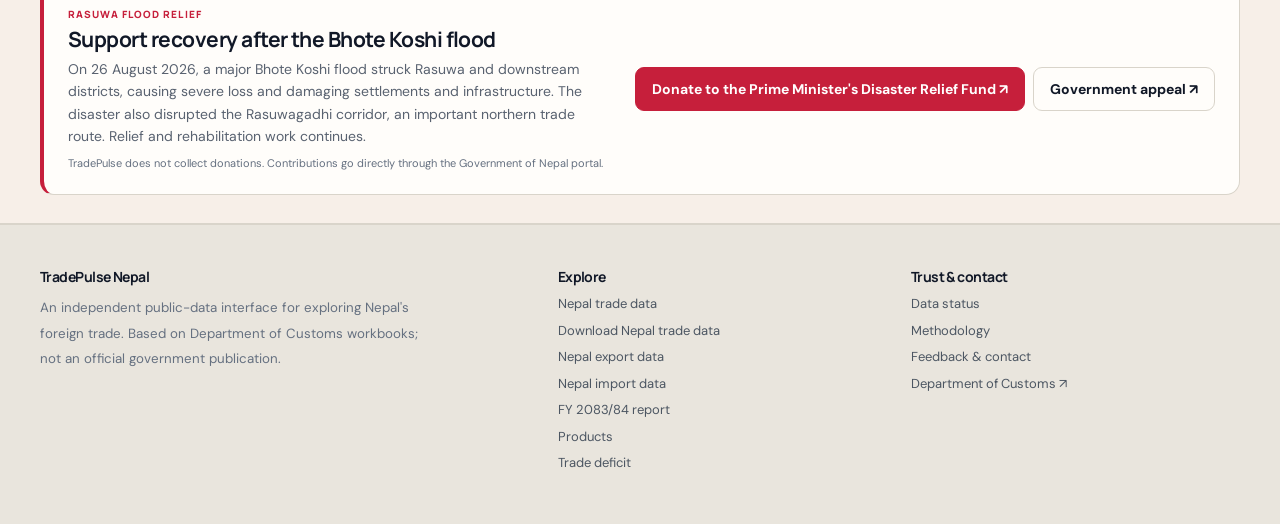
==== commit 69977245: "updates !!" ====
--- a/index.html
+++ b/index.html
@@ -1,10 +1,19 @@
 <!DOCTYPE html>
 
-<html lang="en"><head><meta charset="utf-8"/><meta content="width=device-width,initial-scale=1" name="viewport"/><title>Nepal Import Export Data 2083/84 | TradePulse Nepal</title><meta content="Explore Nepal's latest import and export data, trade deficit, top products and foreign trade statistics for FY 2083/84 from Department of Customs releases." name="description"/><link href="https://tradepulsenepal.com/" rel="canonical"/><meta content="index,follow,max-image-preview:large" name="robots"/><meta content="website" property="og:type"/><meta content="TradePulse Nepal" property="og:site_name"/><meta content="Nepal Import Export Data 2083/84 | TradePulse Nepal" property="og:title"/><meta content="Explore Nepal's latest import and export data, trade deficit, top products and foreign trade statistics for FY 2083/84 from Department of Customs releases." property="og:description"/><meta content="https://tradepulsenepal.com/" property="og:url"/><meta content="summary_large_image" name="twitter:card"/><meta content="#c61f3b" name="theme-color"/><link href="favicon.svg" rel="icon"/><link href="manifest.webmanifest" rel="manifest"/><link href="styles.css?v=20260905-4" rel="stylesheet"/><meta content="TradePulse Nepal" name="author"/><meta content="TradePulse Nepal" name="application-name"/><meta content="en_NP" property="og:locale"/><meta content="https://tradepulsenepal.com/social-preview.png" property="og:image"/><meta content="1200" property="og:image:width"/><meta content="630" property="og:image:height"/><meta content="TradePulse Nepal — Nepal import and export data" property="og:image:alt"/><meta content="Nepal Import Export Data 2083/84 | TradePulse Nepal" name="twitter:title"/><meta content="Explore Nepal's latest import and export data, trade deficit, top products and foreign trade statistics for FY 2083/84 from Department of Customs releases." name="twitter:description"/><meta content="https://tradepulsenepal.com/social-preview.png" name="twitter:image"/><script type="application/ld+json">{"@context":"https://schema.org","@graph":[{"@type":"Organization","@id":"https://tradepulsenepal.com/#organization","name":"TradePulse Nepal","url":"https://tradepulsenepal.com/","logo":{"@type":"ImageObject","url":"https://tradepulsenepal.com/social-preview.png"},"sameAs":["https://github.com/utsavhatescoding","https://linkedin.com/in/utsav-phuyal"]},{"@type":"WebSite","@id":"https://tradepulsenepal.com/#website","url":"https://tradepulsenepal.com/","name":"TradePulse Nepal","publisher":{"@id":"https://tradepulsenepal.com/#organization"},"inLanguage":"en"},{"@type":"WebPage","@id":"https://tradepulsenepal.com/#webpage","url":"https://tradepulsenepal.com/","name":"Nepal Import Export Data 2083/84 | TradePulse Nepal","description":"Explore Nepal's latest import and export data, trade deficit, top products and foreign trade statistics for FY 2083/84 from Department of Customs releases.","isPartOf":{"@id":"https://tradepulsenepal.com/#website"},"about":{"@id":"https://tradepulsenepal.com/#organization"},"inLanguage":"en","dateModified":"2026-09-05"}]}</script></head><body><header class="site-head"><div class="wrap nav"><a class="brand" href="index.html"><span class="brand-mark">TP</span><span class="brand-copy"><strong>TradePulse Nepal</strong><span>Foreign trade intelligence</span></span></a><button aria-label="Toggle navigation" class="menu">Menu</button><nav class="navlinks"><a href="nepal-trade-data.html">Data</a><a href="nepal-trade-data-download.html">Downloads</a><a href="products.html">Products</a><a href="trade-deficit.html">Trade deficit</a><a href="status.html">Status</a><a href="about.html">Methodology</a><a class="nav-cta" href="https://tradepulsenepal.streamlit.app/" rel="noopener" target="_blank">Explore dashboard ↗</a></nav></div></header><div class="ticker"><div class="wrap ticker-inner"><span><i class="live-dot"></i><b>Latest release loaded:</b> Shrawan · FY 2083/84</span><span>Imports <b>Rs 187.44B</b></span><span>Exports <b>Rs 38.70B</b></span><span>Deficit <b>Rs 148.74B</b></span><span>Import/export <b>4.84×</b></span></div></div>
+<html lang="en"><head><meta charset="utf-8"/><meta content="width=device-width,initial-scale=1" name="viewport"/><title>Nepal Import Export Data 2083/84 | TradePulse Nepal</title><meta content="Explore Nepal's latest import and export data, trade deficit, top products and foreign trade statistics for FY 2083/84 from Department of Customs releases." name="description"/><link href="https://tradepulsenepal.com/" rel="canonical"/><meta content="index,follow,max-image-preview:large" name="robots"/><meta content="website" property="og:type"/><meta content="TradePulse Nepal" property="og:site_name"/><meta content="Nepal Import Export Data 2083/84 | TradePulse Nepal" property="og:title"/><meta content="Explore Nepal's latest import and export data, trade deficit, top products and foreign trade statistics for FY 2083/84 from Department of Customs releases." property="og:description"/><meta content="https://tradepulsenepal.com/" property="og:url"/><meta content="summary_large_image" name="twitter:card"/><meta content="#c61f3b" name="theme-color"/><link href="favicon.svg" rel="icon"/><link href="manifest.webmanifest" rel="manifest"/><link href="styles.css?v=20260906-5" rel="stylesheet"/><meta content="TradePulse Nepal" name="author"/><meta content="TradePulse Nepal" name="application-name"/><meta content="en_NP" property="og:locale"/><meta content="https://tradepulsenepal.com/social-preview.png" property="og:image"/><meta content="1200" property="og:image:width"/><meta content="630" property="og:image:height"/><meta content="TradePulse Nepal — Nepal import and export data" property="og:image:alt"/><meta content="Nepal Import Export Data 2083/84 | TradePulse Nepal" name="twitter:title"/><meta content="Explore Nepal's latest import and export data, trade deficit, top products and foreign trade statistics for FY 2083/84 from Department of Customs releases." name="twitter:description"/><meta content="https://tradepulsenepal.com/social-preview.png" name="twitter:image"/><script type="application/ld+json">{"@context":"https://schema.org","@graph":[{"@type":"Organization","@id":"https://tradepulsenepal.com/#organization","name":"TradePulse Nepal","url":"https://tradepulsenepal.com/","description":"Independent public-data project that processes and explains Nepal foreign trade statistics from Department of Customs releases.","logo":{"@type":"ImageObject","url":"https://tradepulsenepal.com/social-preview.png"}},{"@type":"WebSite","@id":"https://tradepulsenepal.com/#website","url":"https://tradepulsenepal.com/","name":"TradePulse Nepal","publisher":{"@id":"https://tradepulsenepal.com/#organization"},"inLanguage":"en"},{"@type":"WebPage","@id":"https://tradepulsenepal.com/#webpage","url":"https://tradepulsenepal.com/","name":"Nepal Import Export Data 2083/84 | TradePulse Nepal","description":"Explore Nepal's latest import and export data, trade deficit, top products and foreign trade statistics for FY 2083/84 from Department of Customs releases.","isPartOf":{"@id":"https://tradepulsenepal.com/#website"},"inLanguage":"en","dateModified":"2026-09-06","publisher":{"@id":"https://tradepulsenepal.com/#organization"}}]}</script><style id="tp-relief-style">
+.relief-appeal{padding:28px 0;background:#f7efe8;border-top:1px solid var(--line);border-bottom:1px solid var(--line)}
+.relief-card{display:grid;grid-template-columns:1fr auto;gap:28px;align-items:center;background:var(--surface);border:1px solid var(--line);border-left:4px solid var(--red);border-radius:14px;padding:22px 24px}
+.relief-kicker{font:800 10px Manrope,sans-serif;letter-spacing:.11em;text-transform:uppercase;color:var(--red);margin-bottom:7px}
+.relief-card h3{margin:0 0 8px;font-size:21px}
+.relief-card p{margin:0;color:#596270;font-size:14px;max-width:820px}
+.relief-actions{display:flex;gap:8px;flex-wrap:wrap;justify-content:flex-end}
+.relief-note{margin-top:8px!important;font-size:11px!important;color:var(--muted)!important}
+@media(max-width:760px){.relief-appeal{padding:22px 0}.relief-card{grid-template-columns:1fr;gap:16px;padding:19px}.relief-actions{justify-content:flex-start}.relief-actions .btn{width:100%}}
+</style></head><body><header class="site-head"><div class="wrap nav"><a class="brand" href="index.html"><span class="brand-mark">TP</span><span class="brand-copy"><strong>TradePulse Nepal</strong><span>Foreign trade intelligence</span></span></a><button aria-label="Toggle navigation" class="menu">Menu</button><nav class="navlinks"><a href="nepal-trade-data.html">Data</a><a href="nepal-trade-data-download.html">Downloads</a><a href="products.html">Products</a><a href="trade-deficit.html">Trade deficit</a><a href="status.html">Status</a><a href="about.html">Methodology</a><a class="nav-cta" href="https://tradepulsenepal.streamlit.app/" rel="noopener" target="_blank">Explore dashboard ↗</a></nav></div></header><div class="ticker"><div class="wrap ticker-inner"><span><i class="live-dot"></i><b>Latest release loaded:</b> Shrawan · FY 2083/84</span><span>Imports <b>Rs 187.44B</b></span><span>Exports <b>Rs 38.70B</b></span><span>Deficit <b>Rs 148.74B</b></span><span>Import/export <b>4.84×</b></span></div></div>
 <main><section class="hero"><div class="wrap hero-grid"><div class="reveal"><div class="eyebrow">Nepal foreign trade · made legible</div><h1>Nepal import and export data, decoded.</h1><p class="lede">A public intelligence layer for imports, exports, products, partner countries and customs routes — built from Department of Customs releases.</p><div class="actions"><a class="btn primary" href="https://tradepulsenepal.streamlit.app/" rel="noopener" target="_blank">Explore live dashboard ↗</a><a class="btn" href="products.html">See top products</a></div></div><div aria-label="Trade composition instrument" class="instrument reveal"><div class="instrument-head"><span>Trade balance instrument</span><span class="instrument-period">Shrawan · 2083/84</span></div><div class="ratio"><div><div class="ratio-big">4.84×</div><div class="ratio-label">imports for every rupee of exports</div></div><div class="ring"><div class="ring-copy"><span><b>17.11%</b>exports</span></div></div></div><div class="meter"><div class="meter-row"><span>Imports</span><div class="meter-bar"><div class="meter-fill" style="width:82.89%"></div></div><span class="meter-value">82.89%</span></div><div class="meter-row export"><span>Exports</span><div class="meter-bar"><div class="meter-fill" style="width:17.11%"></div></div><span class="meter-value">17.11%</span></div></div></div></div></section>
 <section class="snapshot"><div class="wrap"><div class="metrics reveal"><div class="metric"><div class="metric-label">Total imports</div><div class="metric-value">Rs 187.44B</div><div class="metric-note">YoY <span class="delta up">+31.04%</span></div></div><div class="metric"><div class="metric-label">Total exports</div><div class="metric-value">Rs 38.70B</div><div class="metric-note">YoY <span class="delta up">+61.72%</span></div></div><div class="metric"><div class="metric-label">Trade deficit</div><div class="metric-value">Rs 148.74B</div><div class="metric-note">YoY <span class="delta pressure">+24.88%</span></div></div><div class="metric"><div class="metric-label">Total foreign trade</div><div class="metric-value">Rs 226.15B</div><div class="metric-note">YoY <span class="delta up">+35.44%</span></div></div></div><p class="source-note">Latest snapshot: Shrawan FY 2083/84 · Source: <a href="https://customs.gov.np/category/summary-of-business-revenue-2083-084/?page=1" rel="noopener" target="_blank">Department of Customs, Government of Nepal</a>.</p></div></section>
 <section class="section"><div class="wrap"><div class="section-head reveal"><div><div class="eyebrow">One release, two stories</div><h2>Trade expanded fast. The imbalance expanded too.</h2></div><p class="section-copy">Exports grew faster in percentage terms, but imports rose from a much larger base. The result: a wider absolute trade deficit despite stronger export growth.</p></div><div class="pulse-grid"><div class="yoy reveal"><div class="card-kicker">Year-on-year comparison</div><div class="yoy-bars"><div><div class="pair"><div class="col" style="height:61%"><span>143.04</span></div><div class="col current" style="height:80%"><span>187.44</span></div></div><div class="pair-label">Imports</div></div><div><div class="pair"><div class="col" style="height:28%"><span>23.93</span></div><div class="col current" style="height:45%"><span>38.70</span></div></div><div class="pair-label">Exports</div></div><div><div class="pair"><div class="col" style="height:51%"><span>119.10</span></div><div class="col current" style="height:64%"><span>148.74</span></div></div><div class="pair-label">Deficit</div></div></div><div class="legend"><span><i class="swatch old"></i>Shrawan FY 2082/83</span><span><i class="swatch new"></i>Shrawan FY 2083/84</span><span>Rs billion</span></div></div><div class="signal-stack reveal"><div class="signal"><span class="signal-no">01</span><div><strong>Export growth accelerated</strong><p>Exports rose 61.72% year on year, substantially faster than imports in percentage terms.</p></div></div><div class="signal"><span class="signal-no">02</span><div><strong>Imports still dominate the system</strong><p>Imports account for 82.89% of total merchandise trade in the latest release.</p></div></div><div class="signal"><span class="signal-no">03</span><div><strong>The deficit widened</strong><p>The absolute trade gap increased to Rs 148.74B — a 24.88% year-on-year rise.</p></div></div></div></div></div></section>
 <section class="dark-section"><div class="wrap"><div class="section-head reveal"><div><div class="eyebrow" style="color:#e9788c">Product pulse</div><h2>What is moving through Nepal's trade account?</h2></div><p class="section-copy">The latest release is unusually oil-heavy: crude soybean oil leads imports, while processed soybean oil dominates exports.</p></div><div class="product-grid"><div class="product-panel reveal"><div class="panel-head"><h3>Leading imports</h3><span>Rs billion</span></div><div class="bars"><div class="bar-row"><span class="bar-name">Crude soybean oil</span><div class="bar-track"><div class="bar-fill" style="width:100%"></div></div><span class="bar-val">18.40</span></div><div class="bar-row"><span class="bar-name">Diesel</span><div class="bar-track"><div class="bar-fill" style="width:75.3%"></div></div><span class="bar-val">13.85</span></div><div class="bar-row"><span class="bar-name">LPG</span><div class="bar-track"><div class="bar-fill" style="width:46.0%"></div></div><span class="bar-val">8.47</span></div><div class="bar-row"><span class="bar-name">DAP fertilizer</span><div class="bar-track"><div class="bar-fill" style="width:42.8%"></div></div><span class="bar-val">7.87</span></div><div class="bar-row"><span class="bar-name">Petrol</span><div class="bar-track"><div class="bar-fill" style="width:37.4%"></div></div><span class="bar-val">6.88</span></div></div></div><div class="product-panel export-bars reveal"><div class="panel-head"><h3>Leading exports</h3><span>Rs billion</span></div><div class="bars"><div class="bar-row"><span class="bar-name">Processed soybean oil</span><div class="bar-track"><div class="bar-fill" style="width:100%"></div></div><span class="bar-val">17.99</span></div><div class="bar-row"><span class="bar-name">Jute textiles &amp; products</span><div class="bar-track"><div class="bar-fill" style="width:9.2%"></div></div><span class="bar-val">1.66</span></div><div class="bar-row"><span class="bar-name">Palm oil</span><div class="bar-track"><div class="bar-fill" style="width:7.2%"></div></div><span class="bar-val">1.29</span></div><div class="bar-row"><span class="bar-name">Sunflower oil</span><div class="bar-track"><div class="bar-fill" style="width:6.7%"></div></div><span class="bar-val">1.21</span></div><div class="bar-row"><span class="bar-name">Steel household ware</span><div class="bar-track"><div class="bar-fill" style="width:6.4%"></div></div><span class="bar-val">1.15</span></div></div></div></div><div class="actions" style="margin-top:28px"><a class="btn primary" href="products.html">View product intelligence</a><a class="btn" href="https://tradepulsenepal.streamlit.app/" rel="noopener" style="color:#fff;border-color:#405062;background:transparent" target="_blank">Search any HS product ↗</a></div></div></section>
 <section class="section"><div class="wrap"><div class="section-head reveal"><div><div class="eyebrow">Data status</div><h2>Know exactly what you're looking at.</h2></div><p class="section-copy">TradePulse separates the official source data from its own analytical layer, and publishes its methodology and limitations openly.</p></div><div class="status-strip reveal"><div class="status-cell"><span>Dashboard</span><strong class="ok">● Live</strong></div><div class="status-cell"><span>Latest period</span><strong>Shrawan FY 2083/84</strong></div><div class="status-cell"><span>Archive</span><strong>FY 2082/83 + 2083/84</strong></div><div class="status-cell"><span>Primary source</span><strong>Department of Customs</strong></div></div><div class="actions" style="margin-top:18px"><a class="btn" href="status.html">Open data status</a><a class="btn" href="about.html">Read methodology</a></div></div></section>
 <section class="section"><div class="wrap"><div class="section-head reveal"><div><div class="eyebrow">Explore by question</div><h2>Start with what you want to know.</h2></div><p class="section-copy">The website gives search engines and readers clear entry points; the dashboard handles the deeper interactive exploration.</p></div><div class="question-grid reveal"><a class="question" href="imports.html"><small>Imports</small><strong>What is Nepal importing most?</strong><span class="arrow">Explore →</span></a><a class="question" href="exports.html"><small>Exports</small><strong>What is Nepal exporting most?</strong><span class="arrow">Explore →</span></a><a class="question" href="trade-deficit.html"><small>Balance</small><strong>Why is the trade deficit still widening?</strong><span class="arrow">Explore →</span></a><a class="question" href="products.html"><small>Products</small><strong>Which commodities dominate the latest release?</strong><span class="arrow">Explore →</span></a></div></div></section>
-<section class="section data-promo"><div class="wrap"><div class="section-head"><div><div class="eyebrow">Free data downloads</div><h2>Need the data, not just the chart?</h2></div><p class="section-copy">Download the current Nepal Customs release as clean CSV or Excel files — products, partner countries, customs offices, HS chapters and summary tables.</p></div><div class="grid3"><a class="card link-card" href="nepal-export-data.html"><div class="card-kicker">Nepal export data</div><h3>490 product rows</h3><p>HS codes, quantities, export values and destination-country detail.</p><div class="arrow">Download export data →</div></a><a class="card link-card" href="nepal-import-data.html"><div class="card-kicker">Nepal import data</div><h3>4,014 product rows</h3><p>HS codes, quantities, import values, revenue and partner-country detail.</p><div class="arrow">Download import data →</div></a><a class="card link-card" href="nepal-trade-data-download.html"><div class="card-kicker">Complete data pack</div><h3>8 datasets · CSV + Excel</h3><p>All processed Shrawan FY 2083/84 tables in one downloadable ZIP.</p><div class="arrow">Open data library →</div></a></div></div></section><section class="section"><div class="wrap"><div class="section-head reveal"><div><div class="eyebrow">Go deeper</div><h2>The website explains. The dashboard investigates.</h2></div><p class="section-copy">Switch fiscal years and monthly releases, inspect products and sectors, compare countries and customs routes, and generate analytical briefs.</p></div><a class="btn dark" href="https://tradepulsenepal.streamlit.app/" rel="noopener" target="_blank">Launch TradePulse dashboard ↗</a></div></section><section class="section seo-release"><div class="wrap"><div class="section-head reveal"><div><div class="eyebrow">FY 2083/84 · latest report</div><h2>Nepal import export data for the current fiscal year</h2></div><p class="section-copy">Read the latest FY 2083/84 release as a concise data report: headline trade totals, year-on-year movement, leading products and source notes.</p></div><div class="grid3 reveal"><div class="metric"><div class="metric-label">Imports · Shrawan</div><div class="metric-value">Rs 187.44B</div><div class="metric-note">+31.04% year on year</div></div><div class="metric"><div class="metric-label">Exports · Shrawan</div><div class="metric-value">Rs 38.70B</div><div class="metric-note">+61.72% year on year</div></div><div class="metric"><div class="metric-label">Trade deficit</div><div class="metric-value">Rs 148.74B</div><div class="metric-note">Import/export ratio 4.84×</div></div></div><div class="actions" style="margin-top:22px"><a class="btn primary" href="nepal-trade-data-2083-84.html">Read FY 2083/84 trade report</a><a class="btn" href="nepal-trade-data.html">Explore Nepal trade data</a></div></div></section><section class="section compact-seo"><div class="wrap"><div class="callout"><div class="eyebrow">TradePulse Intelligence Report · 01</div><h3>Nepal Trade Report — Shrawan 2083/84</h3><p>Read the product concentration, partner-country exposure and customs-route signals behind the headline totals.</p><a class="btn primary" href="shrawan-2083-84-trade-report.html">Read the Shrawan report →</a></div></div></section></main><footer class="footer"><div class="wrap footer-grid"><div class="footer-brand"><h4>TradePulse Nepal</h4><small>An independent public-data interface for exploring Nepal's foreign trade. Based on Department of Customs workbooks; not an official government publication.</small></div><div><h4>Explore</h4><a href="nepal-trade-data.html">Nepal trade data</a><a href="nepal-trade-data-download.html">Download Nepal trade data</a><a href="nepal-export-data.html">Nepal export data</a><a href="nepal-import-data.html">Nepal import data</a><a href="nepal-trade-data-2083-84.html">FY 2083/84 report</a><a href="products.html">Products</a><a href="trade-deficit.html">Trade deficit</a></div><div><h4>Trust &amp; contact</h4><a href="status.html">Data status</a><a href="about.html">Methodology</a><a href="about.html#feedback">Feedback &amp; contact</a><a href="https://customs.gov.np/category/summary-of-business-revenue-2083-084/?page=1" rel="noopener" target="_blank">Department of Customs ↗</a></div></div></footer><script src="script.js?v=20260905-4"></script></body></html>+<section class="section data-promo"><div class="wrap"><div class="section-head"><div><div class="eyebrow">Free data downloads</div><h2>Need the data, not just the chart?</h2></div><p class="section-copy">Download the current Nepal Customs release as clean CSV or Excel files — products, partner countries, customs offices, HS chapters and summary tables.</p></div><div class="grid3"><a class="card link-card" href="nepal-export-data.html"><div class="card-kicker">Nepal export data</div><h3>490 product rows</h3><p>HS codes, quantities, export values and destination-country detail.</p><div class="arrow">Download export data →</div></a><a class="card link-card" href="nepal-import-data.html"><div class="card-kicker">Nepal import data</div><h3>4,014 product rows</h3><p>HS codes, quantities, import values, revenue and partner-country detail.</p><div class="arrow">Download import data →</div></a><a class="card link-card" href="nepal-trade-data-download.html"><div class="card-kicker">Complete data pack</div><h3>8 datasets · CSV + Excel</h3><p>All processed Shrawan FY 2083/84 tables in one downloadable ZIP.</p><div class="arrow">Open data library →</div></a></div></div></section><section class="section"><div class="wrap"><div class="section-head reveal"><div><div class="eyebrow">Go deeper</div><h2>The website explains. The dashboard investigates.</h2></div><p class="section-copy">Switch fiscal years and monthly releases, inspect products and sectors, compare countries and customs routes, and generate analytical briefs.</p></div><a class="btn dark" href="https://tradepulsenepal.streamlit.app/" rel="noopener" target="_blank">Launch TradePulse dashboard ↗</a></div></section><section class="section seo-release"><div class="wrap"><div class="section-head reveal"><div><div class="eyebrow">FY 2083/84 · latest report</div><h2>Nepal import export data for the current fiscal year</h2></div><p class="section-copy">Read the latest FY 2083/84 release as a concise data report: headline trade totals, year-on-year movement, leading products and source notes.</p></div><div class="grid3 reveal"><div class="metric"><div class="metric-label">Imports · Shrawan</div><div class="metric-value">Rs 187.44B</div><div class="metric-note">+31.04% year on year</div></div><div class="metric"><div class="metric-label">Exports · Shrawan</div><div class="metric-value">Rs 38.70B</div><div class="metric-note">+61.72% year on year</div></div><div class="metric"><div class="metric-label">Trade deficit</div><div class="metric-value">Rs 148.74B</div><div class="metric-note">Import/export ratio 4.84×</div></div></div><div class="actions" style="margin-top:22px"><a class="btn primary" href="nepal-trade-data-2083-84.html">Read FY 2083/84 trade report</a><a class="btn" href="nepal-trade-data.html">Explore Nepal trade data</a></div></div></section><section class="section compact-seo"><div class="wrap"><div class="callout"><div class="eyebrow">TradePulse Intelligence Report · 01</div><h3>Nepal Trade Report — Shrawan 2083/84</h3><p>Read the product concentration, partner-country exposure and customs-route signals behind the headline totals.</p><a class="btn primary" href="shrawan-2083-84-trade-report.html">Read the Shrawan report →</a></div></div></section></main><section class="relief-appeal" aria-label="Rasuwa flood relief appeal"><div class="wrap"><div class="relief-card"><div><div class="relief-kicker">Rasuwa flood relief</div><h3>Support recovery after the Bhote Koshi flood</h3><p>On 26 August 2026, a major Bhote Koshi flood struck Rasuwa and downstream districts, causing severe loss and damaging settlements and infrastructure. The disaster also disrupted the Rasuwagadhi corridor, an important northern trade route. Relief and rehabilitation work continues.</p><p class="relief-note">TradePulse does not collect donations. Contributions go directly through the Government of Nepal portal.</p></div><div class="relief-actions"><a class="btn primary" href="https://pmdrf.nchl.com.np/" target="_blank" rel="noopener">Donate to the Prime Minister's Disaster Relief Fund ↗</a><a class="btn" href="https://www.moha.gov.np/en/post/ha-ra-tha-ka-apa-l-11" target="_blank" rel="noopener">Government appeal ↗</a></div></div></div></section><footer class="footer"><div class="wrap footer-grid"><div class="footer-brand"><h4>TradePulse Nepal</h4><small>An independent public-data interface for exploring Nepal's foreign trade. Based on Department of Customs workbooks; not an official government publication.</small></div><div><h4>Explore</h4><a href="nepal-trade-data.html">Nepal trade data</a><a href="nepal-trade-data-download.html">Download Nepal trade data</a><a href="nepal-export-data.html">Nepal export data</a><a href="nepal-import-data.html">Nepal import data</a><a href="nepal-trade-data-2083-84.html">FY 2083/84 report</a><a href="products.html">Products</a><a href="trade-deficit.html">Trade deficit</a></div><div><h4>Trust &amp; contact</h4><a href="status.html">Data status</a><a href="about.html">Methodology</a><a href="about.html#feedback">Feedback &amp; contact</a><a href="https://customs.gov.np/category/summary-of-business-revenue-2083-084/?page=1" rel="noopener" target="_blank">Department of Customs ↗</a></div></div></footer><script src="script.js?v=20260906-5"></script></body></html>
--- a/styles.css
+++ b/styles.css
@@ -78,3 +78,15 @@
 @media(max-width:980px){.dataset-grid{grid-template-columns:1fr}}
 @media(max-width:760px){.dataset-card{padding:19px}.dataset-card>p{min-height:0}.dataset-card-head{gap:10px}.dataset-actions{display:grid;grid-template-columns:1fr 1fr}.dataset-actions .btn{width:100%;text-align:center}.preview-scroll{margin-left:-4px;margin-right:-4px}.direction-grid .complete-card{grid-column:auto}}
 @media(max-width:480px){.dataset-actions{grid-template-columns:1fr}.format-badges{max-width:92px}.dataset-card-head h3{font-size:19px}}
+
+
+/* AI discoverability / provenance layer */
+.source-citation-card{border:1px solid rgba(20,27,45,.14);background:#fff;border-radius:18px;padding:24px;box-shadow:0 8px 24px rgba(20,27,45,.05)}
+.source-citation-card h2{margin:0 0 16px;font-size:clamp(1.35rem,2vw,1.8rem)}
+.source-meta-grid{display:grid;grid-template-columns:repeat(4,minmax(0,1fr));gap:12px;margin:0 0 18px}
+.source-meta-item{border:1px solid rgba(20,27,45,.10);border-radius:12px;padding:12px 14px;background:rgba(247,247,245,.7)}
+.source-meta-item strong{display:block;font-size:.74rem;letter-spacing:.05em;text-transform:uppercase;color:#6c7280;margin-bottom:5px}
+.source-meta-item span{display:block;font-weight:700;line-height:1.35}
+.compact-citation{margin-top:16px}
+@media (max-width:900px){.source-meta-grid{grid-template-columns:repeat(2,minmax(0,1fr))}}
+@media (max-width:560px){.source-citation-card{padding:18px}.source-meta-grid{grid-template-columns:1fr}}
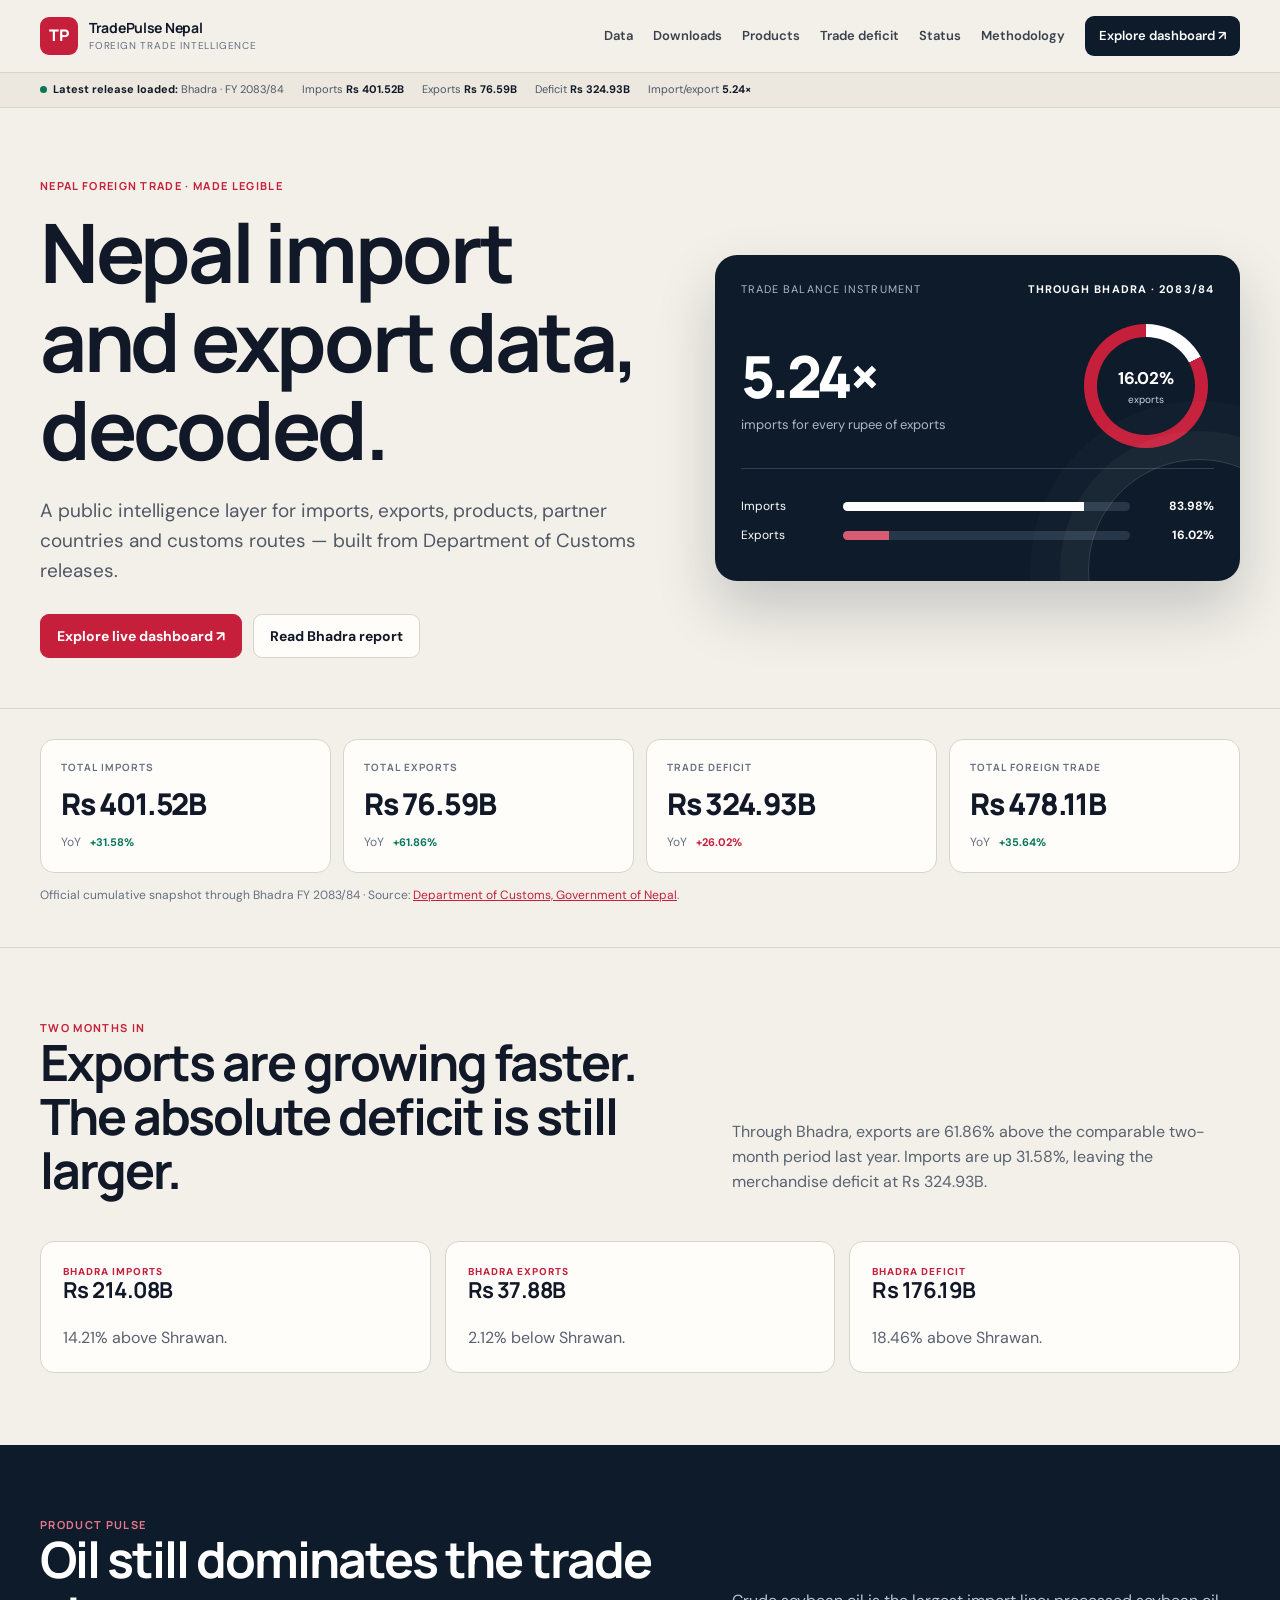
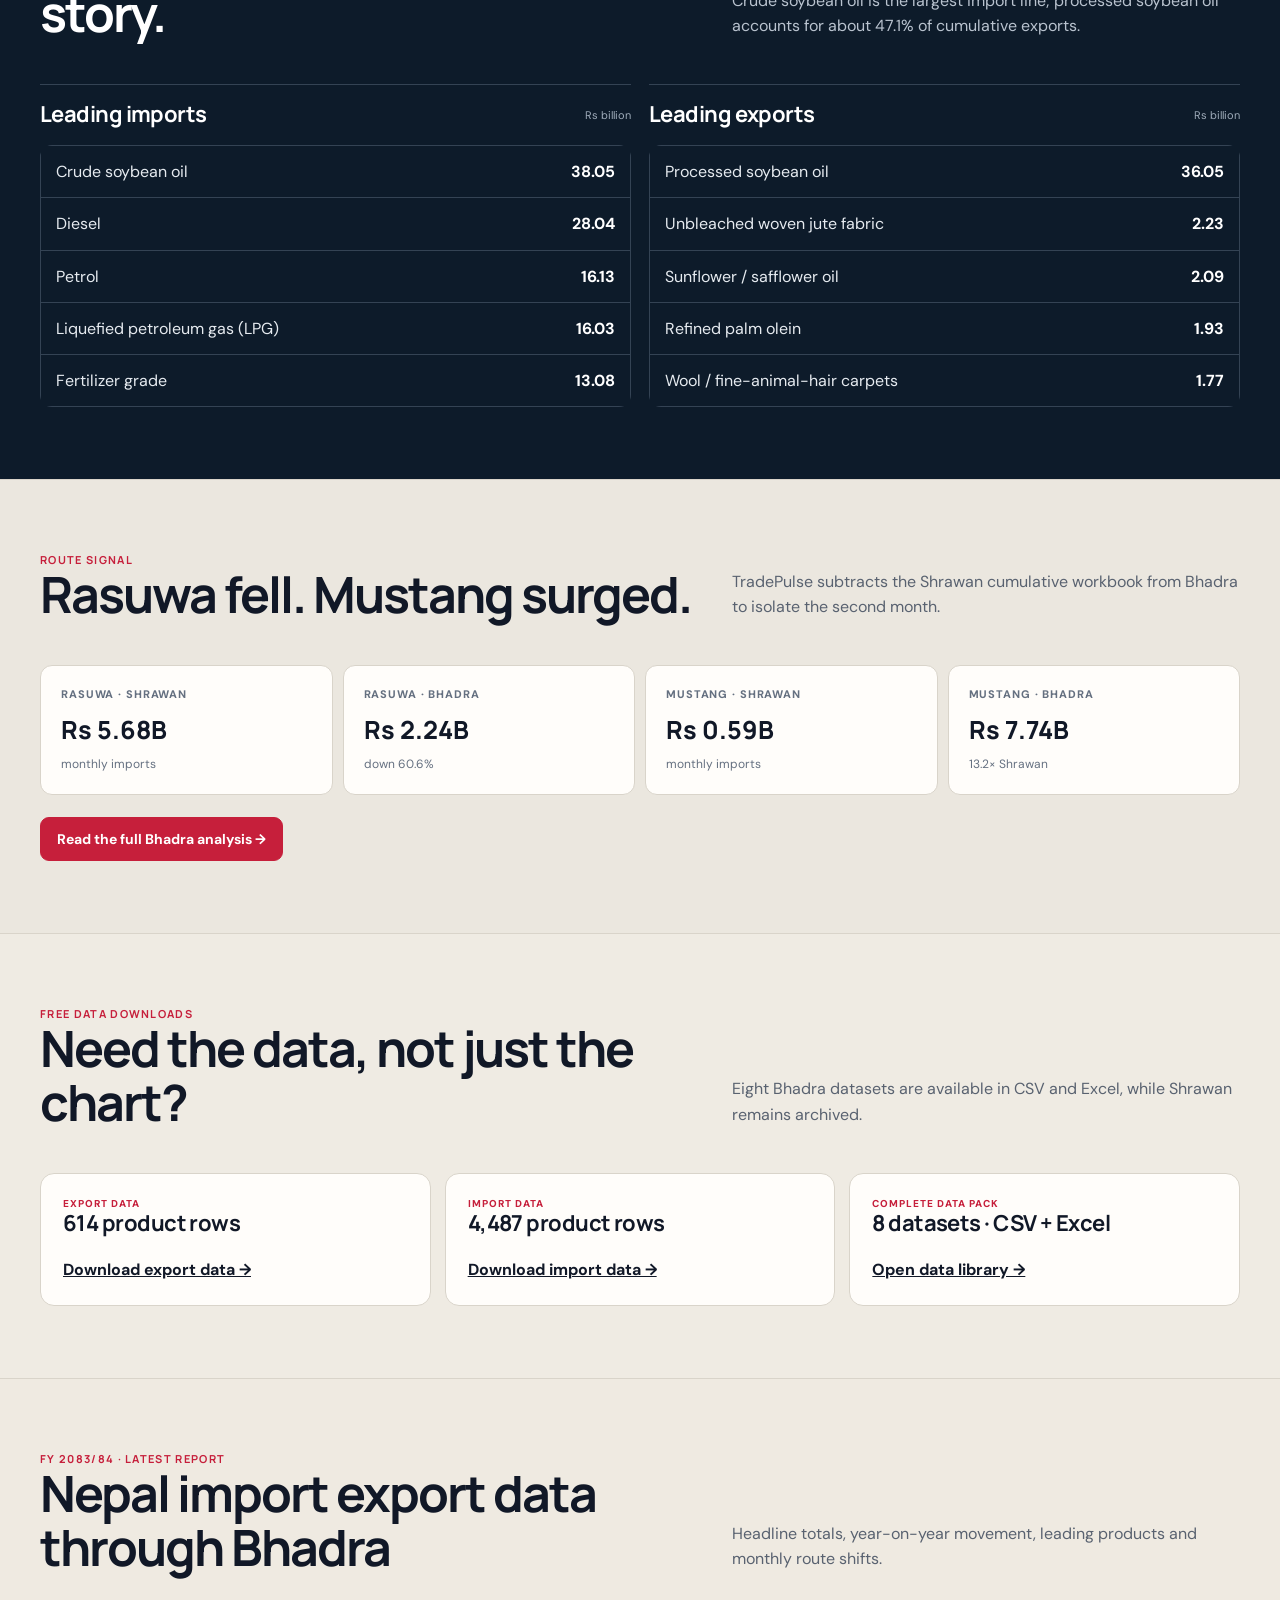
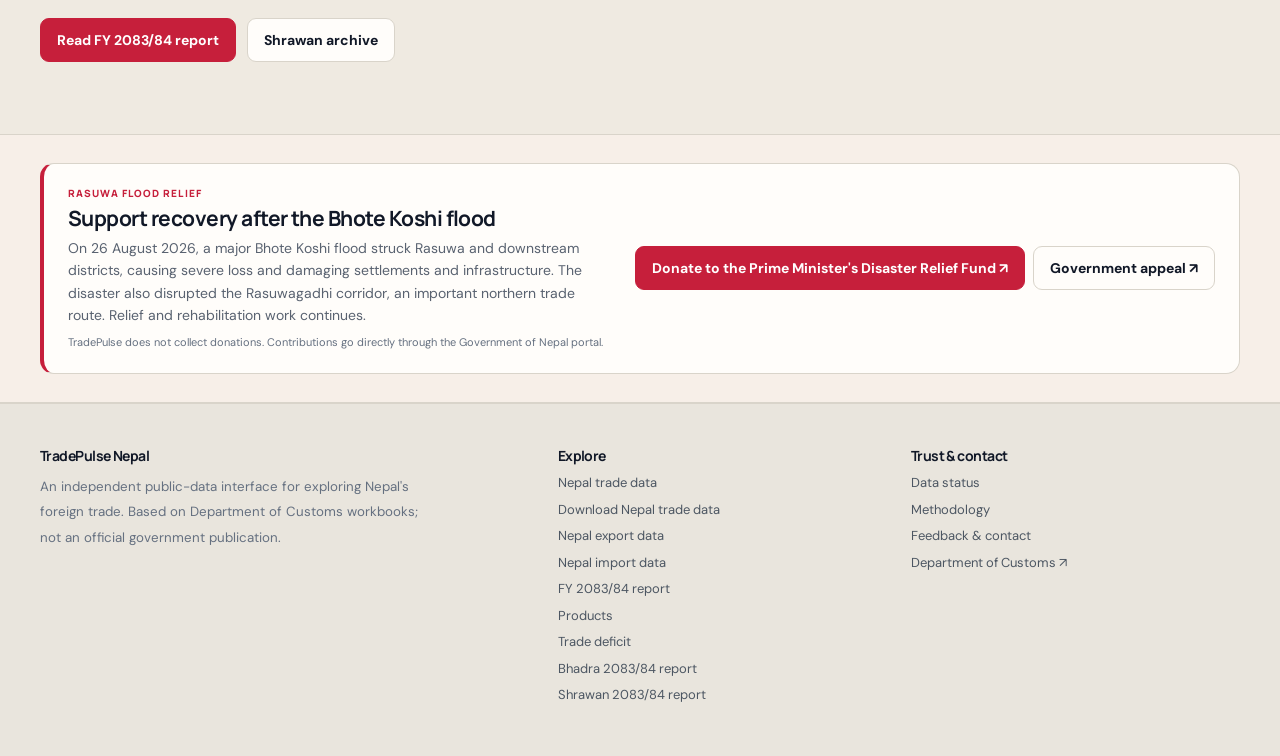
==== commit 6e9809e2: "Add files via upload" ====
--- a/index.html
+++ b/index.html
@@ -1,19 +1,17 @@
 <!DOCTYPE html>
 
-<html lang="en"><head><meta charset="utf-8"/><meta content="width=device-width,initial-scale=1" name="viewport"/><title>Nepal Import Export Data 2083/84 | TradePulse Nepal</title><meta content="Explore Nepal's latest import and export data, trade deficit, top products and foreign trade statistics for FY 2083/84 from Department of Customs releases." name="description"/><link href="https://tradepulsenepal.com/" rel="canonical"/><meta content="index,follow,max-image-preview:large" name="robots"/><meta content="website" property="og:type"/><meta content="TradePulse Nepal" property="og:site_name"/><meta content="Nepal Import Export Data 2083/84 | TradePulse Nepal" property="og:title"/><meta content="Explore Nepal's latest import and export data, trade deficit, top products and foreign trade statistics for FY 2083/84 from Department of Customs releases." property="og:description"/><meta content="https://tradepulsenepal.com/" property="og:url"/><meta content="summary_large_image" name="twitter:card"/><meta content="#c61f3b" name="theme-color"/><link href="favicon.svg" rel="icon"/><link href="manifest.webmanifest" rel="manifest"/><link href="styles.css?v=20260906-5" rel="stylesheet"/><meta content="TradePulse Nepal" name="author"/><meta content="TradePulse Nepal" name="application-name"/><meta content="en_NP" property="og:locale"/><meta content="https://tradepulsenepal.com/social-preview.png" property="og:image"/><meta content="1200" property="og:image:width"/><meta content="630" property="og:image:height"/><meta content="TradePulse Nepal — Nepal import and export data" property="og:image:alt"/><meta content="Nepal Import Export Data 2083/84 | TradePulse Nepal" name="twitter:title"/><meta content="Explore Nepal's latest import and export data, trade deficit, top products and foreign trade statistics for FY 2083/84 from Department of Customs releases." name="twitter:description"/><meta content="https://tradepulsenepal.com/social-preview.png" name="twitter:image"/><script type="application/ld+json">{"@context":"https://schema.org","@graph":[{"@type":"Organization","@id":"https://tradepulsenepal.com/#organization","name":"TradePulse Nepal","url":"https://tradepulsenepal.com/","description":"Independent public-data project that processes and explains Nepal foreign trade statistics from Department of Customs releases.","logo":{"@type":"ImageObject","url":"https://tradepulsenepal.com/social-preview.png"}},{"@type":"WebSite","@id":"https://tradepulsenepal.com/#website","url":"https://tradepulsenepal.com/","name":"TradePulse Nepal","publisher":{"@id":"https://tradepulsenepal.com/#organization"},"inLanguage":"en"},{"@type":"WebPage","@id":"https://tradepulsenepal.com/#webpage","url":"https://tradepulsenepal.com/","name":"Nepal Import Export Data 2083/84 | TradePulse Nepal","description":"Explore Nepal's latest import and export data, trade deficit, top products and foreign trade statistics for FY 2083/84 from Department of Customs releases.","isPartOf":{"@id":"https://tradepulsenepal.com/#website"},"inLanguage":"en","dateModified":"2026-09-06","publisher":{"@id":"https://tradepulsenepal.com/#organization"}}]}</script><style id="tp-relief-style">
-.relief-appeal{padding:28px 0;background:#f7efe8;border-top:1px solid var(--line);border-bottom:1px solid var(--line)}
+<html lang="en"><head><meta charset="utf-8"/><meta content="width=device-width,initial-scale=1" name="viewport"/><title>Nepal Import Export Data 2083/84 | TradePulse Nepal</title><meta content="Explore Nepal's latest import and export data through Bhadra FY 2083/84, with trade deficit, products, partner countries, customs routes and free datasets." name="description"/><link href="https://tradepulsenepal.com/" rel="canonical"/><meta content="index,follow,max-image-preview:large" name="robots"/><meta content="website" property="og:type"/><meta content="TradePulse Nepal" property="og:site_name"/><meta content="Nepal Import Export Data 2083/84 | TradePulse Nepal" property="og:title"/><meta content="Explore Nepal's latest import and export data through Bhadra FY 2083/84, with trade deficit, products, partner countries, customs routes and free datasets." property="og:description"/><meta content="https://tradepulsenepal.com/" property="og:url"/><meta content="summary_large_image" name="twitter:card"/><meta content="#c61f3b" name="theme-color"/><link href="favicon.svg" rel="icon"/><link href="manifest.webmanifest" rel="manifest"/><link href="styles.css?v=20260906-5" rel="stylesheet"/><meta content="TradePulse Nepal" name="author"/><meta content="TradePulse Nepal" name="application-name"/><meta content="en_NP" property="og:locale"/><meta content="https://tradepulsenepal.com/social-preview.png" property="og:image"/><meta content="1200" property="og:image:width"/><meta content="630" property="og:image:height"/><meta content="TradePulse Nepal — Nepal import and export data" property="og:image:alt"/><meta content="Nepal Import Export Data 2083/84 | TradePulse Nepal" name="twitter:title"/><meta content="Explore Nepal's latest import and export data through Bhadra FY 2083/84, with trade deficit, products, partner countries, customs routes and free datasets." name="twitter:description"/><meta content="https://tradepulsenepal.com/social-preview.png" name="twitter:image"/><script type="application/ld+json">{"@context":"https://schema.org","@graph":[{"@type":"Organization","@id":"https://tradepulsenepal.com/#organization","name":"TradePulse Nepal","url":"https://tradepulsenepal.com/","description":"Independent public-data project that processes and explains Nepal foreign trade statistics from Department of Customs releases."},{"@type":"WebSite","@id":"https://tradepulsenepal.com/#website","url":"https://tradepulsenepal.com/","name":"TradePulse Nepal","publisher":{"@id":"https://tradepulsenepal.com/#organization"},"inLanguage":"en"},{"@type":"WebPage","@id":"https://tradepulsenepal.com/#webpage","url":"https://tradepulsenepal.com/","name":"Nepal Import Export Data 2083/84 | TradePulse Nepal","description":"Explore Nepal's latest import and export data through Bhadra FY 2083/84, with trade deficit, products, partner countries, customs routes and free datasets.","isPartOf":{"@id":"https://tradepulsenepal.com/#website"},"dateModified":"2026-09-28","publisher":{"@id":"https://tradepulsenepal.com/#organization"},"inLanguage":"en"}]}</script><style id="tp-relief-style">.relief-appeal{padding:28px 0;background:#f7efe8;border-top:1px solid var(--line);border-bottom:1px solid var(--line)}
 .relief-card{display:grid;grid-template-columns:1fr auto;gap:28px;align-items:center;background:var(--surface);border:1px solid var(--line);border-left:4px solid var(--red);border-radius:14px;padding:22px 24px}
 .relief-kicker{font:800 10px Manrope,sans-serif;letter-spacing:.11em;text-transform:uppercase;color:var(--red);margin-bottom:7px}
-.relief-card h3{margin:0 0 8px;font-size:21px}
-.relief-card p{margin:0;color:#596270;font-size:14px;max-width:820px}
-.relief-actions{display:flex;gap:8px;flex-wrap:wrap;justify-content:flex-end}
-.relief-note{margin-top:8px!important;font-size:11px!important;color:var(--muted)!important}
-@media(max-width:760px){.relief-appeal{padding:22px 0}.relief-card{grid-template-columns:1fr;gap:16px;padding:19px}.relief-actions{justify-content:flex-start}.relief-actions .btn{width:100%}}
-</style></head><body><header class="site-head"><div class="wrap nav"><a class="brand" href="index.html"><span class="brand-mark">TP</span><span class="brand-copy"><strong>TradePulse Nepal</strong><span>Foreign trade intelligence</span></span></a><button aria-label="Toggle navigation" class="menu">Menu</button><nav class="navlinks"><a href="nepal-trade-data.html">Data</a><a href="nepal-trade-data-download.html">Downloads</a><a href="products.html">Products</a><a href="trade-deficit.html">Trade deficit</a><a href="status.html">Status</a><a href="about.html">Methodology</a><a class="nav-cta" href="https://tradepulsenepal.streamlit.app/" rel="noopener" target="_blank">Explore dashboard ↗</a></nav></div></header><div class="ticker"><div class="wrap ticker-inner"><span><i class="live-dot"></i><b>Latest release loaded:</b> Shrawan · FY 2083/84</span><span>Imports <b>Rs 187.44B</b></span><span>Exports <b>Rs 38.70B</b></span><span>Deficit <b>Rs 148.74B</b></span><span>Import/export <b>4.84×</b></span></div></div>
-<main><section class="hero"><div class="wrap hero-grid"><div class="reveal"><div class="eyebrow">Nepal foreign trade · made legible</div><h1>Nepal import and export data, decoded.</h1><p class="lede">A public intelligence layer for imports, exports, products, partner countries and customs routes — built from Department of Customs releases.</p><div class="actions"><a class="btn primary" href="https://tradepulsenepal.streamlit.app/" rel="noopener" target="_blank">Explore live dashboard ↗</a><a class="btn" href="products.html">See top products</a></div></div><div aria-label="Trade composition instrument" class="instrument reveal"><div class="instrument-head"><span>Trade balance instrument</span><span class="instrument-period">Shrawan · 2083/84</span></div><div class="ratio"><div><div class="ratio-big">4.84×</div><div class="ratio-label">imports for every rupee of exports</div></div><div class="ring"><div class="ring-copy"><span><b>17.11%</b>exports</span></div></div></div><div class="meter"><div class="meter-row"><span>Imports</span><div class="meter-bar"><div class="meter-fill" style="width:82.89%"></div></div><span class="meter-value">82.89%</span></div><div class="meter-row export"><span>Exports</span><div class="meter-bar"><div class="meter-fill" style="width:17.11%"></div></div><span class="meter-value">17.11%</span></div></div></div></div></section>
-<section class="snapshot"><div class="wrap"><div class="metrics reveal"><div class="metric"><div class="metric-label">Total imports</div><div class="metric-value">Rs 187.44B</div><div class="metric-note">YoY <span class="delta up">+31.04%</span></div></div><div class="metric"><div class="metric-label">Total exports</div><div class="metric-value">Rs 38.70B</div><div class="metric-note">YoY <span class="delta up">+61.72%</span></div></div><div class="metric"><div class="metric-label">Trade deficit</div><div class="metric-value">Rs 148.74B</div><div class="metric-note">YoY <span class="delta pressure">+24.88%</span></div></div><div class="metric"><div class="metric-label">Total foreign trade</div><div class="metric-value">Rs 226.15B</div><div class="metric-note">YoY <span class="delta up">+35.44%</span></div></div></div><p class="source-note">Latest snapshot: Shrawan FY 2083/84 · Source: <a href="https://customs.gov.np/category/summary-of-business-revenue-2083-084/?page=1" rel="noopener" target="_blank">Department of Customs, Government of Nepal</a>.</p></div></section>
-<section class="section"><div class="wrap"><div class="section-head reveal"><div><div class="eyebrow">One release, two stories</div><h2>Trade expanded fast. The imbalance expanded too.</h2></div><p class="section-copy">Exports grew faster in percentage terms, but imports rose from a much larger base. The result: a wider absolute trade deficit despite stronger export growth.</p></div><div class="pulse-grid"><div class="yoy reveal"><div class="card-kicker">Year-on-year comparison</div><div class="yoy-bars"><div><div class="pair"><div class="col" style="height:61%"><span>143.04</span></div><div class="col current" style="height:80%"><span>187.44</span></div></div><div class="pair-label">Imports</div></div><div><div class="pair"><div class="col" style="height:28%"><span>23.93</span></div><div class="col current" style="height:45%"><span>38.70</span></div></div><div class="pair-label">Exports</div></div><div><div class="pair"><div class="col" style="height:51%"><span>119.10</span></div><div class="col current" style="height:64%"><span>148.74</span></div></div><div class="pair-label">Deficit</div></div></div><div class="legend"><span><i class="swatch old"></i>Shrawan FY 2082/83</span><span><i class="swatch new"></i>Shrawan FY 2083/84</span><span>Rs billion</span></div></div><div class="signal-stack reveal"><div class="signal"><span class="signal-no">01</span><div><strong>Export growth accelerated</strong><p>Exports rose 61.72% year on year, substantially faster than imports in percentage terms.</p></div></div><div class="signal"><span class="signal-no">02</span><div><strong>Imports still dominate the system</strong><p>Imports account for 82.89% of total merchandise trade in the latest release.</p></div></div><div class="signal"><span class="signal-no">03</span><div><strong>The deficit widened</strong><p>The absolute trade gap increased to Rs 148.74B — a 24.88% year-on-year rise.</p></div></div></div></div></div></section>
-<section class="dark-section"><div class="wrap"><div class="section-head reveal"><div><div class="eyebrow" style="color:#e9788c">Product pulse</div><h2>What is moving through Nepal's trade account?</h2></div><p class="section-copy">The latest release is unusually oil-heavy: crude soybean oil leads imports, while processed soybean oil dominates exports.</p></div><div class="product-grid"><div class="product-panel reveal"><div class="panel-head"><h3>Leading imports</h3><span>Rs billion</span></div><div class="bars"><div class="bar-row"><span class="bar-name">Crude soybean oil</span><div class="bar-track"><div class="bar-fill" style="width:100%"></div></div><span class="bar-val">18.40</span></div><div class="bar-row"><span class="bar-name">Diesel</span><div class="bar-track"><div class="bar-fill" style="width:75.3%"></div></div><span class="bar-val">13.85</span></div><div class="bar-row"><span class="bar-name">LPG</span><div class="bar-track"><div class="bar-fill" style="width:46.0%"></div></div><span class="bar-val">8.47</span></div><div class="bar-row"><span class="bar-name">DAP fertilizer</span><div class="bar-track"><div class="bar-fill" style="width:42.8%"></div></div><span class="bar-val">7.87</span></div><div class="bar-row"><span class="bar-name">Petrol</span><div class="bar-track"><div class="bar-fill" style="width:37.4%"></div></div><span class="bar-val">6.88</span></div></div></div><div class="product-panel export-bars reveal"><div class="panel-head"><h3>Leading exports</h3><span>Rs billion</span></div><div class="bars"><div class="bar-row"><span class="bar-name">Processed soybean oil</span><div class="bar-track"><div class="bar-fill" style="width:100%"></div></div><span class="bar-val">17.99</span></div><div class="bar-row"><span class="bar-name">Jute textiles &amp; products</span><div class="bar-track"><div class="bar-fill" style="width:9.2%"></div></div><span class="bar-val">1.66</span></div><div class="bar-row"><span class="bar-name">Palm oil</span><div class="bar-track"><div class="bar-fill" style="width:7.2%"></div></div><span class="bar-val">1.29</span></div><div class="bar-row"><span class="bar-name">Sunflower oil</span><div class="bar-track"><div class="bar-fill" style="width:6.7%"></div></div><span class="bar-val">1.21</span></div><div class="bar-row"><span class="bar-name">Steel household ware</span><div class="bar-track"><div class="bar-fill" style="width:6.4%"></div></div><span class="bar-val">1.15</span></div></div></div></div><div class="actions" style="margin-top:28px"><a class="btn primary" href="products.html">View product intelligence</a><a class="btn" href="https://tradepulsenepal.streamlit.app/" rel="noopener" style="color:#fff;border-color:#405062;background:transparent" target="_blank">Search any HS product ↗</a></div></div></section>
-<section class="section"><div class="wrap"><div class="section-head reveal"><div><div class="eyebrow">Data status</div><h2>Know exactly what you're looking at.</h2></div><p class="section-copy">TradePulse separates the official source data from its own analytical layer, and publishes its methodology and limitations openly.</p></div><div class="status-strip reveal"><div class="status-cell"><span>Dashboard</span><strong class="ok">● Live</strong></div><div class="status-cell"><span>Latest period</span><strong>Shrawan FY 2083/84</strong></div><div class="status-cell"><span>Archive</span><strong>FY 2082/83 + 2083/84</strong></div><div class="status-cell"><span>Primary source</span><strong>Department of Customs</strong></div></div><div class="actions" style="margin-top:18px"><a class="btn" href="status.html">Open data status</a><a class="btn" href="about.html">Read methodology</a></div></div></section>
-<section class="section"><div class="wrap"><div class="section-head reveal"><div><div class="eyebrow">Explore by question</div><h2>Start with what you want to know.</h2></div><p class="section-copy">The website gives search engines and readers clear entry points; the dashboard handles the deeper interactive exploration.</p></div><div class="question-grid reveal"><a class="question" href="imports.html"><small>Imports</small><strong>What is Nepal importing most?</strong><span class="arrow">Explore →</span></a><a class="question" href="exports.html"><small>Exports</small><strong>What is Nepal exporting most?</strong><span class="arrow">Explore →</span></a><a class="question" href="trade-deficit.html"><small>Balance</small><strong>Why is the trade deficit still widening?</strong><span class="arrow">Explore →</span></a><a class="question" href="products.html"><small>Products</small><strong>Which commodities dominate the latest release?</strong><span class="arrow">Explore →</span></a></div></div></section>
-<section class="section data-promo"><div class="wrap"><div class="section-head"><div><div class="eyebrow">Free data downloads</div><h2>Need the data, not just the chart?</h2></div><p class="section-copy">Download the current Nepal Customs release as clean CSV or Excel files — products, partner countries, customs offices, HS chapters and summary tables.</p></div><div class="grid3"><a class="card link-card" href="nepal-export-data.html"><div class="card-kicker">Nepal export data</div><h3>490 product rows</h3><p>HS codes, quantities, export values and destination-country detail.</p><div class="arrow">Download export data →</div></a><a class="card link-card" href="nepal-import-data.html"><div class="card-kicker">Nepal import data</div><h3>4,014 product rows</h3><p>HS codes, quantities, import values, revenue and partner-country detail.</p><div class="arrow">Download import data →</div></a><a class="card link-card" href="nepal-trade-data-download.html"><div class="card-kicker">Complete data pack</div><h3>8 datasets · CSV + Excel</h3><p>All processed Shrawan FY 2083/84 tables in one downloadable ZIP.</p><div class="arrow">Open data library →</div></a></div></div></section><section class="section"><div class="wrap"><div class="section-head reveal"><div><div class="eyebrow">Go deeper</div><h2>The website explains. The dashboard investigates.</h2></div><p class="section-copy">Switch fiscal years and monthly releases, inspect products and sectors, compare countries and customs routes, and generate analytical briefs.</p></div><a class="btn dark" href="https://tradepulsenepal.streamlit.app/" rel="noopener" target="_blank">Launch TradePulse dashboard ↗</a></div></section><section class="section seo-release"><div class="wrap"><div class="section-head reveal"><div><div class="eyebrow">FY 2083/84 · latest report</div><h2>Nepal import export data for the current fiscal year</h2></div><p class="section-copy">Read the latest FY 2083/84 release as a concise data report: headline trade totals, year-on-year movement, leading products and source notes.</p></div><div class="grid3 reveal"><div class="metric"><div class="metric-label">Imports · Shrawan</div><div class="metric-value">Rs 187.44B</div><div class="metric-note">+31.04% year on year</div></div><div class="metric"><div class="metric-label">Exports · Shrawan</div><div class="metric-value">Rs 38.70B</div><div class="metric-note">+61.72% year on year</div></div><div class="metric"><div class="metric-label">Trade deficit</div><div class="metric-value">Rs 148.74B</div><div class="metric-note">Import/export ratio 4.84×</div></div></div><div class="actions" style="margin-top:22px"><a class="btn primary" href="nepal-trade-data-2083-84.html">Read FY 2083/84 trade report</a><a class="btn" href="nepal-trade-data.html">Explore Nepal trade data</a></div></div></section><section class="section compact-seo"><div class="wrap"><div class="callout"><div class="eyebrow">TradePulse Intelligence Report · 01</div><h3>Nepal Trade Report — Shrawan 2083/84</h3><p>Read the product concentration, partner-country exposure and customs-route signals behind the headline totals.</p><a class="btn primary" href="shrawan-2083-84-trade-report.html">Read the Shrawan report →</a></div></div></section></main><section class="relief-appeal" aria-label="Rasuwa flood relief appeal"><div class="wrap"><div class="relief-card"><div><div class="relief-kicker">Rasuwa flood relief</div><h3>Support recovery after the Bhote Koshi flood</h3><p>On 26 August 2026, a major Bhote Koshi flood struck Rasuwa and downstream districts, causing severe loss and damaging settlements and infrastructure. The disaster also disrupted the Rasuwagadhi corridor, an important northern trade route. Relief and rehabilitation work continues.</p><p class="relief-note">TradePulse does not collect donations. Contributions go directly through the Government of Nepal portal.</p></div><div class="relief-actions"><a class="btn primary" href="https://pmdrf.nchl.com.np/" target="_blank" rel="noopener">Donate to the Prime Minister's Disaster Relief Fund ↗</a><a class="btn" href="https://www.moha.gov.np/en/post/ha-ra-tha-ka-apa-l-11" target="_blank" rel="noopener">Government appeal ↗</a></div></div></div></section><footer class="footer"><div class="wrap footer-grid"><div class="footer-brand"><h4>TradePulse Nepal</h4><small>An independent public-data interface for exploring Nepal's foreign trade. Based on Department of Customs workbooks; not an official government publication.</small></div><div><h4>Explore</h4><a href="nepal-trade-data.html">Nepal trade data</a><a href="nepal-trade-data-download.html">Download Nepal trade data</a><a href="nepal-export-data.html">Nepal export data</a><a href="nepal-import-data.html">Nepal import data</a><a href="nepal-trade-data-2083-84.html">FY 2083/84 report</a><a href="products.html">Products</a><a href="trade-deficit.html">Trade deficit</a></div><div><h4>Trust &amp; contact</h4><a href="status.html">Data status</a><a href="about.html">Methodology</a><a href="about.html#feedback">Feedback &amp; contact</a><a href="https://customs.gov.np/category/summary-of-business-revenue-2083-084/?page=1" rel="noopener" target="_blank">Department of Customs ↗</a></div></div></footer><script src="script.js?v=20260906-5"></script></body></html>+.relief-card h3{margin:0 0 8px;font-size:21px}.relief-card p{margin:0;color:#596270;font-size:14px;max-width:820px}
+.relief-actions{display:flex;gap:8px;flex-wrap:wrap;justify-content:flex-end}.relief-note{margin-top:8px!important;font-size:11px!important;color:var(--muted)!important}
+@media(max-width:760px){.relief-card{grid-template-columns:1fr;gap:16px;padding:19px}.relief-actions{justify-content:flex-start}.relief-actions .btn{width:100%}}</style></head><body><header class="site-head"><div class="wrap nav"><a class="brand" href="index.html"><span class="brand-mark">TP</span><span class="brand-copy"><strong>TradePulse Nepal</strong><span>Foreign trade intelligence</span></span></a><button aria-label="Toggle navigation" class="menu">Menu</button><nav class="navlinks"><a href="nepal-trade-data.html">Data</a><a href="nepal-trade-data-download.html">Downloads</a><a href="products.html">Products</a><a href="trade-deficit.html">Trade deficit</a><a href="status.html">Status</a><a href="about.html">Methodology</a><a class="nav-cta" href="https://tradepulsenepal.streamlit.app/" rel="noopener" target="_blank">Explore dashboard ↗</a></nav></div></header><div class="ticker"><div class="wrap ticker-inner"><span><i class="live-dot"></i><b>Latest release loaded:</b> Bhadra · FY 2083/84</span><span>Imports <b>Rs 401.52B</b></span><span>Exports <b>Rs 76.59B</b></span><span>Deficit <b>Rs 324.93B</b></span><span>Import/export <b>5.24×</b></span></div></div>
+<main>
+<section class="hero"><div class="wrap hero-grid"><div class="reveal"><div class="eyebrow">Nepal foreign trade · made legible</div><h1>Nepal import and export data, decoded.</h1><p class="lede">A public intelligence layer for imports, exports, products, partner countries and customs routes — built from Department of Customs releases.</p><div class="actions"><a class="btn primary" href="https://tradepulsenepal.streamlit.app/" rel="noopener" target="_blank">Explore live dashboard ↗</a><a class="btn" href="bhadra-2083-84-trade-report.html">Read Bhadra report</a></div></div><div class="instrument reveal"><div class="instrument-head"><span>Trade balance instrument</span><span class="instrument-period">Through Bhadra · 2083/84</span></div><div class="ratio"><div><div class="ratio-big">5.24×</div><div class="ratio-label">imports for every rupee of exports</div></div><div class="ring"><div class="ring-copy"><span><b>16.02%</b>exports</span></div></div></div><div class="meter"><div class="meter-row"><span>Imports</span><div class="meter-bar"><div class="meter-fill" style="width:83.98%"></div></div><span class="meter-value">83.98%</span></div><div class="meter-row export"><span>Exports</span><div class="meter-bar"><div class="meter-fill" style="width:16.02%"></div></div><span class="meter-value">16.02%</span></div></div></div></div></section>
+<section class="snapshot"><div class="wrap"><div class="metrics reveal"><div class="metric"><div class="metric-label">Total imports</div><div class="metric-value">Rs 401.52B</div><div class="metric-note">YoY <span class="delta up">+31.58%</span></div></div><div class="metric"><div class="metric-label">Total exports</div><div class="metric-value">Rs 76.59B</div><div class="metric-note">YoY <span class="delta up">+61.86%</span></div></div><div class="metric"><div class="metric-label">Trade deficit</div><div class="metric-value">Rs 324.93B</div><div class="metric-note">YoY <span class="delta pressure">+26.02%</span></div></div><div class="metric"><div class="metric-label">Total foreign trade</div><div class="metric-value">Rs 478.11B</div><div class="metric-note">YoY <span class="delta up">+35.64%</span></div></div></div><p class="source-note">Official cumulative snapshot through Bhadra FY 2083/84 · Source: <a href="https://customs.gov.np/category/summary-of-business-revenue-2083-084/?page=1" rel="noopener" target="_blank">Department of Customs, Government of Nepal</a>.</p></div></section>
+<section class="section"><div class="wrap"><div class="section-head"><div><div class="eyebrow">Two months in</div><h2>Exports are growing faster. The absolute deficit is still larger.</h2></div><p class="section-copy">Through Bhadra, exports are 61.86% above the comparable two-month period last year. Imports are up 31.58%, leaving the merchandise deficit at Rs 324.93B.</p></div><div class="grid3"><div class="card"><div class="card-kicker">Bhadra imports</div><h3>Rs 214.08B</h3><p>14.21% above Shrawan.</p></div><div class="card"><div class="card-kicker">Bhadra exports</div><h3>Rs 37.88B</h3><p>2.12% below Shrawan.</p></div><div class="card"><div class="card-kicker">Bhadra deficit</div><h3>Rs 176.19B</h3><p>18.46% above Shrawan.</p></div></div></div></section>
+<section class="dark-section"><div class="wrap"><div class="section-head"><div><div class="eyebrow" style="color:#e9788c">Product pulse</div><h2>Oil still dominates the trade story.</h2></div><p class="section-copy">Crude soybean oil is the largest import line; processed soybean oil accounts for about 47.1% of cumulative exports.</p></div><div class="product-grid"><div class="product-panel"><div class="panel-head"><h3>Leading imports</h3><span>Rs billion</span></div><div class="table-wrap dark-table"><table class="rank-table"><tbody><tr><td>Crude soybean oil</td><td>38.05</td></tr><tr><td>Diesel</td><td>28.04</td></tr><tr><td>Petrol</td><td>16.13</td></tr><tr><td>Liquefied petroleum gas (LPG)</td><td>16.03</td></tr><tr><td>Fertilizer grade</td><td>13.08</td></tr></tbody></table></div></div><div class="product-panel"><div class="panel-head"><h3>Leading exports</h3><span>Rs billion</span></div><div class="table-wrap dark-table"><table class="rank-table"><tbody><tr><td>Processed soybean oil</td><td>36.05</td></tr><tr><td>Unbleached woven jute fabric</td><td>2.23</td></tr><tr><td>Sunflower / safflower oil</td><td>2.09</td></tr><tr><td>Refined palm olein</td><td>1.93</td></tr><tr><td>Wool / fine-animal-hair carpets</td><td>1.77</td></tr></tbody></table></div></div></div></div></section>
+<section class="section route-section"><div class="wrap"><div class="section-head"><div><div class="eyebrow">Route signal</div><h2>Rasuwa fell. Mustang surged.</h2></div><p class="section-copy">TradePulse subtracts the Shrawan cumulative workbook from Bhadra to isolate the second month.</p></div><div class="route-grid"><div class="route-stat"><span>Rasuwa · Shrawan</span><strong>Rs 5.68B</strong><small>monthly imports</small></div><div class="route-stat"><span>Rasuwa · Bhadra</span><strong>Rs 2.24B</strong><small>down 60.6%</small></div><div class="route-stat"><span>Mustang · Shrawan</span><strong>Rs 0.59B</strong><small>monthly imports</small></div><div class="route-stat"><span>Mustang · Bhadra</span><strong>Rs 7.74B</strong><small>13.2× Shrawan</small></div></div><div class="actions" style="margin-top:22px"><a class="btn primary" href="bhadra-2083-84-trade-report.html">Read the full Bhadra analysis →</a></div></div></section>
+<section class="section data-promo"><div class="wrap"><div class="section-head"><div><div class="eyebrow">Free data downloads</div><h2>Need the data, not just the chart?</h2></div><p class="section-copy">Eight Bhadra datasets are available in CSV and Excel, while Shrawan remains archived.</p></div><div class="grid3"><div class="card"><div class="card-kicker">Export data</div><h3>614 product rows</h3><a href="nepal-export-data.html"><b>Download export data →</b></a></div><div class="card"><div class="card-kicker">Import data</div><h3>4,487 product rows</h3><a href="nepal-import-data.html"><b>Download import data →</b></a></div><div class="card"><div class="card-kicker">Complete data pack</div><h3>8 datasets · CSV + Excel</h3><a href="nepal-trade-data-download.html"><b>Open data library →</b></a></div></div></div></section>
+<section class="section seo-release"><div class="wrap"><div class="section-head"><div><div class="eyebrow">FY 2083/84 · latest report</div><h2>Nepal import export data through Bhadra</h2></div><p class="section-copy">Headline totals, year-on-year movement, leading products and monthly route shifts.</p></div><div class="actions"><a class="btn primary" href="nepal-trade-data-2083-84.html">Read FY 2083/84 report</a><a class="btn" href="shrawan-2083-84-trade-report.html">Shrawan archive</a></div></div></section>
+</main><section aria-label="Rasuwa flood relief appeal" class="relief-appeal"><div class="wrap"><div class="relief-card"><div><div class="relief-kicker">Rasuwa flood relief</div><h3>Support recovery after the Bhote Koshi flood</h3><p>On 26 August 2026, a major Bhote Koshi flood struck Rasuwa and downstream districts, causing severe loss and damaging settlements and infrastructure. The disaster also disrupted the Rasuwagadhi corridor, an important northern trade route. Relief and rehabilitation work continues.</p><p class="relief-note">TradePulse does not collect donations. Contributions go directly through the Government of Nepal portal.</p></div><div class="relief-actions"><a class="btn primary" href="https://pmdrf.nchl.com.np/" rel="noopener" target="_blank">Donate to the Prime Minister's Disaster Relief Fund ↗</a><a class="btn" href="https://www.moha.gov.np/en/post/ha-ra-tha-ka-apa-l-11" rel="noopener" target="_blank">Government appeal ↗</a></div></div></div></section><footer class="footer"><div class="wrap footer-grid"><div class="footer-brand"><h4>TradePulse Nepal</h4><small>An independent public-data interface for exploring Nepal's foreign trade. Based on Department of Customs workbooks; not an official government publication.</small></div><div><h4>Explore</h4><a href="nepal-trade-data.html">Nepal trade data</a><a href="nepal-trade-data-download.html">Download Nepal trade data</a><a href="nepal-export-data.html">Nepal export data</a><a href="nepal-import-data.html">Nepal import data</a><a href="nepal-trade-data-2083-84.html">FY 2083/84 report</a><a href="products.html">Products</a><a href="trade-deficit.html">Trade deficit</a><a href="bhadra-2083-84-trade-report.html">Bhadra 2083/84 report</a><a href="shrawan-2083-84-trade-report.html">Shrawan 2083/84 report</a></div><div><h4>Trust &amp; contact</h4><a href="status.html">Data status</a><a href="about.html">Methodology</a><a href="about.html#feedback">Feedback &amp; contact</a><a href="https://customs.gov.np/category/summary-of-business-revenue-2083-084/?page=1" rel="noopener" target="_blank">Department of Customs ↗</a></div></div></footer><script src="script.js?v=20260906-5"></script></body></html>
